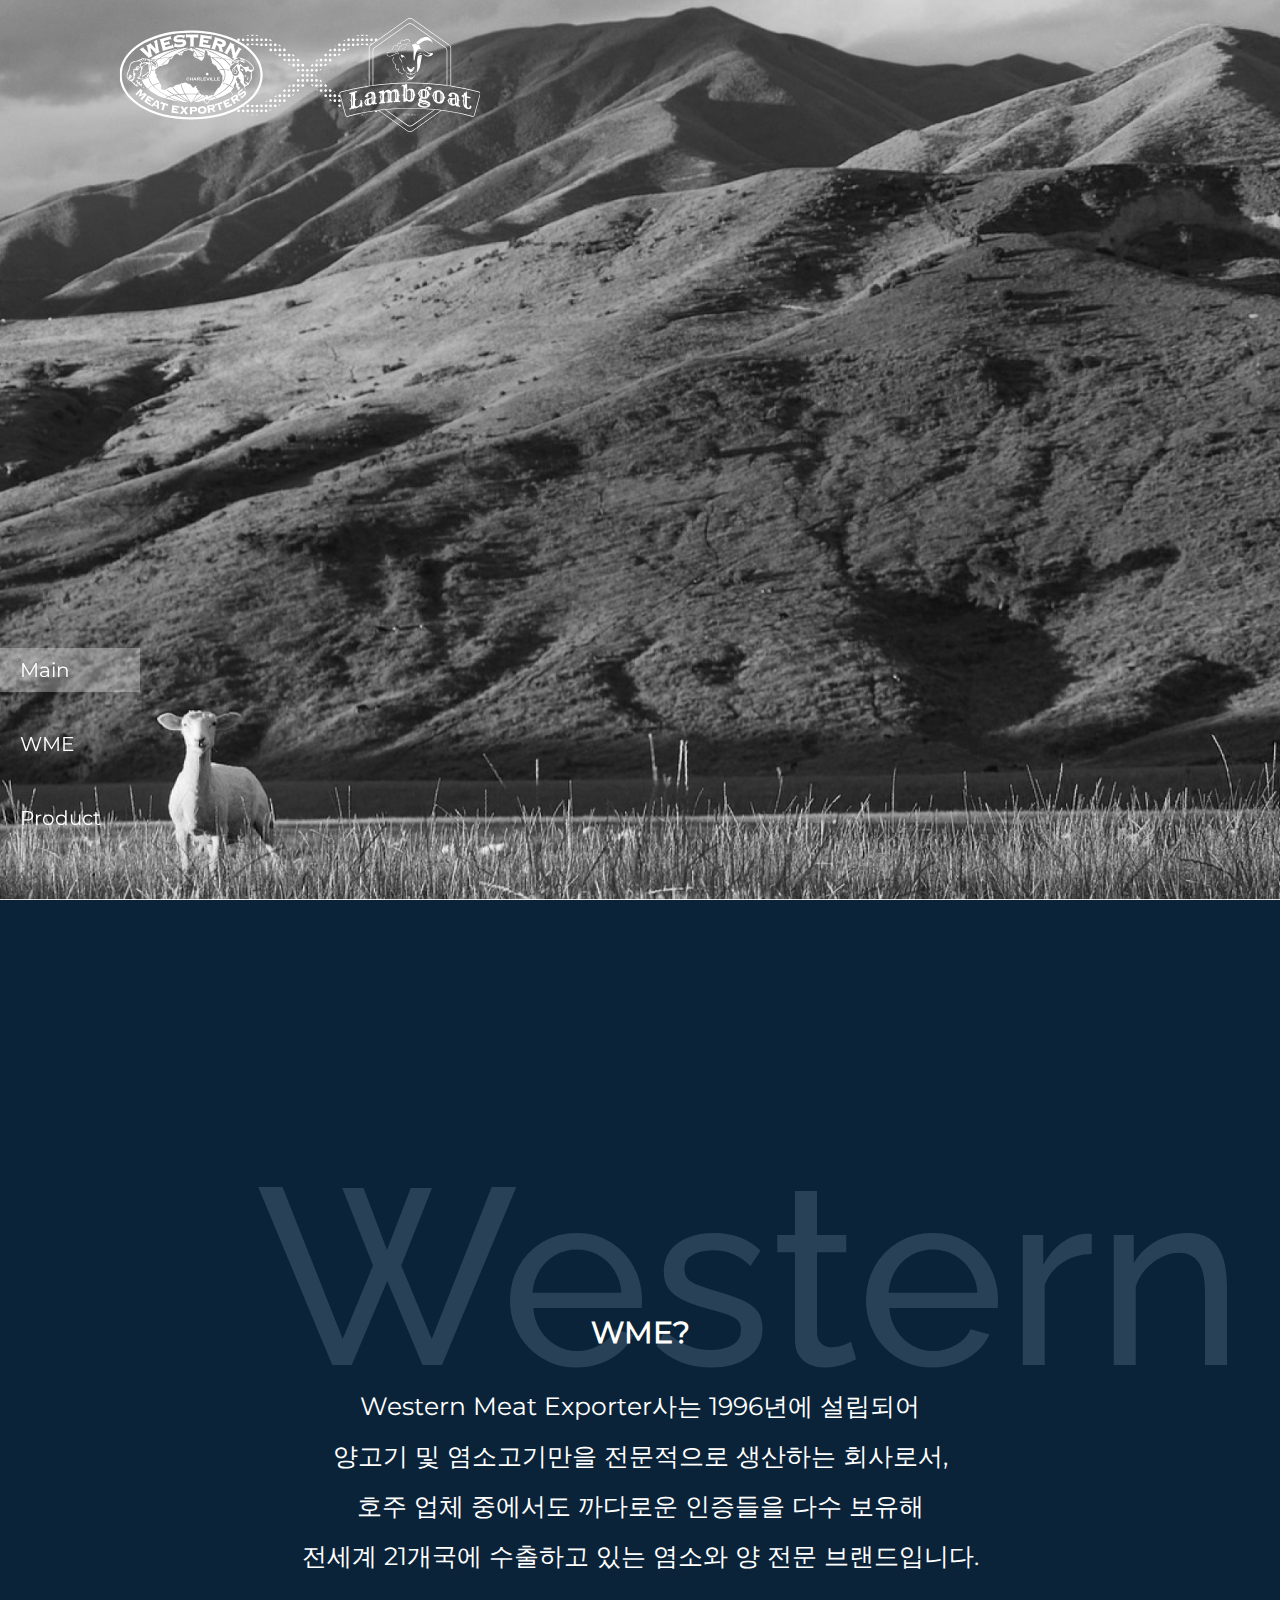
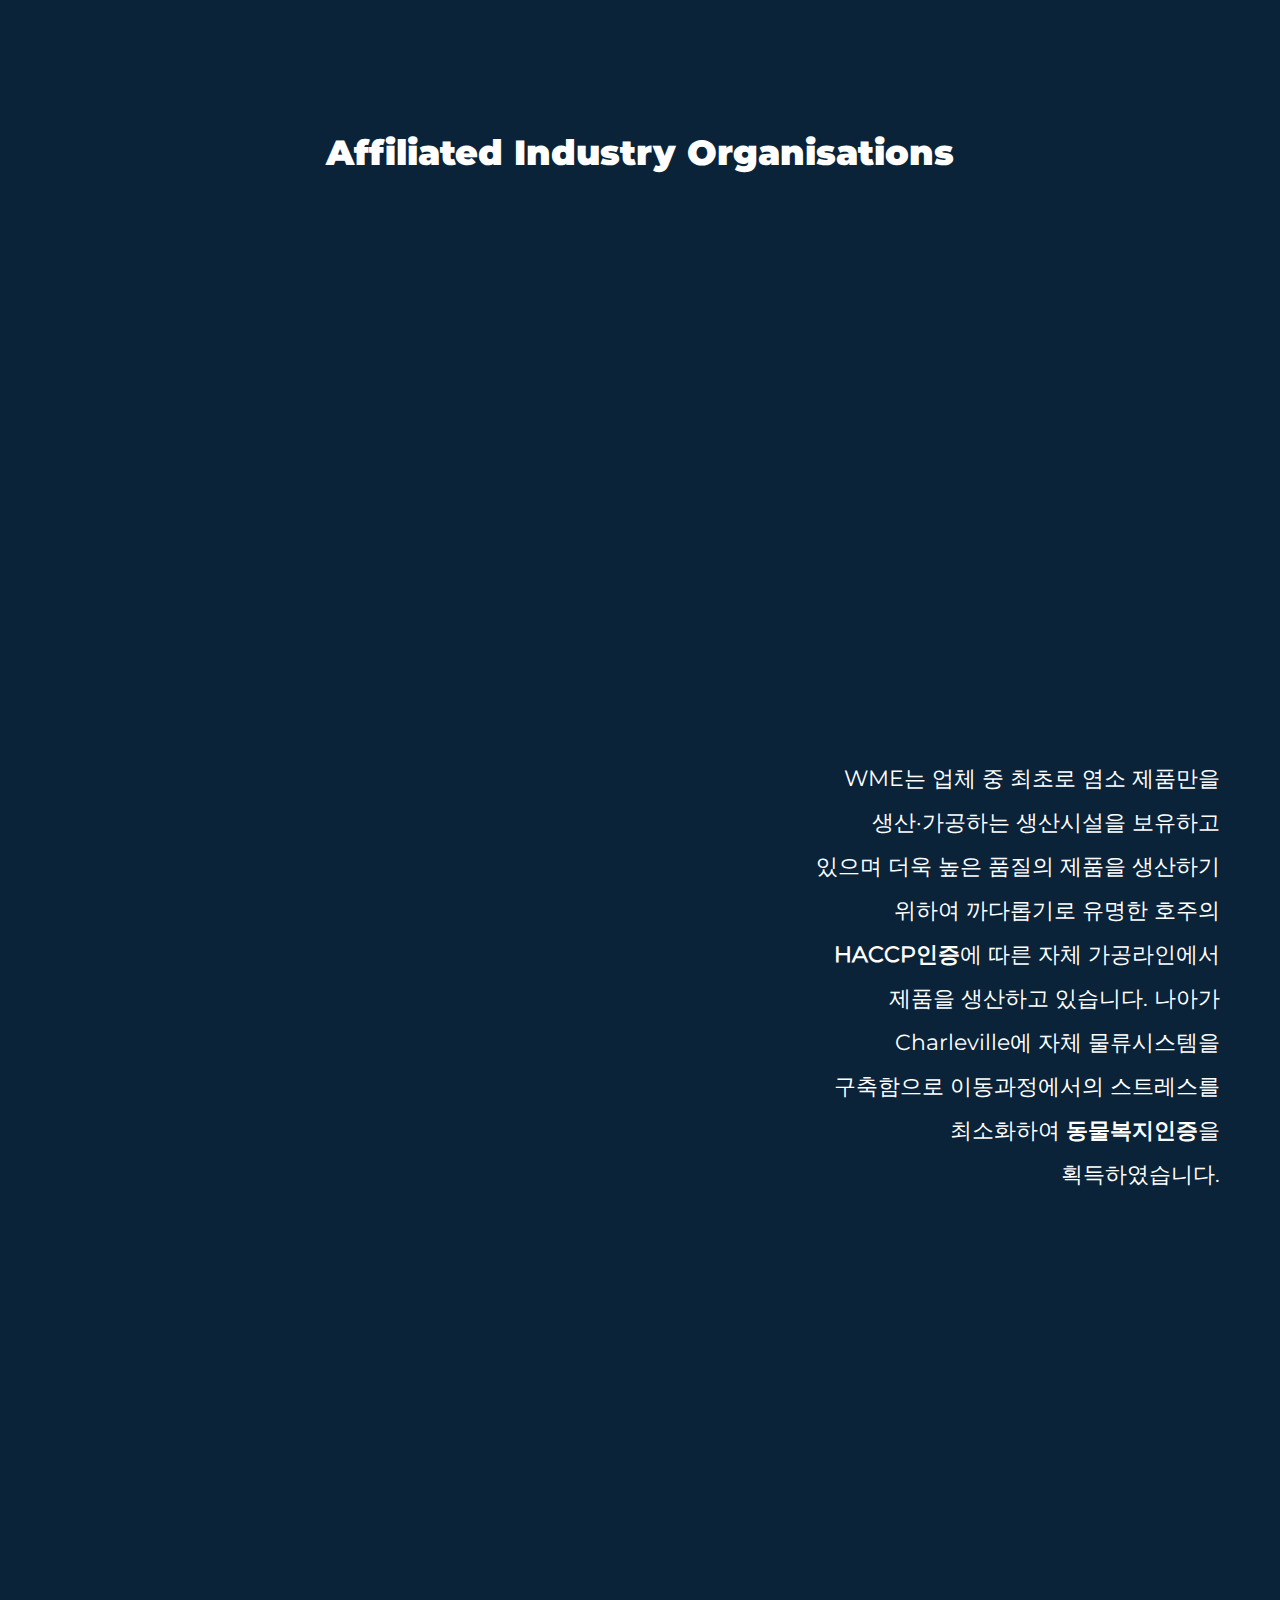
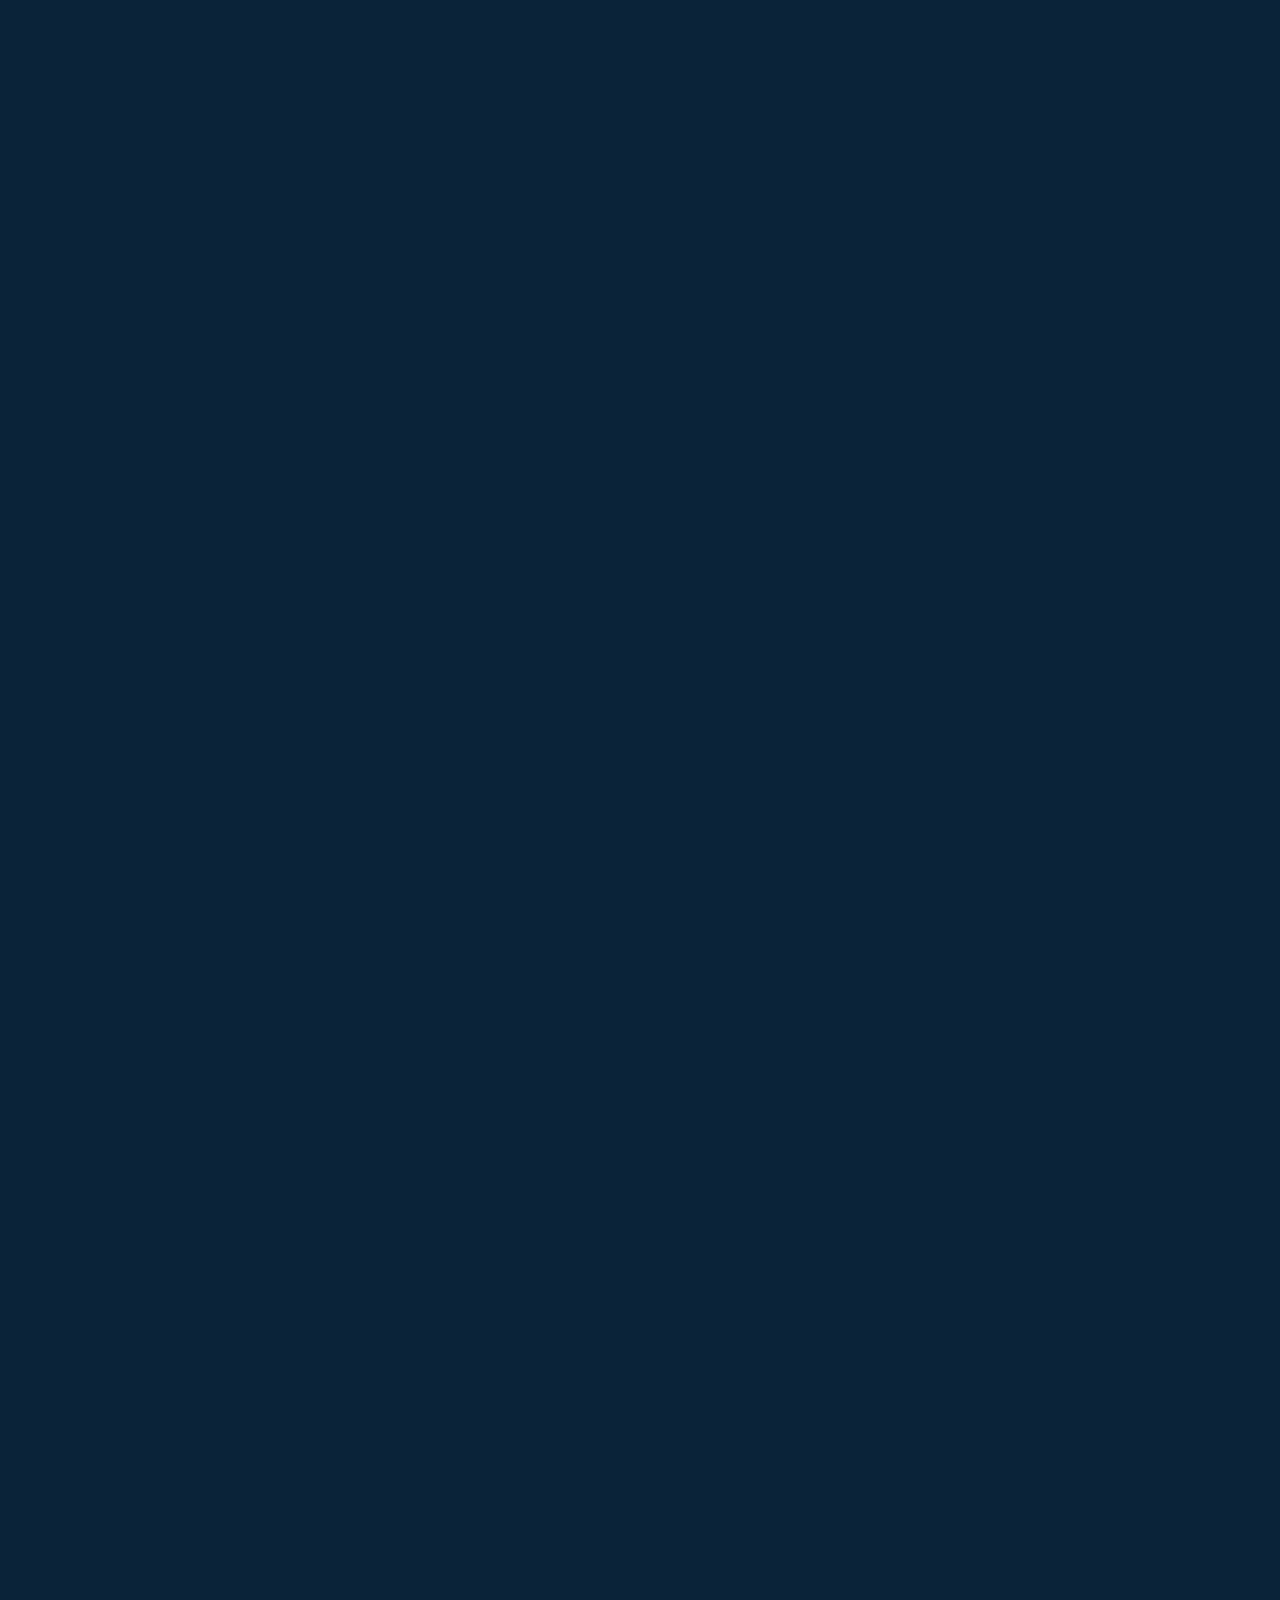
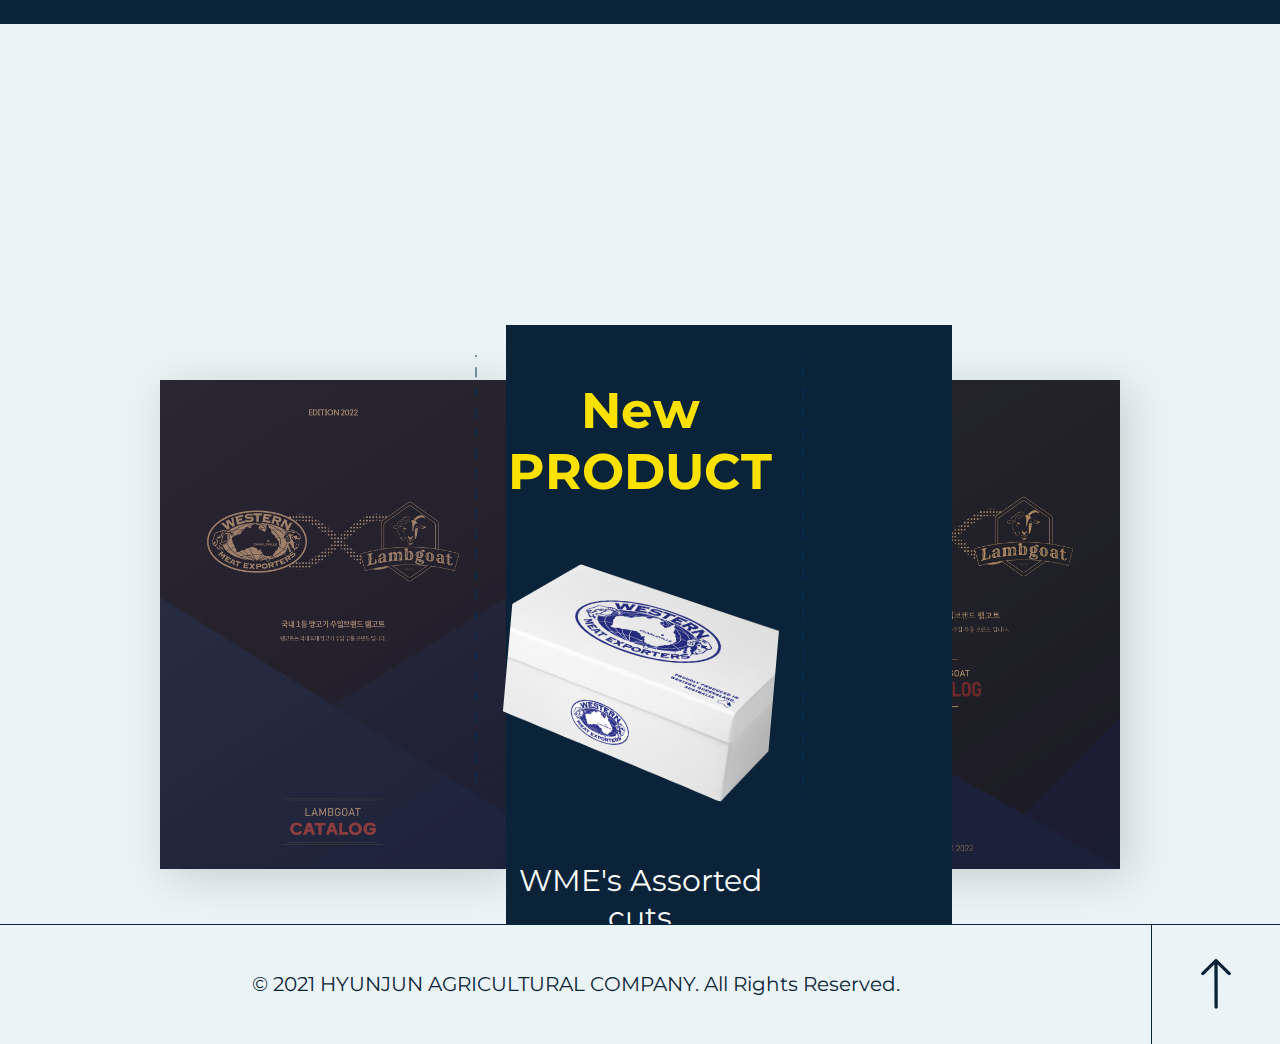
==== index.html @ 004b46ec "box 2nd upload" ====
<!DOCTYPE html>
<html lang="en">
<head>
    <meta charset="UTF-8">
    <meta http-equiv="X-UA-Compatible" content="IE=edge">
    <meta name="viewport" content="width=device-width, initial-scale=1.0">
    <title>WME x Lambgoat</title>
    <link href="https://unpkg.com/aos@2.3.1/dist/aos.css" rel="stylesheet">
    <link rel="stylesheet" type="text/css" href="css/index.css">
    <link rel="stylesheet" type="text/css" media="(min-width: 600px) and (max-width: 1200px)" href="css/index_T.css">
</head>
<body>
    <header id="header" class="header">
        <h1 class="logo"><a href="index.html">WME x Lambgoat</a></h1>
        <!-- <div class="f_menu">
            <span></span>
            <span></span>
            <span></span>
        </div> -->
    </header>
    <!-- <div class="belt_menu">
        <ul class="menu_List">
            <li><a href="#">MAIN</a></li>
            <li><a href="#">WME</a></li>
            <li><a href="#">PRODUCT</a></li>
        </ul>
    </div> -->
    <div class="nav">
        <nav>
            <ul class="nav_list">
                <li><a href="#">Main</a></li>
                <li><a href="#">WME</a></li>
                <li><a href="#">Product</a></li>
            </ul>
        </nav>
    </div>
    <main>
        <section class="sec1">
            <div class="secInner">
                <div class="web">
                    <div class="sloganWrap sloganWrap1">
                        <span class="slogan_WME slogan_W">W</span>
                        <span class="slogan slogan_F">e can</span>
                        <span class="slogan_WME slogan_M">M</span>
                        <span class="slogan slogan_F">eet</span>
                        <span class="slogan_WME slogan_E">E</span>
                        <span class="slogan slogan_F">xellent meat,</span>
                    </div>
                    <div class="sloganWrap sloganWrap2">
                        <p class="slogan"><span class="sloganStr">'s</span> Premium product</p>
                    </div>
                    <div class="sloganWrap sloganWrap3">
                        <p class="slogan">by <span class="sloganStr">Lambgoat</span>.</p>
                    </div>
                </div>
                <div class="tab">
                    <div class="tabInner">
                        <div class="sloganWrap sloganWrap1">
                            <div class="sloganBox">
                                <span class="slogan_WME slogan_W">W</span>
                                <span class="slogan slogan_F">e can</span>
                            </div>
                        </div>
                        <div class="sloganWrap sloganWrap1">
                            <div class="sloganBox">
                                <span class="slogan_WME slogan_M">M</span>
                                <span class="slogan slogan_F">eet</span>
                            </div>
                        </div>
                        <div class="sloganWrap sloganWrap1">
                            <div class="sloganBox">
                                <span class="slogan_WME slogan_E">E</span>
                                <span class="slogan slogan_F">xellent meat,</span>
                            </div>
                        </div>
                    </div>
                        <!-- <div class="sloganWrap sloganWrap2">
                            <div class="sloganBox">
                                <span class="slogan_WME">'s</span>
                            </div>
                        </div> -->
                        <div class="sloganWrap sloganWrap3">
                            <p class="slogan">Premium product</p>
                        </div>
                        <div class="sloganWrap sloganWrap4">
                            <p class="slogan">by <span class="sloganStr">Lambgoat</span>.</p>
                        </div>
                </div>
            </div>
            <div class="mainBox">
                <div class="partnerBox">
                    <h2 class="partner_txt"><img src="img/sec1_title.svg" alt="Partnership"></h2>
                    <div class="partner_logo"><img src="img/logo/logo_w.svg" alt="partershipLogo"></div>
                </div>
            </div>
        </section><!-- // sec1-->
        <section class="sec2">
            <div class="secInner">
                <article class="intro_t">
                    <div class="intro_t_loop">
                        <ul>
                            <li class="loop_txt">Western Meat Exporters</li>
                            <li class="loop_txt">Western Meat Exporters</li>
                        </ul>
                    </div>
                    <h3 class="intro_t_tit">WME?</h3>
                    <p class="intro_t_txt">
                        Western Meat Exporter사는 1996년에 설립되어 <br />
                        양고기 및 염소고기만을 전문적으로 생산하는 회사로서, <br />
                        호주 업체 중에서도 까다로운 인증들을 다수 보유해 <br />
                        전세계 21개국에 수출하고 있는 염소와 양 전문 브랜드입니다. 
                    </p>
                </article>
                <article class="intro_b">
                    <h3 class="intro_b_tit">Affiliated Industry Organisations</h3>
                    <div class="intro_b_cont">
                        <div class="affi_imgBox">
                            <ul class="affi_lists">
                                <li class="affi_list affi_list1">
                                    <div></div>
                                </li>
                                <li class="affi_list affi_list2">
                                    <div></div>
                                </li>
                                <li class="affi_list affi_list3">
                                    <div></div>
                                </li>
                                <li class="affi_list affi_list4">
                                    <div></div>
                                </li>
                            </ul>
                            <ul class="affi_lists">
                                <li class="affi_list affi_list5">
                                    <div></div>
                                </li>
                                <li class="affi_list affi_list6">
                                    <div></div>
                                </li>
                                <li class="affi_list affi_list7">
                                    <div></div>
                                </li>
                                <li class="affi_list affi_list8">
                                    <div></div>
                                </li>
                            </ul>
                            <ul class="affi_lists">
                                <li class="affi_list affi_list9">
                                    <div></div>
                                </li>
                                <li class="affi_list affi_list10">
                                    <div></div>
                                </li>
                                <li class="affi_list affi_list11">
                                    <div></div>
                                </li>
                                <li class="affi_list affi_list12">
                                    <div></div>
                                </li>
                            </ul>
                        </div>
                        <div class="affi_txtBox">
                            <p>
                                WME는 업체 중 최초로 염소 제품만을 생산·가공하는
                                생산시설을 보유하고 있으며 더욱 높은 품질의 제품을
                                생산하기 위하여 까다롭기로 유명한 호주의 <strong>HACCP인증</strong>에 
                                따른 자체 가공라인에서 제품을 생산하고 있습니다.
                                나아가 Charleville에 자체 물류시스템을 구축함으로 
                                이동과정에서의 스트레스를 최소화하여 
                                <strong>동물복지인증</strong>을 획득하였습니다. 
                            </p>
                        </div>
                    </div>
                </article>
                <article class="boxArea">
                    <div class="box_cont">
                        <p data-aos="fade-up">
                            최근, 자동화 생산시설 증설을 통하여 기존 비규격화 제품(CSS)에서 <br />
                            야기되는 위생, 물류, 보관 등의 단점을 보완하는 <br />
                            <strong>최초의 규격제품(Assorted cuts)</strong>을 출시하였습니다.
                        </p>
                        <figure data-aos="fade-left" data-aos-delay="300">
                            <img src="img/sec2_box.png" alt="assorted cuts">
                            <figcaption>Western 로고가 박혀있는 하얀 박스 </figcaption>
                        </figure>
                    </div>
                </article>
                <article class="wmeArea">
                    <div class="wme_cont">
                        <p data-aos="fade-up" data-aos-duration="500">
                            이러한 WME 현재 한국, 미국 및 캐나다 등을 비롯한 <br />
                            세계 염소 수출시장의 물량 대부분을 공급하고 있는  <br />
                            <strong>세계적 염소 수출기업</strong>입니다
                        </p>
                    </div>
                </article>
            </div>
        </section><!-- // sec2-->
        <section class="sec3">
            <div class="secInner">
                <div class="pro_tit">
                    <h3 class="pro_title"><img src="img/sec3_title.svg" alt="product"></h3>
                    <p class="pro_desc">WME의 제품을 소개합니다.</p>
                </div>
                <div class="pro_cont">
                    <div class="pro_Lamb catalogBox" onclick="window.open('catal/lamb/lamb.html')">
                        <div class="catalLamb_frt catal_frt"></div>
                    </div>
                    <div class="pro_new">
                        <div class="proBox">
                            <h4>New <br /> PRODUCT</h4>
                            <div class="box_ele" onclick="window.open('box/box.html')"></div>
                            <span>WME's Assorted cuts</span>
                        </div>
                    </div>
                    <div class="pro_Goat catalogBox">
                        <div class="catalGoat_frt catal_frt" onclick="window.open('catal/goat.html')"></div>
                    </div>
                </div>
            </div>
        </section><!-- // sec3-->
    </main>
    <footer>
        <div class="f_inner">
            <div class="f_copy">
                <p>
                    &copy; 2021 HYUNJUN AGRICULTURAL COMPANY. All Rights Reserved.
                </p>
            </div>     
            <div class="f_top" aria-label="top">
                <a class="f_topBtn" aria-label="topBtn"></a>
            </div>     
        </div>
    </footer>
    <script src="https://ajax.googleapis.com/ajax/libs/jquery/3.6.0/jquery.min.js"></script>
    <script src="https://unpkg.com/aos@2.3.1/dist/aos.js"></script>
    <script src="js/script.js"></script>
    <script>
        AOS.init();
    </script>
</body>
</html>
---- css/index.css ----
@charset "UTF-8";
@import url(reset.css);

/* Font */
@font-face {
    font-family: "Montserrat_R";
    src: url(../assets/Montserrat-Regular.ttf);
}
@font-face {
    font-family: "Montserrat_M";
    src: url(../assets/Montserrat-Medium.ttf);
}
@font-face {
    font-family: "Montserrat_SB";
    src: url(../assets/Montserrat-SemiBold.ttf);
}
@font-face {
    font-family: "Montserrat_B";
    src: url(../assets/Montserrat-Bold.ttf);
}
@font-face {
    font-family: "Montserrat_BB";
    src: url(../assets/Montserrat-Black.ttf);
}
@font-face {
    font-family: "RaleWay_R";
    src: url(../assets/Raleway-Medium.ttf);
}

/* Common */
:root {
    --main-txt: white;
    --main-color: #0A2339;
    --sub-color: #EAF4F6;
}
html, body {
    font-family: "Montserrat_R";
    font-size: 10px;
    word-break: keep-all;
    overflow-x: hidden;
}
section {
    display: flex;
    justify-content: center;
    align-items: center;
}
body::-webkit-scrollbar {
    display: none;
}
.secInner {
    max-width: 1680px;
    width: 100%;
    margin: 0 auto;
}
/* .container {

} */
/* header */
.header {
    position: fixed;
    width: 100%;
    height: 15rem;
    padding: 1rem 12rem;
    display: flex;
    justify-content: space-between;
    align-items: center;
    z-index: 999;
}
.header .logo a {
    width: 36rem;
    height: 11.4rem;
    text-indent: -9999rem;
    background-size: cover;
    background-repeat: no-repeat;
    background-position: center;
    background-image: url("../img/logo/logo_w.svg");
    transition: 0.35s;
}
.header .f_menu {
    width: 5rem;
    height: 4rem;
    display: flex;
    flex-direction: column;
    justify-content: center;
    gap: 1rem;
    cursor: pointer;
}
.header .f_menu span {
    display: block;
    width: 4.7rem;
    height: .3rem;
    background: var(--sub-color);
    border-radius: 10rem;
}
/* active */
.header.active .logo a {
    background-image: url("../img/logo/logo_c.svg");
}
.header.active .f_menu span {
    background: var(--main-color);
}

/* Belt_menu */
.belt_menu {
    position: fixed;
    left: 100%;
    top: 50%;
    display: flex;
    justify-content: center;
    align-items: center;
    width: 100%;
    height: 50%;
    transform: translateY(-50%);
    background: rgba(234, 244, 246, 0.336);
    backdrop-filter: blur(5px);
    z-index: 999;
    border: 1px solid red;
    transition: 1s ease-in;
    opacity: 0;
}
.belt_menu .menu_List {
    display: flex;
    justify-content: space-between;
    max-width: 1680px;
    width: 100%;
    margin: 0 auto;
}
.belt_menu .menu_List li a {
    position: relative;
    font: 10rem "Montserrat_B";
    color: var(--sub-color);
    text-shadow: 1px 1px 3px rgba(0,0,0,.5);
    transition: 0.35s;
}
.belt_menu .menu_List li a:hover {
    transform: translateX(15%);
}
.belt_menu .menu_List li a::before {
    content: '';
    position: absolute;
    left: -5.5%;
    top: 50%;
    width: 0;
    height: 2.5rem;
    background: rgba(255,255,255,.6);
    transform: translateY(-50%);
    transition: 0.35s ease-in;
}
/* active */
.belt_menu .menu_List li.active a::before {
    width: 110%;
}
.belt_menu.active {
    left: 0;
    opacity: 1;
} 
/* nav */
.nav {
    position: fixed;
    bottom: 6rem;
    z-index: 9999;
    width: 14rem;
}
.nav .nav_list {   
    display: flex;
    flex-direction: column;
    gap: 3rem;
}


.nav .nav_list li a{
    position: relative;
    color: var(--main-txt);
    font-size: 2rem;
    padding: 1rem 2rem;
    transition: 0.35s;
}
.nav .nav_list li a::before {
    content: '';
    position: absolute;
    left: 0;
    top: 0;
    width: 0%;
    height: 100%;
    transition: 0.5s ease-in;
}
.nav .nav_list li a:hover {
    opacity: 0.5;
}
.nav .nav_list li.active a::before {
    width: 100%;
    background: rgba(255, 255, 255, 0.3);
}
/* active */
.nav.active .nav_list li a {
    color: var(--main-color);
}
.nav.active .nav_list li.active a::before {
    width: 100%;
    background: rgba(10, 35, 57, 0.3);
}

/* main */


    /* sec1 */
.sec1 {
    position: relative;
    overflow: hidden;
    height: 100vh;
    background: url("../img/bg/main_02.png") no-repeat center bottom / cover;
    -webkit-filter: grayscale(100%);
    filter: grayscale(100%);
    z-index: 1;
    animation: bgColor 1.5s 10s linear forwards;
}
.sec1 .secInner .web .sloganWrap {
    position: relative;
    display: flex;
    justify-content: center;
    align-items: center;
    overflow: hidden;
}
.sec1 .secInner .web .sloganWrap::before {
    position: absolute;
    opacity: 0;
    animation: logoRoll 2s 10s linear forwards;
}
.sec1 .secInner .web .sloganWrap1::before {
    left: 18%;
    content: url("../img/logo/logo_wme.svg");
}
.sec1 .secInner .web .sloganWrap3::before {
    left: 51%;
    top: 52%;
    content: url("../img/logo/logo_lg.svg");
}
.sec1 .secInner .web .sloganWrap1 {
    position: absolute;
    width: 100%;
    left: 50%;
    top: 50%;
    transform: translate(-50%, -50%);
}
.sec1 .secInner .web .sloganWrap2 {
    position: relative;
    left: 21rem;
}
.sec1 .secInner .web .sloganWrap3 {
    transform: translateY(4rem);
}
.sec1 .secInner .web .sloganWrap > p {
    transform: translateY(300px);
}
.sec1 .secInner .web .sloganWrap3  p {
    text-align: center;
}
.sec1 .secInner .web .sloganWrap span {
    transform: translateY(300px);
}
.sec1 .secInner .sloganWrap .slogan {
    position: relative;
    top: 2rem;
    font: 8rem "Montserrat_SB";
    color: var(--main-txt);
    margin-right: 2.5rem;
    letter-spacing: 5px;
}
.sec1 .secInner .web .sloganWrap .slogan_F {
    animation: rolling 2s linear forwards,
    smoke1 4s 3s linear forwards;
}
.sec1 .secInner .sloganWrap .sloganStr {
    font: 13rem "Montserrat_BB";
} 
.sec1 .secInner .sloganWrap .slogan_WME {
    font: 13rem "Montserrat_BB";
    color: var(--main-txt);
    animation: rolling 2s linear forwards;
}
.sec1 .secInner .web {
    display: block;
}
.sec1 .secInner .tab {
    display: none;
}
.sec1 .mainBox {
    display: none;
    position: absolute;
    width: 100%;
    height: 100%;
    background: rgba(0, 48, 91, 0.6);
    transition: 0.35s linear;
    opacity: 0;
    backdrop-filter: blur(0px);
}
.sec1 .mainBox.active {
    display: flex;
    justify-content: center;
    align-items: center;
    gap: 3rem;
    animation: partner 3s 1s linear forwards;
}
.sec1 .mainBox .partnerBox {
    display: flex;
    justify-content: center;
    align-items: center;
    flex-direction: column;
    gap: 3rem;
    transform: translateY(5rem);
}
.sec1 .mainBox .partnerBox > * {
    overflow-y: hidden;
}
.sec1 .mainBox .partnerBox > * > img {
    transform: translateY(400px);
}
.sec1 .mainBox.active .partnerBox > * > img {
    animation: rolling 2.5s 3s ease-in forwards;
}
.sec1 .mainBox .partnerBox .partner_logo {
    width: 100%;
    height: 33rem;
}
.sec1 .mainBox .partnerBox .partner_logo img {
    animation-delay: 5s;
}
/* active */
.sec1.active .secInner .web .sloganWrap1 {
    overflow: visible;
}
.sec1.active .secInner .web .sloganWrap .slogan_W {
    animation: rolling 2s linear forwards,
    Wani 3s 1s linear forwards
}
.sec1.active .secInner .web .sloganWrap .slogan_M {
    animation: rolling 2s linear forwards,
    Mani 3s 1s linear forwards
}
.sec1.active .secInner .web .sloganWrap .slogan_E {
    animation: rolling 2s linear forwards,
    Eani 3s 1s linear forwards
}
.sec1.active .secInner .web .sloganWrap2, .sec1.active .secInner .web .sloganWrap3 {
    display: block;
}
.sec1.active .secInner .web .sloganWrap > p {
    animation: rolling 2s 4s linear forwards;
}
.sec1.active .secInner .web .sloganWrap {
    animation: smoke2 2s 13s linear forwards;
}

@keyframes Wani {
    to {transform: translate(5rem, -6rem);}
}
@keyframes Mani {
    to {transform: translate(-22rem, -6rem);}
}
@keyframes Eani {
    to {transform: translate(-39rem, -6rem);}
} 
/* .sec1.active .secInner .sloganWrap1 .slogan {
    display: none;
} */
.sec1.active .secInner .web .sloganWrap2, .sec1.active .secInner .web .sloganWrap3 {
    display: flex;
}
.sec1.active .secInner .web .sloganWrap .slogan3, .sec1.active .secInner .web .sloganWrap .slogan4, .sec1.active .secInner .sloganWrap .slogan5 {
    transform: translateY(300px);
    animation: rolling 2s 3s linear forwards;
}
.sec1.active .secInner .web .sloganWrap .slogan2 {
    transform: translateY(200px);
    animation: rolling 3s linear forwards;
}
.sec1.active .secInner .web .sloganWrap .slogan2 strong {
    animation: wme 4s 1s linear forwards;
}
/* .sec1.active .secInner .sloganWrap {
    animation: smoke 2s 10s linear forwards;
} */
/* sec2 */
.sec2 {
    padding: 23rem 0;
    background: var(--main-color);
    color: var(--main-txt);
}
.sec2 .secInner .intro_t ul {
    /* width: 200%; */
    display: flex;
    transform: translateX(20%);
    gap: 16rem;
}

.sec2 .secInner .intro_t ul > li {
    flex: 0 0 auto;
}
.sec2 .secInner .intro_t ul .loop_txt {
    font: 25rem "RaleWay_R";
    color: rgba(49, 73, 95, 0.8);

}
.sec2 .secInner .intro_t .intro_t_tit {
    position: relative;
    text-align: center;
    font-size: 3rem;
    margin-top: -11rem;
    margin-bottom: 3rem;

}
.sec2 .secInner .intro_t .intro_t_txt {
    position: relative;
    width: 80%;
    margin: 0 auto;
    text-align: center;
    font-size: 2.5rem;
    line-height: 2;
    
}
.sec2 .secInner .intro_b .intro_b_tit {
    font: 3.5rem "Montserrat_BB";
    text-align: center;
    margin: 15rem 0;
}
.sec2 .secInner .intro_b .intro_b_cont {
    display: flex;
    justify-content: space-between;
    align-items: center;
    flex-wrap: wrap;
}
.sec2 .secInner .intro_b .intro_b_cont > div {
    flex: 1;
}
.sec2 .secInner .intro_b .intro_b_cont .affi_imgBox {
    display: flex;
    justify-content: space-between;
    align-items: center;
}
.sec2 .secInner .intro_b .intro_b_cont .affi_imgBox .affi_lists {
    display: flex;
    flex-direction: column;
    gap: 10.5rem;
    opacity: 0;
    transform: translateY(100px);
}
.sec2 .secInner .intro_b .intro_b_cont .affi_imgBox .affi_lists .affi_list {
    width: 21rem;
    height: 21rem;
    border-radius: 50%;
    background: #fff;
    box-shadow: 8px 8px 10px #071827;
    display: flex;
    justify-content: center;
    align-items: center;
    overflow: hidden;
    
}
.sec2 .secInner .intro_b .intro_b_cont .affi_imgBox .affi_lists:nth-child(2)  {
    margin-top: 15rem;
}
.sec2 .secInner .intro_b .intro_b_cont .affi_imgBox .affi_lists .affi_list > div {
    width: 13.5rem;
    height: 13.5rem;
    background-repeat: no-repeat;
    background-image: url("../img/logo/affili.png");
    background-size: auto;

}
.sec2 .secInner .intro_b .intro_b_cont .affi_imgBox .affi_lists .affi_list1 > div {
    background-position: 0 -5%;
    height: 16rem;
}
.sec2 .secInner .intro_b .intro_b_cont .affi_imgBox .affi_lists .affi_list2 > div {
    background-position: 0 31.5%;
    width: 14rem;
}
.sec2 .secInner .intro_b .intro_b_cont .affi_imgBox .affi_lists .affi_list3 > div {
    background-position: 4% 67%;
    height: 16rem;
}
.sec2 .secInner .intro_b .intro_b_cont .affi_imgBox .affi_lists .affi_list4 > div {
    background-position: 0 100%
}
.sec2 .secInner .intro_b .intro_b_cont .affi_imgBox .affi_lists .affi_list5 > div {
    background-position: 46% 0%
}
.sec2 .secInner .intro_b .intro_b_cont .affi_imgBox .affi_lists .affi_list6 > div {
    background-position: 49% 30%;
    height: 16rem;
}
.sec2 .secInner .intro_b .intro_b_cont .affi_imgBox .affi_lists .affi_list7 > div {
    background-position: 55% 65%;
}
.sec2 .secInner .intro_b .intro_b_cont .affi_imgBox .affi_lists .affi_list8 > div {
    background-position: 48% 100%;
    width: 14rem;
}
.sec2 .secInner .intro_b .intro_b_cont .affi_imgBox .affi_lists .affi_list9 > div {
    background-position: 94% 0%;
    width: 14rem;
}
.sec2 .secInner .intro_b .intro_b_cont .affi_imgBox .affi_lists .affi_list10 > div {
    background-position: 97% 31%;
}
.sec2 .secInner .intro_b .intro_b_cont .affi_imgBox .affi_lists .affi_list11 > div {
    background-position: 102% 65%;
    height: 16rem;
}
.sec2 .secInner .intro_b .intro_b_cont .affi_imgBox .affi_lists .affi_list12 > div {
    background-position: 99% 102%;
    width: 15rem;
}
.sec2 .secInner .intro_b .intro_b_cont .affi_txtBox {
    display: flex;
    justify-content: flex-end;
}
.sec2 .secInner .intro_b .intro_b_cont .affi_txtBox p {
    font-size: 2.2rem;
    width: 65%;
    word-break: keep-all;
    line-height: 2;
    margin-right: 6rem;
    text-align: right;
}
.sec2 .secInner .boxArea {
    margin: 14.5rem 0 41rem;
} 
.sec2 .secInner .boxArea .box_cont {
    display: flex;
    justify-content: space-between;
    align-items: center;
    gap: 7rem;
}
.sec2 .secInner .boxArea .box_cont p {
    font-size: 2.2rem;
    word-break: keep-all;
    line-height: 2;
}

.sec2 .secInner .boxArea .box_cont figure img {
    width: 71rem;
    height: auto;
    filter: drop-shadow(3px 4px 4px rgba(0, 0, 0, 0.25));
}

.sec2 .secInner .boxArea .box_cont figure figcaption {
    position: absolute;
    width: 1px;
    height: 1px;
    overflow: hidden;
}
.sec2 .secInner .wmeArea {
    text-align: center;
}
.sec2 .secInner .wmeArea .wme_cont p {
    position: relative;
    font-size: 3rem;
    line-height: 2;
}
.sec2 .secInner .wmeArea .wme_cont p::before {
    content: '';
    position: absolute;
    left: 3%;
    top: -95%;
    width: 95%;
    height: 21.1rem;
    background: url("../img/sec2_wme.svg") no-repeat center / contain;
}
/* active */
.sec2.active  .secInner .intro_t ul{
    animation: wmeMarquee 45s linear infinite;
}
.sec2.active .secInner .intro_b .intro_b_cont .affi_imgBox .affi_lists {
    animation: fadeRol 3s 2s ease-out forwards;
}
.sec2.active .secInner .intro_b .intro_b_cont .affi_imgBox .affi_lists:nth-child(2) {
    animation-delay: 2.2s;
}
.sec2.active .secInner .intro_b .intro_b_cont .affi_imgBox .affi_lists:nth-child(3) {
    animation-delay: 2.4s;
}


/* section3 */
.sec3 {
    /* height: 100vh; */
    background: var(--sub-color);
    height: 100vh;
    overflow: hidden;
}
.sec3 .secInner {
    text-align: center;
}
.sec3 .secInner .pro_tit {
    margin-top: 9rem;
    opacity: 0;
    transform: translateY(100px);
}
.sec3 .secInner .pro_tit .pro_desc {
    font-size: 2.5rem;
    color: var(--main-color);
    margin-top: 2rem;
}
.sec3 .secInner .pro_cont {
    position: relative;
    width: 75%;
    margin: 0 auto;
    display: flex;
    justify-content: space-between;
    margin-top: 8rem;
}
.sec3 .secInner .pro_cont::before {
    content: '';
    position: absolute;
    left: 50%;
    transform: translateX(-50%);
    width: 49rem;
    height: 50rem;
    background: url("../img/bg/sec3_bg.svg") no-repeat center / cover;
}
/*
.sec3 .secInner .pro_cont::after {
    content: '';
    position: absolute;
    left: 50%;
    top: 50%;
    transform: translate(-50%, -50%);
    width: 1px;
    height: 44rem;
    background: url("../img/sec3_line.png") no-repeat center / cover;
} */
.sec3 .secInner .pro_cont .catalogBox .catal_frt {
    position: relative;
    width: 34.6rem;
    height: 48.9rem;
    transform: translateY(50px);
    background-position: center;
    background-size: cover;
    background-repeat: no-repeat;
    filter: drop-shadow(8px 8px 22px rgba(0, 0, 0, 0.151));
    cursor: pointer;
    transition: 0.35s;
}
.sec3 .secInner .pro_cont .catalogBox .catal_frt:hover {
    opacity: 0.8;
}
.sec3 .secInner .pro_cont .catalogBox .catal_frt::before {
    position: absolute;
    font: 10rem "Montserrat_B";
    writing-mode: vertical-lr;
    transform: rotate(180deg);
    color: rgba(0, 48, 91, 0.3);
    top: -30%;
    opacity: 0;
}
.sec3 .secInner .pro_cont .catalogBox .catalLamb_frt {
    background-image: url("../img/bg/sec3_lamb.jpg");

}
.sec3 .secInner .pro_cont .catalogBox .catalLamb_frt::before {
    content: "LAMB";
    left: -35%;
}
.sec3 .secInner .pro_cont .catalogBox .catalGoat_frt {
    background-image: url("../img/bg/sec3_goat.jpg");
}
.sec3 .secInner .pro_cont .catalogBox .catalGoat_frt::before {
    content: "GOAT";
    right: -35%;
}
.sec3 .secInner .pro_cont .pro_new {
    position: relative;
    width: 44.6rem;
    z-index: 55;
    transform: translateY(50px);
}
.sec3 .secInner .pro_cont .pro_new::before, .sec3 .secInner .pro_cont .pro_new::after {
    content: "";
    position: absolute;
    top: 35%;
    width: 1px;
    height: 44rem;
    background: url("../img/sec3_line.png") no-repeat center / cover;
}
.sec3 .secInner .pro_cont .pro_new::before {
    left: -3rem;
    transform: translate(-50%, -50%);
}
.sec3 .secInner .pro_cont .pro_new::after {
    right: -3rem;
    transform: translate(-50%, -50%);
}
.sec3 .secInner .pro_cont .pro_new .proBox {
    position: relative;
}
.sec3 .secInner .pro_cont .pro_new .proBox::before {
    content: '';
    position: absolute;
    left: 0;
    top: -10%;
    width: 44.6rem;
    height: 75.1rem;
    background: var(--main-color);
    z-index: -1;
}
.sec3 .secInner .pro_cont .pro_new .proBox h4 {
    font: 5rem "Montserrat_B";
    color: #FAE100;
}
.sec3 .secInner .pro_cont .pro_new .proBox .box_ele {
    width: 100%;
    height: 36rem;
    background: url("../img/sec3_box.png") no-repeat center / cover;
    transform: rotate(5deg);
    animation: shake 1s infinite both;
    cursor: pointer;
}
@keyframes shake {
    50% {transform: rotate(-25deg);}
    100% {transform: rotate(5deg);}
}
.sec3 .secInner .pro_cont .pro_new .proBox span {
    font-size: 3rem;
    color: white;
}
/* active */
.sec3.active .secInner .pro_tit {
    animation: fadeRol 1.5s ease-in forwards;
}
.sec3.active .secInner .pro_cont .catalogBox .catal_frt::before {
    animation: proName 1.5s 1s ease-in-out forwards;
}
.sec3.active .secInner .pro_cont .catalogBox .catalGoat_frt::before {
    animation-delay: 1.3s;
}
.sec3.active .secInner .pro_cont .pro_new {
    animation: rolling 1.5s linear forwards;
}
.sec3.active .secInner .pro_cont .catalogBox .catal_frt {
    animation: rolling 1.5s linear forwards;
}
/* footer */
footer {
    height: 12rem;
    background: var(--sub-color);
    color: var(--main-color);
    border-top: 1px solid var(--main-color);
}
footer .f_inner {
    height: 100%;
    display: flex;
    justify-content: center;
    align-items: center;
}
footer .f_inner .f_copy {
    display: flex;
    justify-content: center;
    align-items: center;
    width: 90%;
    height: 100%;
    font-size: 2rem;
    text-align: center;
    border-right: 1px solid var(--main-color);

}
footer .f_inner .f_top {
    width: 10%;
    height: 100%;
}
footer .f_inner .f_top .f_topBtn {
    position: relative;
    display: block;
    width: 100%;
    height: 100%;
    cursor: pointer;
}
footer .f_inner .f_top .f_topBtn::before {
    content: '';
    position: absolute;
    left: 50%;
    top: 50%;
    transform: translate(-50%, -50%);
    width: 3.8rem;
    height: 5rem;
    background: url("../img/icon/top.svg") no-repeat center / contain;
}
/* animation */
@keyframes rolling {
    to {transform: translateY(0);}
}
@keyframes logoRoll {
    to {opacity: .7; transform: translateY(-80%);}
}
@keyframes smoke1 {
    50% {opacity: 1;}
    100% {opacity: 0; visibility: hidden; filter: blur(20px); transform: translateX(100px) translateY(-250px);}
}
@keyframes smoke2 {
    50% {opacity: 1;}
    100% {opacity: 0; visibility: hidden; filter: blur(20px);}
}
@keyframes wme {
    to {letter-spacing: 0;}
}
@keyframes bgColor {
    to {filter: grayscale(0%);}
}
@keyframes partner {
    to {opacity: 1; backdrop-filter: blur(5px);}
}
@keyframes wmeMarquee {
    to {transform: translateX(-140%); }
}
@keyframes fadeRol {
    to {opacity: 1; transform: translateY(0);}
}
@keyframes proName {
    to {opacity: 1; top: 0;}
}
---- css/index_T.css ----
@charset "UTF-8";
@import url(reset.css);

/* Font */
@font-face {
    font-family: "Montserrat_R";
    src: url(../assets/Montserrat-Regular.ttf);
}
@font-face {
    font-family: "Montserrat_M";
    src: url(../assets/Montserrat-Medium.ttf);
}
@font-face {
    font-family: "Montserrat_SB";
    src: url(../assets/Montserrat-SemiBold.ttf);
}
@font-face {
    font-family: "Montserrat_B";
    src: url(../assets/Montserrat-Bold.ttf);
}
@font-face {
    font-family: "Montserrat_BB";
    src: url(../assets/Montserrat-Black.ttf);
}

/* Common */
:root {
    --main-txt: white;
    --main-color: #0A2339;
    --sub-color: #EAF4F6;
}
html, body {
    font-family: "Montserrat_R";
    font-size: 10px;
    overflow-x: hidden;
    word-break: keep-all;
}

/* header */
.header {
    height: 12rem;
    padding: 5rem;
}
.header .logo a {
    width: 27rem;
    height: 8.5rem;
}
/* nav */
.nav {
    width: 11rem;
}
.nav .nav_list {
    gap: 2rem;
}
.nav .nav_list li a {
    font-size: 1.5rem;
}

/* main */
    /* sec1 */
.sec1 .secInner .sloganWrap {
    overflow: hidden;
}
.sec1 .secInner .sloganWrap .slogan {
    top: 0;
    font-size: 7vw;
}
.sec1 .secInner .sloganWrap .slogan_WME {
    font-size: 12vw;
}
.sec1 .secInner .sloganWrap .slogan::before {
    transform: translateX(-40%) translateY(100px) scale(.7);
}
.sec1 .mainBox .partnerBox .partner_txt img {
    width: 85vw;
}
.sec1 .secInner .web {
    display: none;
}
.sec1 .secInner .tab {
    height: 40rem;
    display: flex;
    flex-direction: column;
    align-items: center;
    gap: 5vw;
    position: relative;
    /* width: 70%;
    margin: 0 auto;
    border: 1px solid red;
    margin-left: 2rem; */
}
.sec1 .secInner .tabInner {
    position: absolute;
}
.sec1 .secInner .sloganWrap {
    padding-left: 9vw;
    justify-content: flex-start;
}
.sec1 .secInner .sloganWrap .sloganBox {
    transform: translateY(300px);
    animation: rolling 2s linear forwards;
}
.sec1 .secInner .sloganWrap .sloganBox .slogan_F {
    animation: smoke1 2s 3s linear forwards;
}
.sec1 .secInner .sloganWrap2, .sec1 .secInner .sloganWrap3, .sec1 .secInner .sloganWrap4 {
    display: none;
}
.sec1 .secInner .sloganWrap .sloganStr {
    font-size: 11vw;
}
.sec1 .secInner .sloganWrap2 .slogan_WME {
    position: absolute;
    top: 30%;
    animation: rolling2 1.75s 3s linear forwards;
}
.sec1 .secInner .sloganWrap .slogan {
    transform: translateY(300px);
    animation: rolling 2.5s 3s linear forwards;
}
.sec1 .secInner .sloganWrap4 .slogan {
    white-space: nowrap;
    position: relative;
}
.sec1 .secInner .sloganWrap4 .slogan::before {
    content: url("../img/logo/logo_lg.svg");
    position: absolute;
    opacity: 0;
    transform: translateX(100%) translateY(0%) scale(.8);
    animation: logoRoll2 2s 6s linear forwards;
    z-index: -1;
}
.sec1 .secInner .tab .sloganWrap1:nth-of-type(1)::before {
    content: url("../img/logo/logo_wme.svg");
    position: absolute;
    opacity: 0;
    transform: translateX(40%) translateY(0%) scale(.8);
    animation: logoRoll 2s 8s linear forwards;
}
.sec1 .secInner .tab .sloganWrap1:nth-of-type(1), .sec1 .secInner .tab .sloganWrap1:nth-of-type(3) {
    position: relative;
    
}
.sec1 .secInner .tab .sloganWrap1:nth-of-type(3)::before {
    content: "'s";
    position: absolute;
    left: 26%;
    top: 90%;
    font: 12vw "Montserrat_BB";
    color: var(--main-txt);
    
}

/* active */
.sec1.active .secInner .tab .sloganBox {
    height: 15vw;
}
.sec1.active .secInner .tab .sloganWrap1:nth-of-type(1) {
    animation: Wani 3s 1s linear forwards,
    smoke2 2s 10s linear forwards;
}
.sec1.active .secInner .tab .sloganWrap1:nth-of-type(2) {
    animation: Mani 3s 1s linear forwards,
    smoke2 2s 10s linear forwards;
}
.sec1.active .secInner .tab .sloganWrap1:nth-of-type(3) {
    animation: Eani 3s 1s linear forwards,
    smoke2 2s 10s linear forwards;
}
.sec1.active .secInner .sloganWrap2, .sec1.active .secInner .sloganWrap3, .sec1.active .secInner .sloganWrap4 {
    display: block;;
}
.sec1.active .secInner .tab .sloganWrap2 {
    position: absolute;
    height: 100%;
    top: -1%;
    left: 58%;
    color: var(--main-txt);
}
.sec1.active .secInner .tab .sloganWrap3 {
    margin-top: 18vw;
}
.sec1.active .secInner .tab .sloganWrap1:nth-of-type(3)::before {
    animation: rolling2 1s 4.5s linear forwards;
}
.sec1.active .secInner .tab .sloganWrap {
    animation: smoke2 2s 10s linear forwards;
}
 /* sec2 */
.sec2 .secInner .intro_t .intro_t_txt {
    font-size: 2.5vw;
}
.sec2 .secInner .intro_b .intro_b_tit {
    font-size: 3.5vw;
    margin: 15vw;
}
.sec2 .secInner .intro_b .intro_b_cont {
    flex-direction: column;
    gap: 15vw;
}
.sec2 .secInner .intro_b .intro_b_cont .affi_imgBox {
    gap: 8vw; 
}
.sec2 .secInner .intro_b .intro_b_cont .affi_imgBox .affi_lists .affi_list {
    width: 22.5vw;
    height: 22.5vw;

}
.sec2 .secInner .intro_b .intro_b_cont .affi_imgBox .affi_lists .affi_list1 > div {
    transform: scale(0.8);
}
.sec2 .secInner .intro_b .intro_b_cont .affi_imgBox .affi_lists .affi_list11 > div {
    transform: scale(0.85);
}
.sec2 .secInner .intro_b .intro_b_cont .affi_txtBox {
    justify-content: center;
}
.sec2 .secInner .intro_b .intro_b_cont .affi_txtBox p {
    width: 74%;
    text-align: center;
    margin-right: 0;
    font-size: 2vw;
}
.sec2 .secInner .boxArea .box_cont {
    justify-content: center;
    flex-wrap: wrap-reverse;
}
.sec2 .secInner .boxArea .box_cont p {
    text-align: center;
    font-size: 2.5vw;
}
.sec2 .secInner .boxArea .box_cont figure img {
    width: 65vw;
}
/* sec3 */
.sec3 .secInner .pro_cont .catalogBox .catal_frt {
    width: 30vw;
    height: 39vw;
}
.sec3 .secInner .pro_cont .catalogBox .catal_frt::before {
    font-size: 6rem;
}
.sec3 .secInner .pro_cont::after {
    height: 29rem;
}
.sec3 .secInner .pro_cont::before {
    /* width: 38rem;
    height: 38rem; */
    top: -30%;
}

/* footer */

/* animation */
@keyframes Wani {
    to {transform: translateX(0%);}
}
@keyframes Mani {
    to {transform: translate(25%, -100%);}
}
@keyframes Eani {
    to {transform: translate(45%, -200%);}
}
@keyframes rolling2 {
    to {top: 1%;}
}
@keyframes logoRoll {
    to {opacity: .7; transform: translateX(40%) translateY(-53%) scale(.8)};
}
@keyframes logoRoll2 {
    to {opacity: .7; transform: translateX(100%) translateY(-53%) scale(.8)};
}
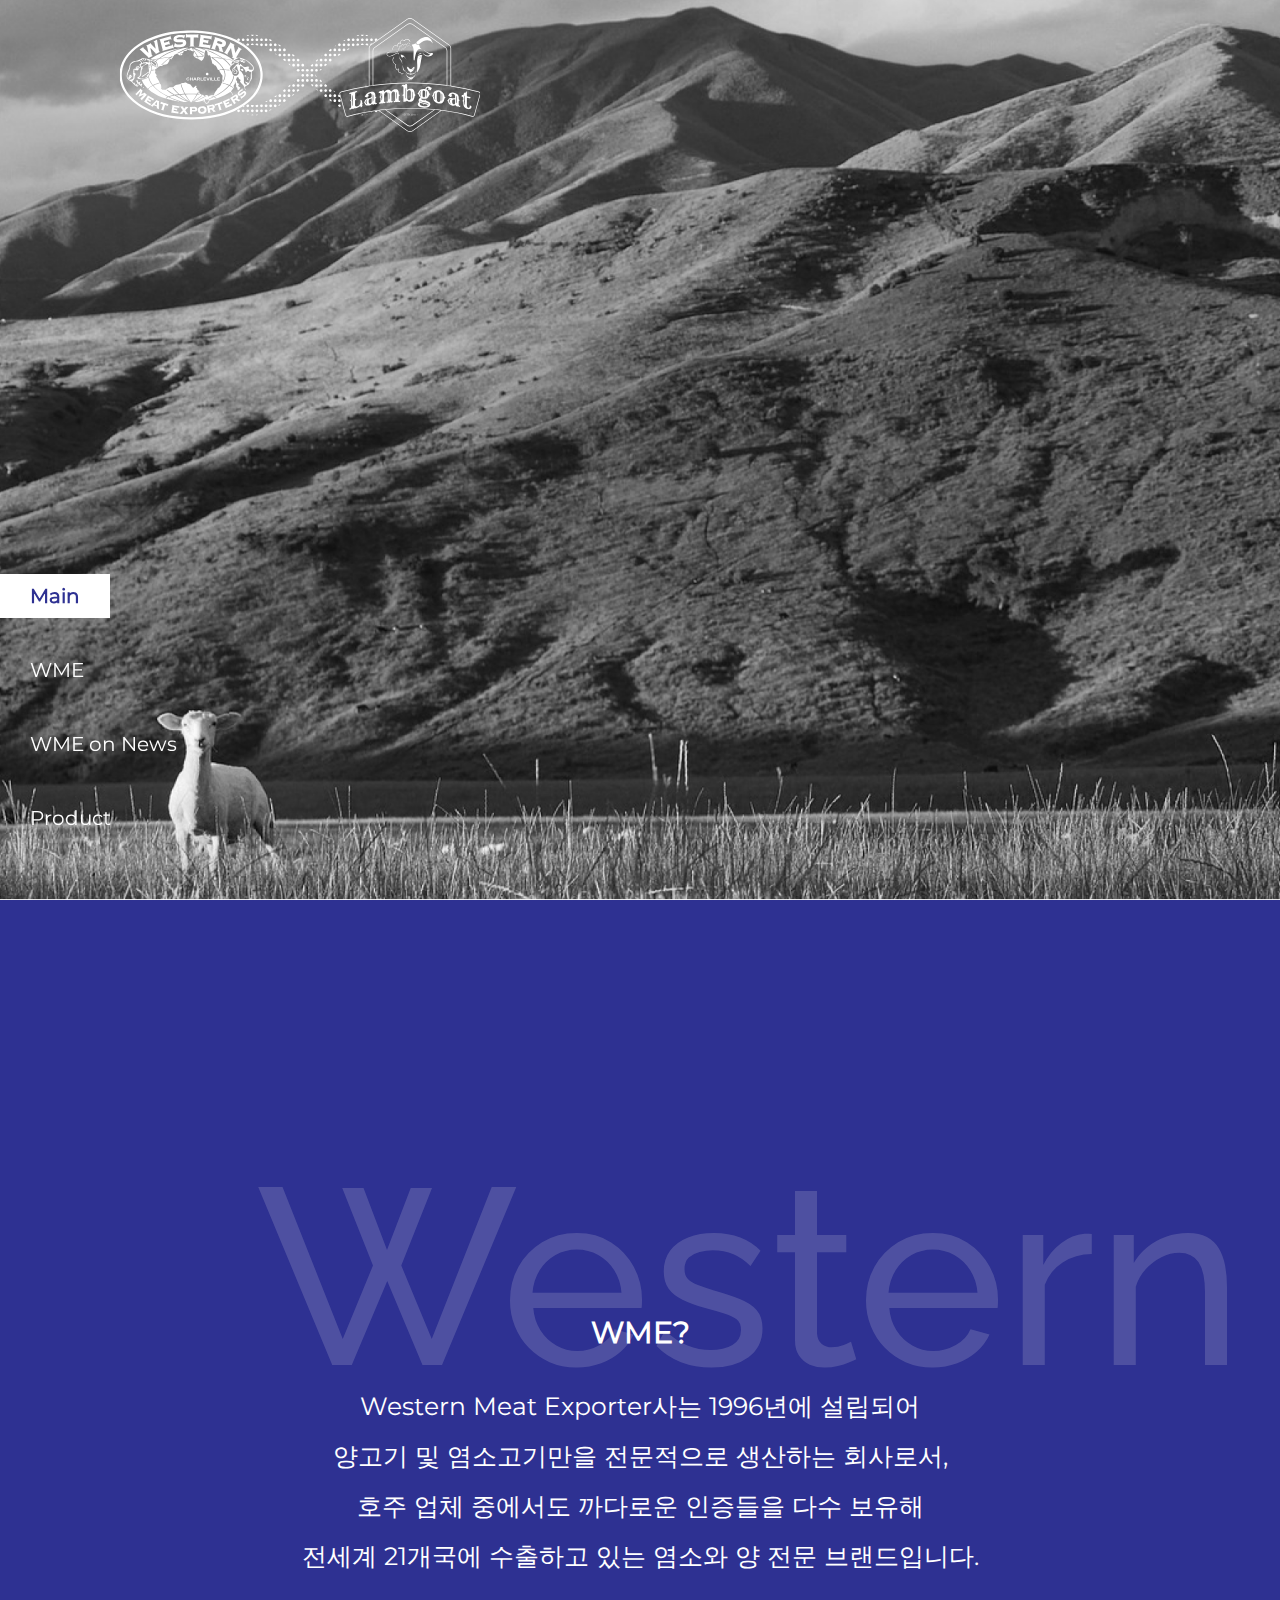
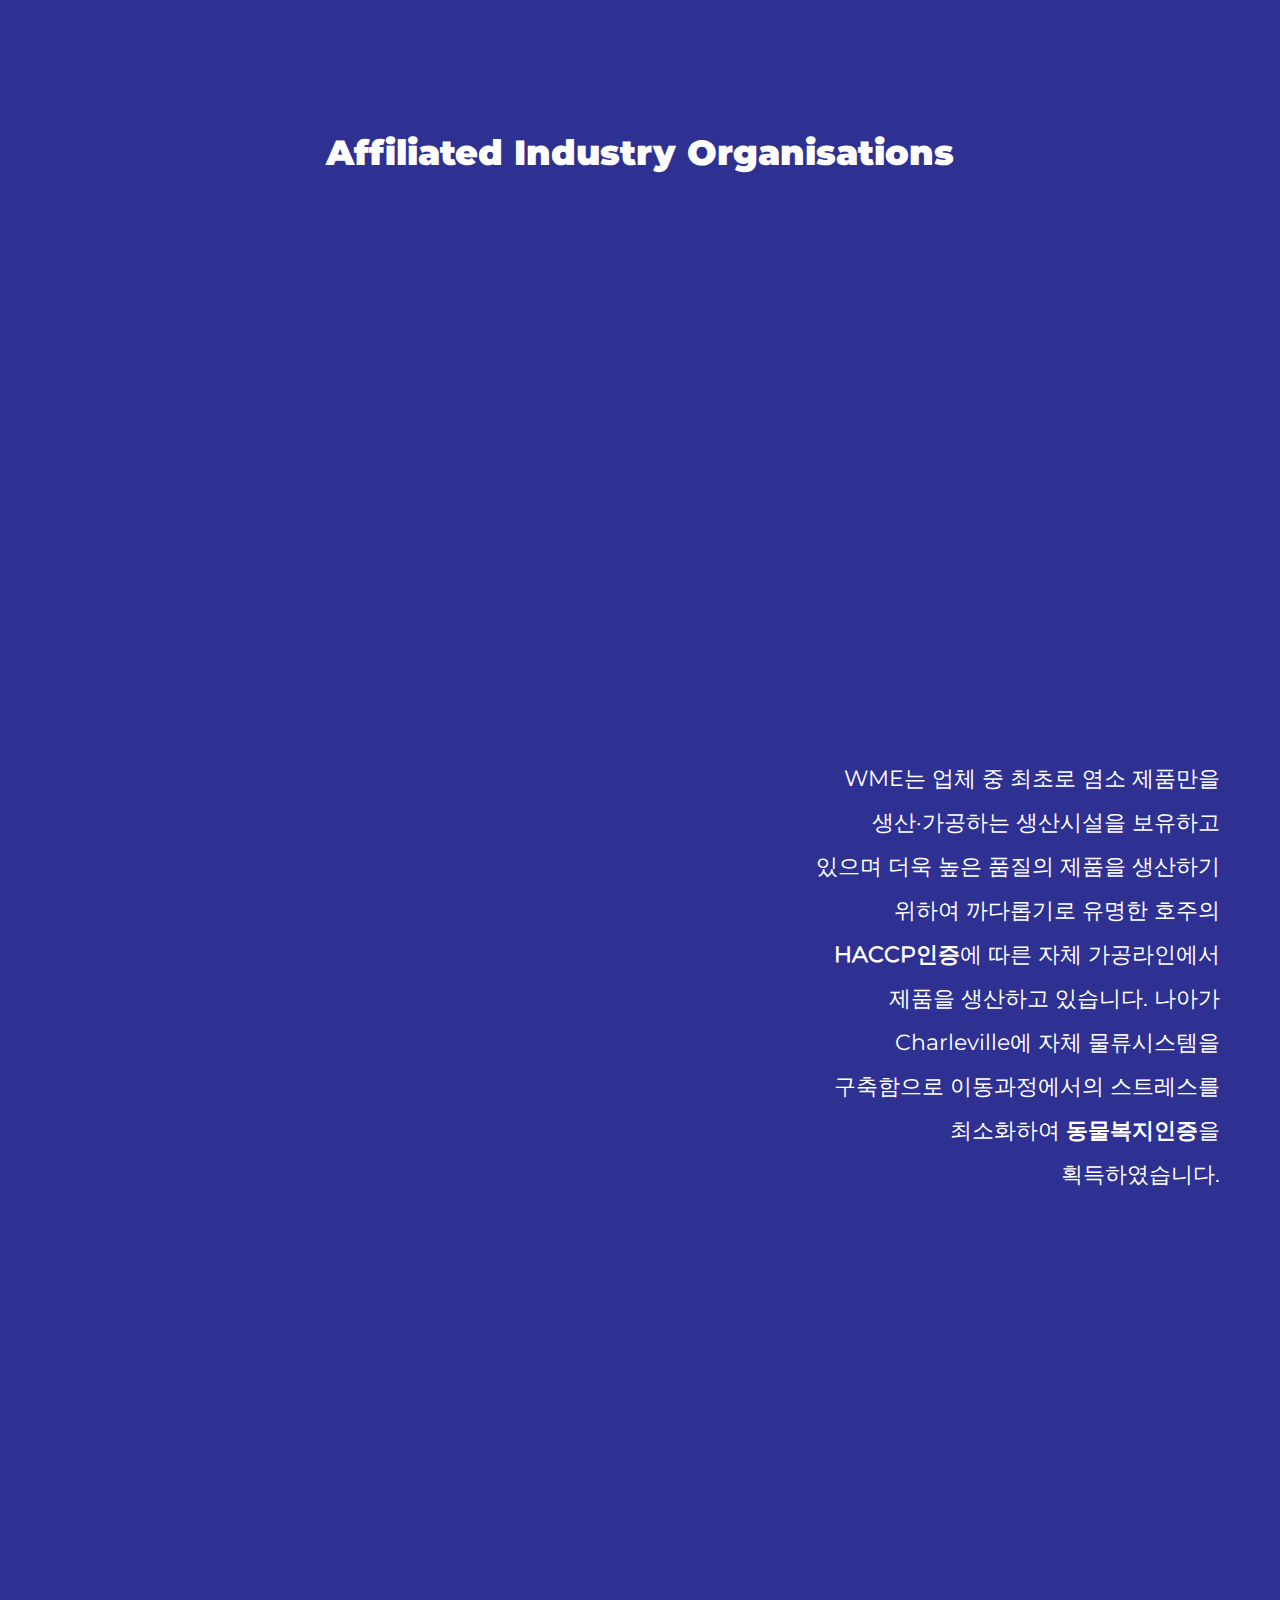
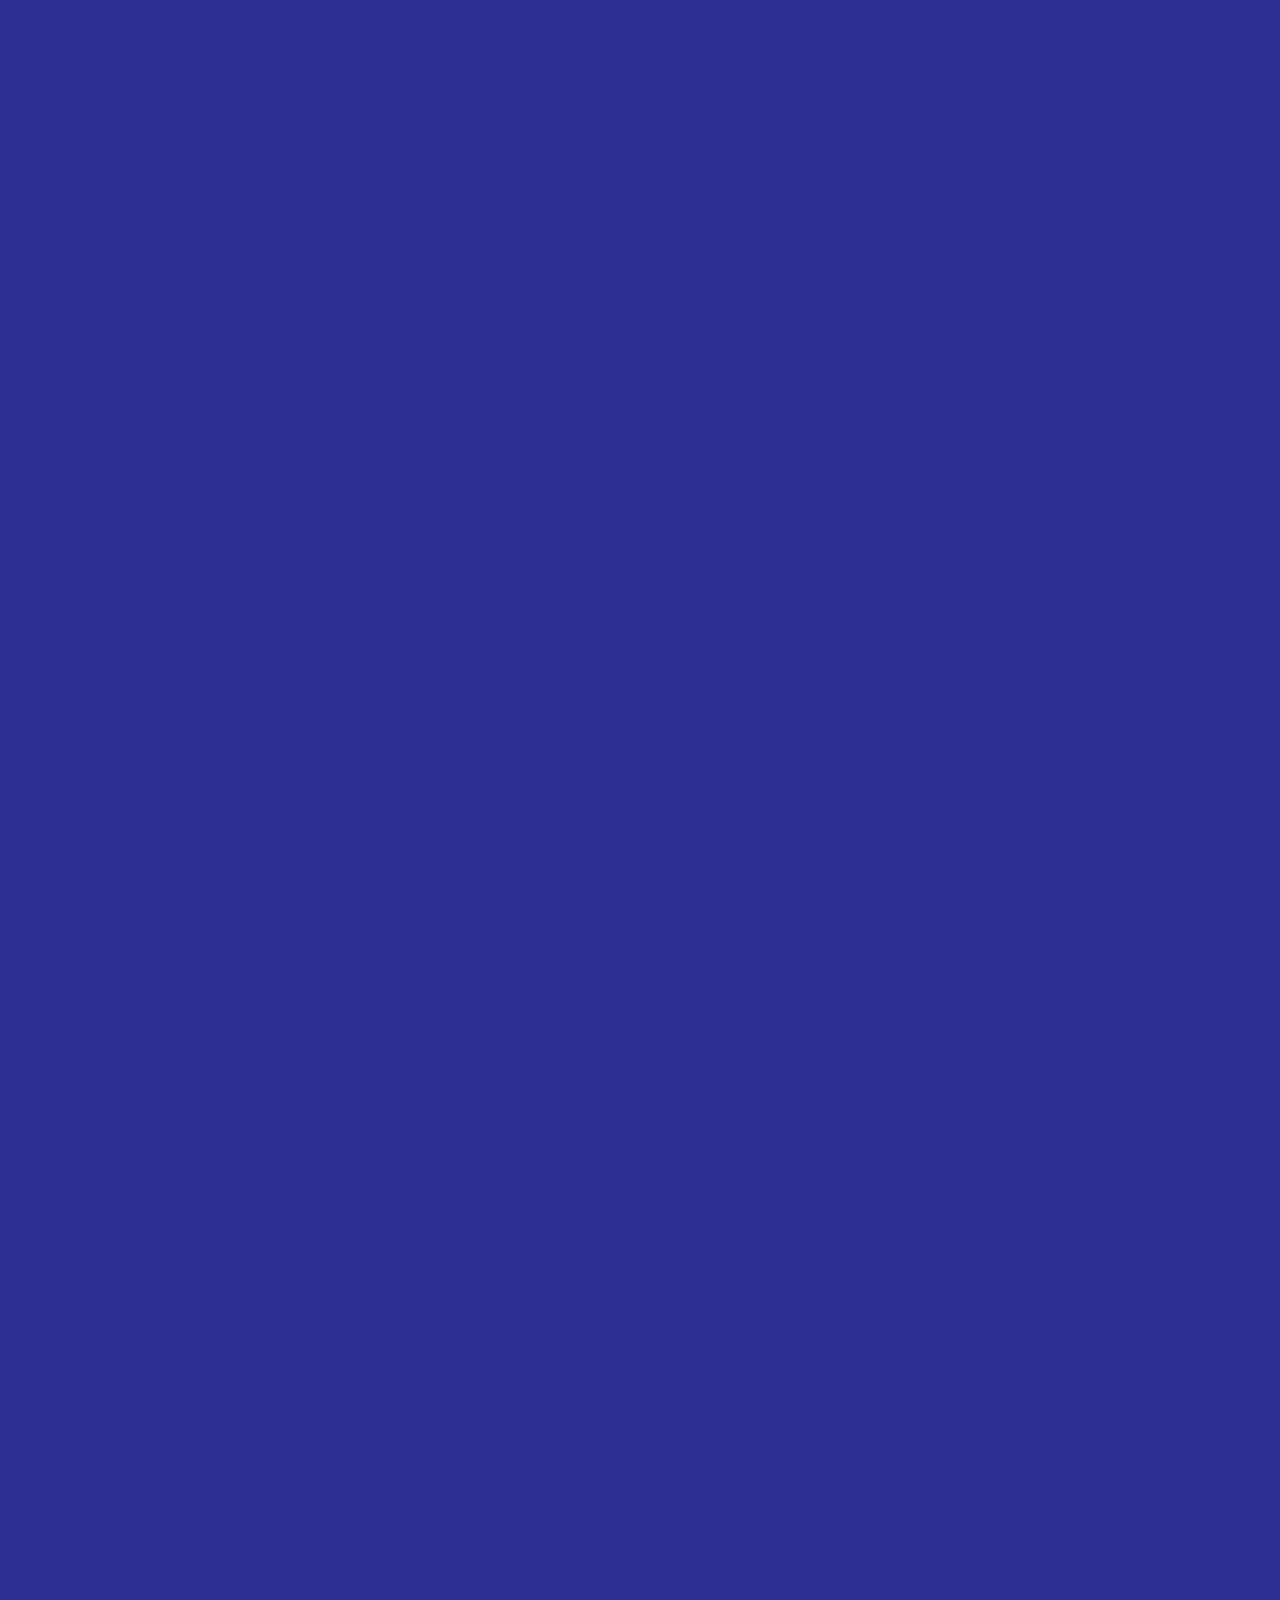
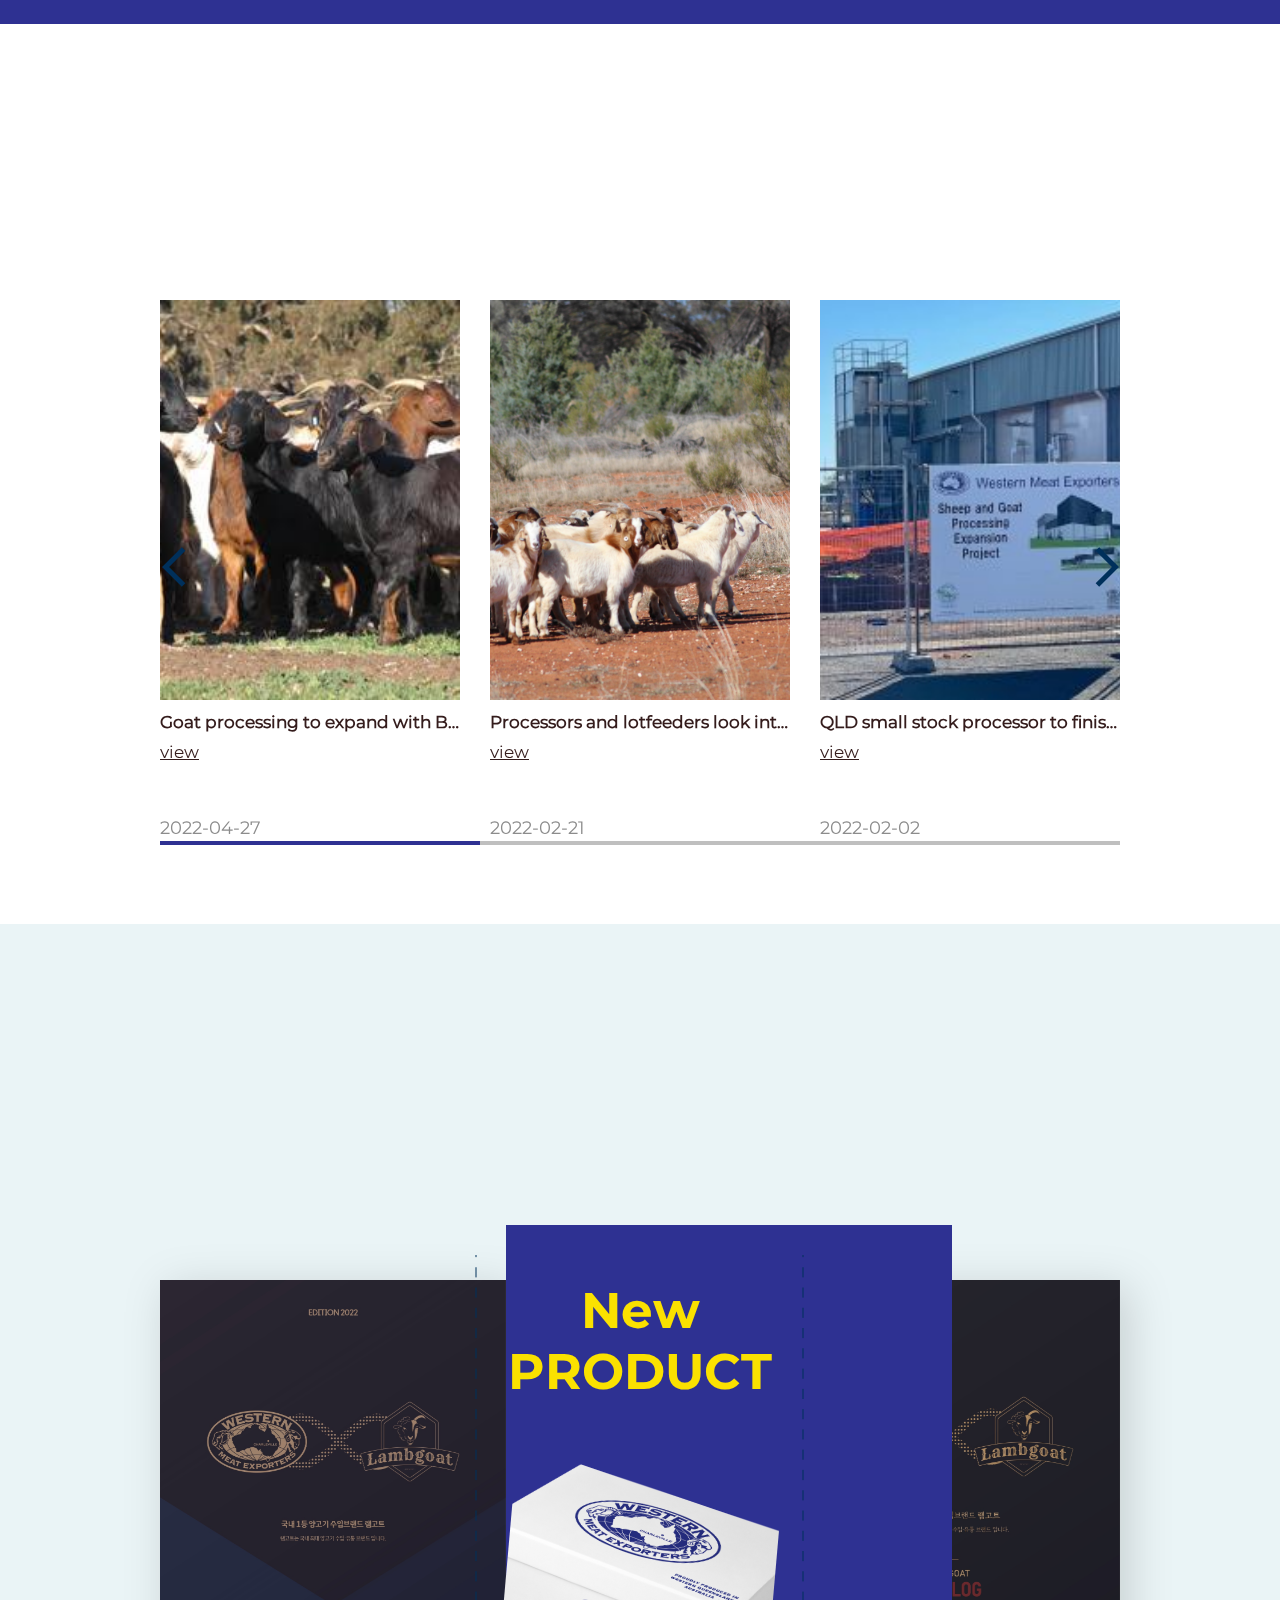
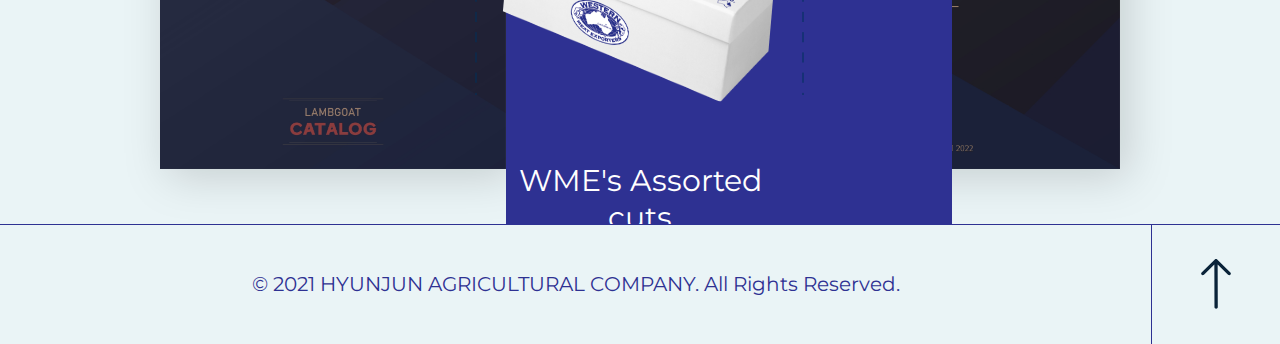
==== commit a4f68556: "WME on News add" ====
--- a/index.html
+++ b/index.html
@@ -1,11 +1,12 @@
 <!DOCTYPE html>
-<html lang="en">
+<html lang="ko">
 <head>
     <meta charset="UTF-8">
     <meta http-equiv="X-UA-Compatible" content="IE=edge">
     <meta name="viewport" content="width=device-width, initial-scale=1.0">
     <title>WME x Lambgoat</title>
     <link href="https://unpkg.com/aos@2.3.1/dist/aos.css" rel="stylesheet">
+    <link rel="stylesheet" href="https://unpkg.com/swiper/swiper-bundle.min.css"/>
     <link rel="stylesheet" type="text/css" href="css/index.css">
     <link rel="stylesheet" type="text/css" media="(min-width: 600px) and (max-width: 1200px)" href="css/index_T.css">
 </head>
@@ -28,9 +29,18 @@
     <div class="nav">
         <nav>
             <ul class="nav_list">
-                <li><a href="#">Main</a></li>
-                <li><a href="#">WME</a></li>
-                <li><a href="#">Product</a></li>
+                <li><a href="#">
+                    <span>Main</span>
+                </a></li>
+                <li><a href="#">
+                    <span>WME</span>
+                </a></li>
+                <li><a href="#">
+                    <span>WME on News</span>
+                </a></li>
+                <li><a href="#">
+                    <span>Product</span>
+                </a></li>
             </ul>
         </nav>
     </div>
@@ -197,8 +207,110 @@
         </section><!-- // sec2-->
         <section class="sec3">
             <div class="secInner">
+                <div class="news_tit">
+                    <h3 class="news_title"><img src="img/sec3_title.svg" alt="WME on NEWS"></h3>
+                    <p class="news_desc">WME에 새롭게 공개되는 정보들을 살펴보세요.</p>
+                </div>
+                <div class="news_cont">
+                    <div class="swiper mySwiper">
+                        <div class="swiper-wrapper">
+                            <div class="swiper-slide" onclick="window.open('https://www.beefcentral.com/processing/goat-processing-to-expand-with-bourke-abattoir-to-open-later-this-year/')">
+                                <div class="newsCard">
+                                    <div class="thum">
+                                        <div class="thum_img thum_img1"></div>
+                                    </div>
+                                    <div class="cont">
+                                        <h5 class="news_name">Goat processing to expand with Bourke abattoir to open later this year</h5>
+                                        <a target="_blank" href="https://www.beefcentral.com/processing/goat-processing-to-expand-with-bourke-abattoir-to-open-later-this-year/" class="news_view">view</a>
+                                        <p class="date">2022-04-27</p>
+                                    </div>
+                                </div>
+                            </div>
+                            <div class="swiper-slide" onclick="window.open('https://www.sheepcentral.com/processors-and-lotfeeders-look-into-grain-fed-goats/')">
+                                <div class="newsCard">
+                                    <div class="thum">
+                                        <div class="thum_img thum_img2"></div>
+                                    </div>
+                                    <div class="cont">
+                                        <h5 class="news_name">Processors and lotfeeders look into grain-fed goats</h5>
+                                        <a target="_blank" href="https://www.sheepcentral.com/processors-and-lotfeeders-look-into-grain-fed-goats/" class="news_view">view</a>
+                                        <p class="date">2022-02-21</p>
+                                    </div>
+                                </div>
+                            </div>
+                            <div class="swiper-slide" onclick="window.open('https://www.sheepcentral.com/qld-goat-processor-to-finish-11m-expansion-mid-year/')">
+                                <div class="newsCard">
+                                    <div class="thum">
+                                        <div class="thum_img thum_img3"></div>
+                                    </div>
+                                    <div class="cont">
+                                        <h5 class="news_name">QLD small stock processor to finish $11m expansion mid-year</h5>
+                                        <a target="_blank" href="https://www.sheepcentral.com/qld-goat-processor-to-finish-11m-expansion-mid-year/" class="news_view">view</a>
+                                        <p class="date">2022-02-02</p>
+                                    </div>
+                                </div>
+                            </div>
+                            <div class="swiper-slide" onclick="window.open('https://www.abc.net.au/news/2021-02-10/queensland-goat-industry-goes-gangbusters/13136348')">
+                                <div class="newsCard">
+                                    <div class="thum">
+                                        <div class="thum_img thum_img4"></div>
+                                    </div>
+                                    <div class="cont">
+                                        <h5 class="news_name">Australia's domestic goat market goes gangbusters in global pandemic with Queensland 'leading the way'</h5>
+                                        <a target="_blank" href="https://www.abc.net.au/news/2021-02-10/queensland-goat-industry-goes-gangbusters/13136348" class="news_view">view</a>
+                                        <p class="date">2021-02-10</p>
+                                    </div>
+                                </div>
+                            </div>
+                            <div class="swiper-slide" onclick="window.open('https://www.abc.net.au/news/rural/2017-03-28/queenslands-only-sheep-processor-opens-doors/8393598')">
+                                <div class="newsCard">
+                                    <div class="thum">
+                                        <div class="thum_img thum_img5"></div>
+                                    </div>
+                                    <div class="cont">
+                                        <h5 class="news_name">Goat processor Western Meat Exporters opens doors to mutton at Charleville meatworks</h5>
+                                        <a target="_blank" href="https://www.abc.net.au/news/rural/2017-03-28/queenslands-only-sheep-processor-opens-doors/8393598" class="news_view">view</a>
+                                        <p class="date">2017-03-28</p>
+                                    </div>
+                                </div>
+                            </div>
+                            <div class="swiper-slide" onclick="window.open('https://www.abc.net.au/news/rural/2016-01-05/qld-goat-abattoir-fears-close-competitor-will-affect-jobs/7067702')"> 
+                                <div class="newsCard">
+                                    <div class="thum">
+                                        <div class="thum_img thum_img6">
+                                    </div>
+                                </div>
+                                    <div class="cont">
+                                        <h5 class="news_name">Queensland goat processor says jobs will go if government-backed Bourke abattoir is built</h5>
+                                        <a target="_blank" href="https://www.abc.net.au/news/rural/2016-01-05/qld-goat-abattoir-fears-close-competitor-will-affect-jobs/7067702" class="news_view">view</a>
+                                        <p class="date">2016-01-05</p>
+                                    </div>
+                                </div>
+                            </div>
+                            <div class="swiper-slide" onclick="window.open('https://www.abc.net.au/news/rural/2014-08-21/goat-abattoir/5686162')">
+                                <div class="newsCard">
+                                    <div class="thum">
+                                        <div class="thum_img thum_img7"></div>
+                                    </div>
+                                    <div class="cont">
+                                        <h5 class="news_name">Australia's largest goat processor expands operations to meet growing worldwide demand for Aussie meat</h5>
+                                        <a target="_blank" href="https://www.abc.net.au/news/rural/2014-08-21/goat-abattoir/5686162" class="news_view">view</a>
+                                        <p class="date">2014-08-21</p>
+                                    </div>
+                                </div>
+                            </div>
+                        </div>
+                            <div class="swiper-button-next"></div>
+                            <div class="swiper-button-prev"></div>
+                            <div class="swiper-pagination"></div>
+                    </div>
+                </div>
+            </div>
+        </section><!-- // sec3-->
+        <section class="sec4">
+            <div class="secInner">
                 <div class="pro_tit">
-                    <h3 class="pro_title"><img src="img/sec3_title.svg" alt="product"></h3>
+                    <h3 class="pro_title"><img src="img/sec4_title.svg" alt="product"></h3>
                     <p class="pro_desc">WME의 제품을 소개합니다.</p>
                 </div>
                 <div class="pro_cont">
@@ -217,7 +329,7 @@
                     </div>
                 </div>
             </div>
-        </section><!-- // sec3-->
+        </section><!-- // sec4-->
     </main>
     <footer>
         <div class="f_inner">
@@ -232,6 +344,7 @@
         </div>
     </footer>
     <script src="https://ajax.googleapis.com/ajax/libs/jquery/3.6.0/jquery.min.js"></script>
+    <script src="https://unpkg.com/swiper/swiper-bundle.min.js"></script>
     <script src="https://unpkg.com/aos@2.3.1/dist/aos.js"></script>
     <script src="js/script.js"></script>
     <script>
--- a/css/index.css
+++ b/css/index.css
@@ -30,7 +30,8 @@
 /* Common */
 :root {
     --main-txt: white;
-    --main-color: #0A2339;
+    --main-color: #2E3192;
+    --text-color: #0A2339;
     --sub-color: #EAF4F6;
 }
 html, body {
@@ -159,7 +160,7 @@
     position: fixed;
     bottom: 6rem;
     z-index: 9999;
-    width: 14rem;
+    width: 22rem;
 }
 .nav .nav_list {   
     display: flex;
@@ -169,13 +170,17 @@
 
 
 .nav .nav_list li a{
-    position: relative;
     color: var(--main-txt);
     font-size: 2rem;
-    padding: 1rem 2rem;
+
     transition: 0.35s;
 }
-.nav .nav_list li a::before {
+.nav .nav_list li a span {
+    position: relative;
+    display: inline-block;
+    padding: 1rem 3rem;
+}
+.nav .nav_list li a span::before {
     content: '';
     position: absolute;
     left: 0;
@@ -183,21 +188,35 @@
     width: 0%;
     height: 100%;
     transition: 0.5s ease-in;
+    z-index: -1;
 }
 .nav .nav_list li a:hover {
     opacity: 0.5;
 }
-.nav .nav_list li.active a::before {
-    width: 100%;
-    background: rgba(255, 255, 255, 0.3);
+.nav .nav_list li.active a span::before {
+    width: 100%;
+    background: #ffffff;
+}
+.nav .nav_list li.active.s3 a span::before {
+    background: var(--main-color);
 }
 /* active */
+.nav .nav_list li.active a {
+    color: var(--main-color);
+    font-weight: bold;
+    z-index: 5;
+}
 .nav.active .nav_list li a {
-    color: var(--main-color);
-}
-.nav.active .nav_list li.active a::before {
-    width: 100%;
-    background: rgba(10, 35, 57, 0.3);
+    color: var(--main-color)
+    
+}
+.nav.active .nav_list li.active a {
+    color: white;
+}
+.nav.active .nav_list li.active a span::before {
+    width: 100%;
+    background: var(--main-color);
+
 }
 
 /* main */
@@ -289,7 +308,7 @@
     position: absolute;
     width: 100%;
     height: 100%;
-    background: rgba(0, 48, 91, 0.6);
+    background: rgba(46, 49, 146, 0.349);
     transition: 0.35s linear;
     opacity: 0;
     backdrop-filter: blur(0px);
@@ -398,7 +417,7 @@
 }
 .sec2 .secInner .intro_t ul .loop_txt {
     font: 25rem "RaleWay_R";
-    color: rgba(49, 73, 95, 0.8);
+    color: #6a6caf88;
 
 }
 .sec2 .secInner .intro_t .intro_t_tit {
@@ -449,7 +468,7 @@
     height: 21rem;
     border-radius: 50%;
     background: #fff;
-    box-shadow: 8px 8px 10px #071827;
+    box-shadow: 8px 8px 10px #07182773;
     display: flex;
     justify-content: center;
     align-items: center;
@@ -581,28 +600,164 @@
     animation-delay: 2.4s;
 }
 
-
 /* section3 */
 .sec3 {
+    height: 100vh;
+}
+.sec3 .secInner {
+    text-align: center;
+}
+.sec3 .secInner .news_tit {
+    margin-top: 9rem;
+    margin-bottom: 0.5rem;
+    opacity: 0;
+    transform: translateY(100px);
+}
+.sec3 .secInner .news_tit .news_desc {
+    font-size: 2.5rem;
+    color: var(--text-color);
+    margin-top: 2rem;
+}
+.news_cont {
+    width: 100%;
+    margin: 0 auto;
+}
+.swiper {
+    width: 75vw;
+    height: 70vh;
+}
+
+.swiper-slide {
+    text-align: center;
+    font-size: 18px;
+
+    /* Center slide text vertically */
+    display: -webkit-box;
+    display: -ms-flexbox;
+    display: -webkit-flex;
+    display: flex;
+    -webkit-box-pack: center;
+    -ms-flex-pack: center;
+    -webkit-justify-content: center;
+    justify-content: center;
+    -webkit-box-align: center;
+    -ms-flex-align: center;
+    -webkit-align-items: center;
+    align-items: center;
+    cursor: pointer;
+}
+.swiper-button-prev, .swiper-rtl .swiper-button-next {
+    left: 0;
+}
+.swiper-button-next, .swiper-rtl .swiper-button-prev {
+    right: 0;
+}
+.swiper-button-prev:after, .swiper-rtl .swiper-button-next:after {
+    content: url("../img/icon/prev.svg")
+}
+.swiper-button-next:after, .swiper-rtl .swiper-button-prev:after {
+    content: url("../img/icon/next.svg")
+}
+.swiper-horizontal>.swiper-pagination-progressbar, .swiper-pagination-progressbar.swiper-pagination-horizontal, .swiper-pagination-progressbar.swiper-pagination-vertical.swiper-pagination-progressbar-opposite, .swiper-vertical>.swiper-pagination-progressbar.swiper-pagination-progressbar-opposite {
+    top: unset;
+    bottom: 4rem;
+}
+.swiper-pagination-progressbar .swiper-pagination-progressbar-fill {
+    background: var(--main-color);
+}
+.swiper-slide:hover .newsCard .thum {
+    opacity: 0.5;
+}
+.swiper-slide:hover .newsCard .cont .news_view {
+    color: brown;
+}
+.thum {
+    width: 20.3125vw;
+    min-width: 30rem;
+    height: 40rem;
+    margin: 0 auto;
+    margin-bottom: 1.2rem;
+    transition: 0.35s;
+}
+.thum .thum_img {
+    width: 100%;
+    height: 100%;
+    background-position: center;
+    background-repeat: no-repeat;
+    background-size: cover;
+}
+.thum .thum_img1 {
+    background-image: url("../img/bg/sec3_thum1.jpg");
+}
+.thum .thum_img2 {
+    background-image: url("../img/bg/sec3_thum2.jpg");
+}
+.thum .thum_img3 {
+    background-image: url("../img/bg/sec3_thum3.jpg");
+}
+.thum .thum_img4 {
+    background-image: url("../img/bg/sec3_thum4.png");
+}
+.thum .thum_img5 {
+    background-image: url("../img/bg/sec3_thum5.png");
+}
+.thum .thum_img6 {
+    background-image: url("../img/bg/sec3_thum6.png");
+}
+.thum .thum_img7 {
+    background-image: url("../img/bg/sec3_thum7.jpg");
+}
+.cont {
+    display: flex;
+    flex-direction: column;
+    
+}
+.cont .news_name {
+    width: 20vw;
+    min-width: 30rem;
+    white-space: nowrap;
+    text-overflow: ellipsis;
+    overflow: hidden;
+    color: #341C1C;
+    font-size: 1.7rem;
+}
+.cont .news_view {
+    align-self: flex-start;
+    color: #341C1C;
+    font-size: 1.7rem;
+    text-decoration: underline;
+    margin: 1rem 0 5.5rem;
+    transition: 0.35s;
+}
+.cont .date {
+    align-self: flex-start;
+    color: #8C8C8C;
+}
+/* active */
+.sec3.active .secInner .news_tit {
+    animation: fadeRol 1.5s ease-in forwards;
+}
+/* section4 */
+.sec4 {
     /* height: 100vh; */
     background: var(--sub-color);
     height: 100vh;
     overflow: hidden;
 }
-.sec3 .secInner {
+.sec4 .secInner {
     text-align: center;
 }
-.sec3 .secInner .pro_tit {
+.sec4 .secInner .pro_tit {
     margin-top: 9rem;
     opacity: 0;
     transform: translateY(100px);
 }
-.sec3 .secInner .pro_tit .pro_desc {
+.sec4 .secInner .pro_tit .pro_desc {
     font-size: 2.5rem;
-    color: var(--main-color);
+    color: var(--text-color);
     margin-top: 2rem;
 }
-.sec3 .secInner .pro_cont {
+.sec4 .secInner .pro_cont {
     position: relative;
     width: 75%;
     margin: 0 auto;
@@ -610,17 +765,17 @@
     justify-content: space-between;
     margin-top: 8rem;
 }
-.sec3 .secInner .pro_cont::before {
+.sec4 .secInner .pro_cont::before {
     content: '';
     position: absolute;
     left: 50%;
     transform: translateX(-50%);
     width: 49rem;
     height: 50rem;
-    background: url("../img/bg/sec3_bg.svg") no-repeat center / cover;
+    background: url("../img/bg/sec4_bg.svg") no-repeat center / cover;
 }
 /*
-.sec3 .secInner .pro_cont::after {
+.sec4 .secInner .pro_cont::after {
     content: '';
     position: absolute;
     left: 50%;
@@ -628,9 +783,9 @@
     transform: translate(-50%, -50%);
     width: 1px;
     height: 44rem;
-    background: url("../img/sec3_line.png") no-repeat center / cover;
+    background: url("../img/sec4_line.png") no-repeat center / cover;
 } */
-.sec3 .secInner .pro_cont .catalogBox .catal_frt {
+.sec4 .secInner .pro_cont .catalogBox .catal_frt {
     position: relative;
     width: 34.6rem;
     height: 48.9rem;
@@ -642,10 +797,10 @@
     cursor: pointer;
     transition: 0.35s;
 }
-.sec3 .secInner .pro_cont .catalogBox .catal_frt:hover {
+.sec4 .secInner .pro_cont .catalogBox .catal_frt:hover {
     opacity: 0.8;
 }
-.sec3 .secInner .pro_cont .catalogBox .catal_frt::before {
+.sec4 .secInner .pro_cont .catalogBox .catal_frt::before {
     position: absolute;
     font: 10rem "Montserrat_B";
     writing-mode: vertical-lr;
@@ -654,47 +809,47 @@
     top: -30%;
     opacity: 0;
 }
-.sec3 .secInner .pro_cont .catalogBox .catalLamb_frt {
-    background-image: url("../img/bg/sec3_lamb.jpg");
-
-}
-.sec3 .secInner .pro_cont .catalogBox .catalLamb_frt::before {
+.sec4 .secInner .pro_cont .catalogBox .catalLamb_frt {
+    background-image: url("../img/bg/sec4_lamb.jpg");
+
+}
+.sec4 .secInner .pro_cont .catalogBox .catalLamb_frt::before {
     content: "LAMB";
     left: -35%;
 }
-.sec3 .secInner .pro_cont .catalogBox .catalGoat_frt {
-    background-image: url("../img/bg/sec3_goat.jpg");
-}
-.sec3 .secInner .pro_cont .catalogBox .catalGoat_frt::before {
+.sec4 .secInner .pro_cont .catalogBox .catalGoat_frt {
+    background-image: url("../img/bg/sec4_goat.jpg");
+}
+.sec4 .secInner .pro_cont .catalogBox .catalGoat_frt::before {
     content: "GOAT";
     right: -35%;
 }
-.sec3 .secInner .pro_cont .pro_new {
+.sec4 .secInner .pro_cont .pro_new {
     position: relative;
     width: 44.6rem;
     z-index: 55;
     transform: translateY(50px);
 }
-.sec3 .secInner .pro_cont .pro_new::before, .sec3 .secInner .pro_cont .pro_new::after {
+.sec4 .secInner .pro_cont .pro_new::before, .sec4 .secInner .pro_cont .pro_new::after {
     content: "";
     position: absolute;
     top: 35%;
     width: 1px;
     height: 44rem;
-    background: url("../img/sec3_line.png") no-repeat center / cover;
-}
-.sec3 .secInner .pro_cont .pro_new::before {
+    background: url("../img/sec4_line.png") no-repeat center / cover;
+}
+.sec4 .secInner .pro_cont .pro_new::before {
     left: -3rem;
     transform: translate(-50%, -50%);
 }
-.sec3 .secInner .pro_cont .pro_new::after {
+.sec4 .secInner .pro_cont .pro_new::after {
     right: -3rem;
     transform: translate(-50%, -50%);
 }
-.sec3 .secInner .pro_cont .pro_new .proBox {
-    position: relative;
-}
-.sec3 .secInner .pro_cont .pro_new .proBox::before {
+.sec4 .secInner .pro_cont .pro_new .proBox {
+    position: relative;
+}
+.sec4 .secInner .pro_cont .pro_new .proBox::before {
     content: '';
     position: absolute;
     left: 0;
@@ -704,14 +859,14 @@
     background: var(--main-color);
     z-index: -1;
 }
-.sec3 .secInner .pro_cont .pro_new .proBox h4 {
+.sec4 .secInner .pro_cont .pro_new .proBox h4 {
     font: 5rem "Montserrat_B";
     color: #FAE100;
 }
-.sec3 .secInner .pro_cont .pro_new .proBox .box_ele {
+.sec4 .secInner .pro_cont .pro_new .proBox .box_ele {
     width: 100%;
     height: 36rem;
-    background: url("../img/sec3_box.png") no-repeat center / cover;
+    background: url("../img/sec4_box.png") no-repeat center / cover;
     transform: rotate(5deg);
     animation: shake 1s infinite both;
     cursor: pointer;
@@ -720,24 +875,24 @@
     50% {transform: rotate(-25deg);}
     100% {transform: rotate(5deg);}
 }
-.sec3 .secInner .pro_cont .pro_new .proBox span {
+.sec4 .secInner .pro_cont .pro_new .proBox span {
     font-size: 3rem;
     color: white;
 }
 /* active */
-.sec3.active .secInner .pro_tit {
+.sec4.active .secInner .pro_tit {
     animation: fadeRol 1.5s ease-in forwards;
 }
-.sec3.active .secInner .pro_cont .catalogBox .catal_frt::before {
+.sec4.active .secInner .pro_cont .catalogBox .catal_frt::before {
     animation: proName 1.5s 1s ease-in-out forwards;
 }
-.sec3.active .secInner .pro_cont .catalogBox .catalGoat_frt::before {
+.sec4.active .secInner .pro_cont .catalogBox .catalGoat_frt::before {
     animation-delay: 1.3s;
 }
-.sec3.active .secInner .pro_cont .pro_new {
+.sec4.active .secInner .pro_cont .pro_new {
     animation: rolling 1.5s linear forwards;
 }
-.sec3.active .secInner .pro_cont .catalogBox .catal_frt {
+.sec4.active .secInner .pro_cont .catalogBox .catal_frt {
     animation: rolling 1.5s linear forwards;
 }
 /* footer */
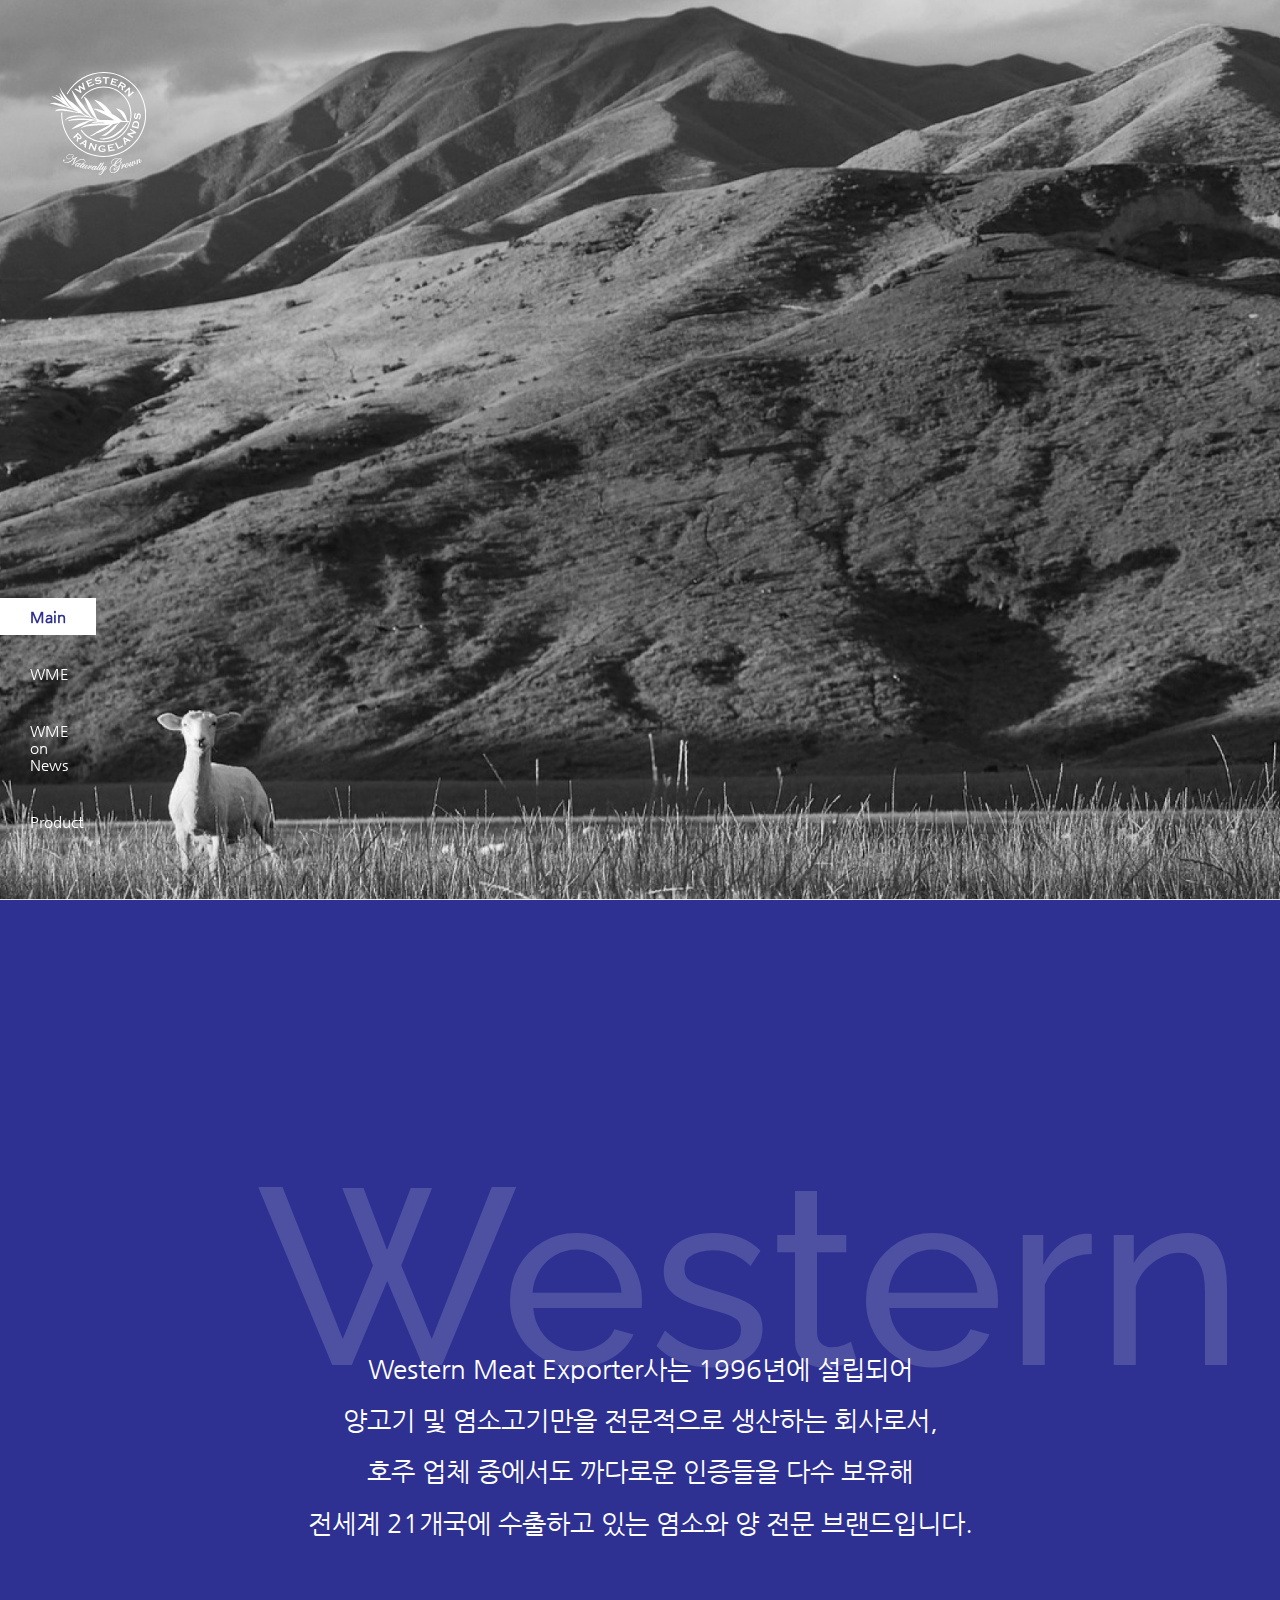
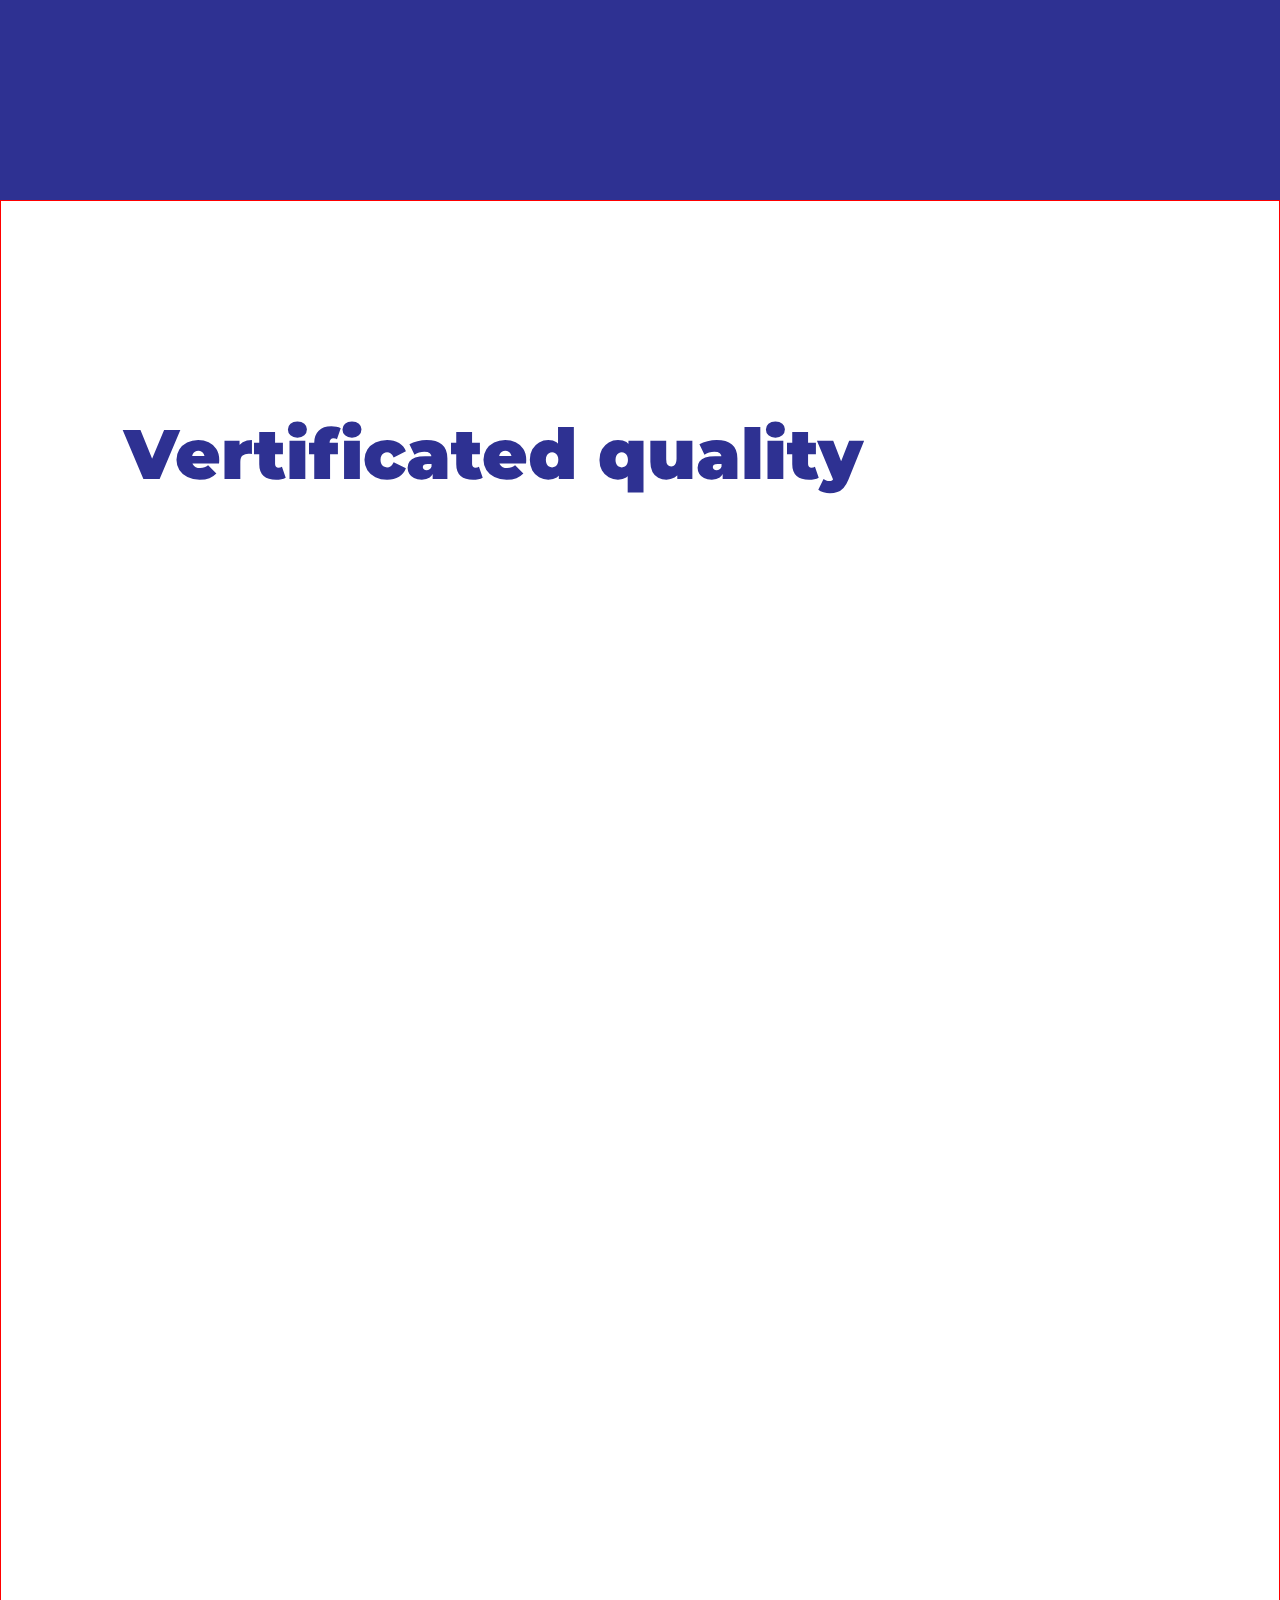
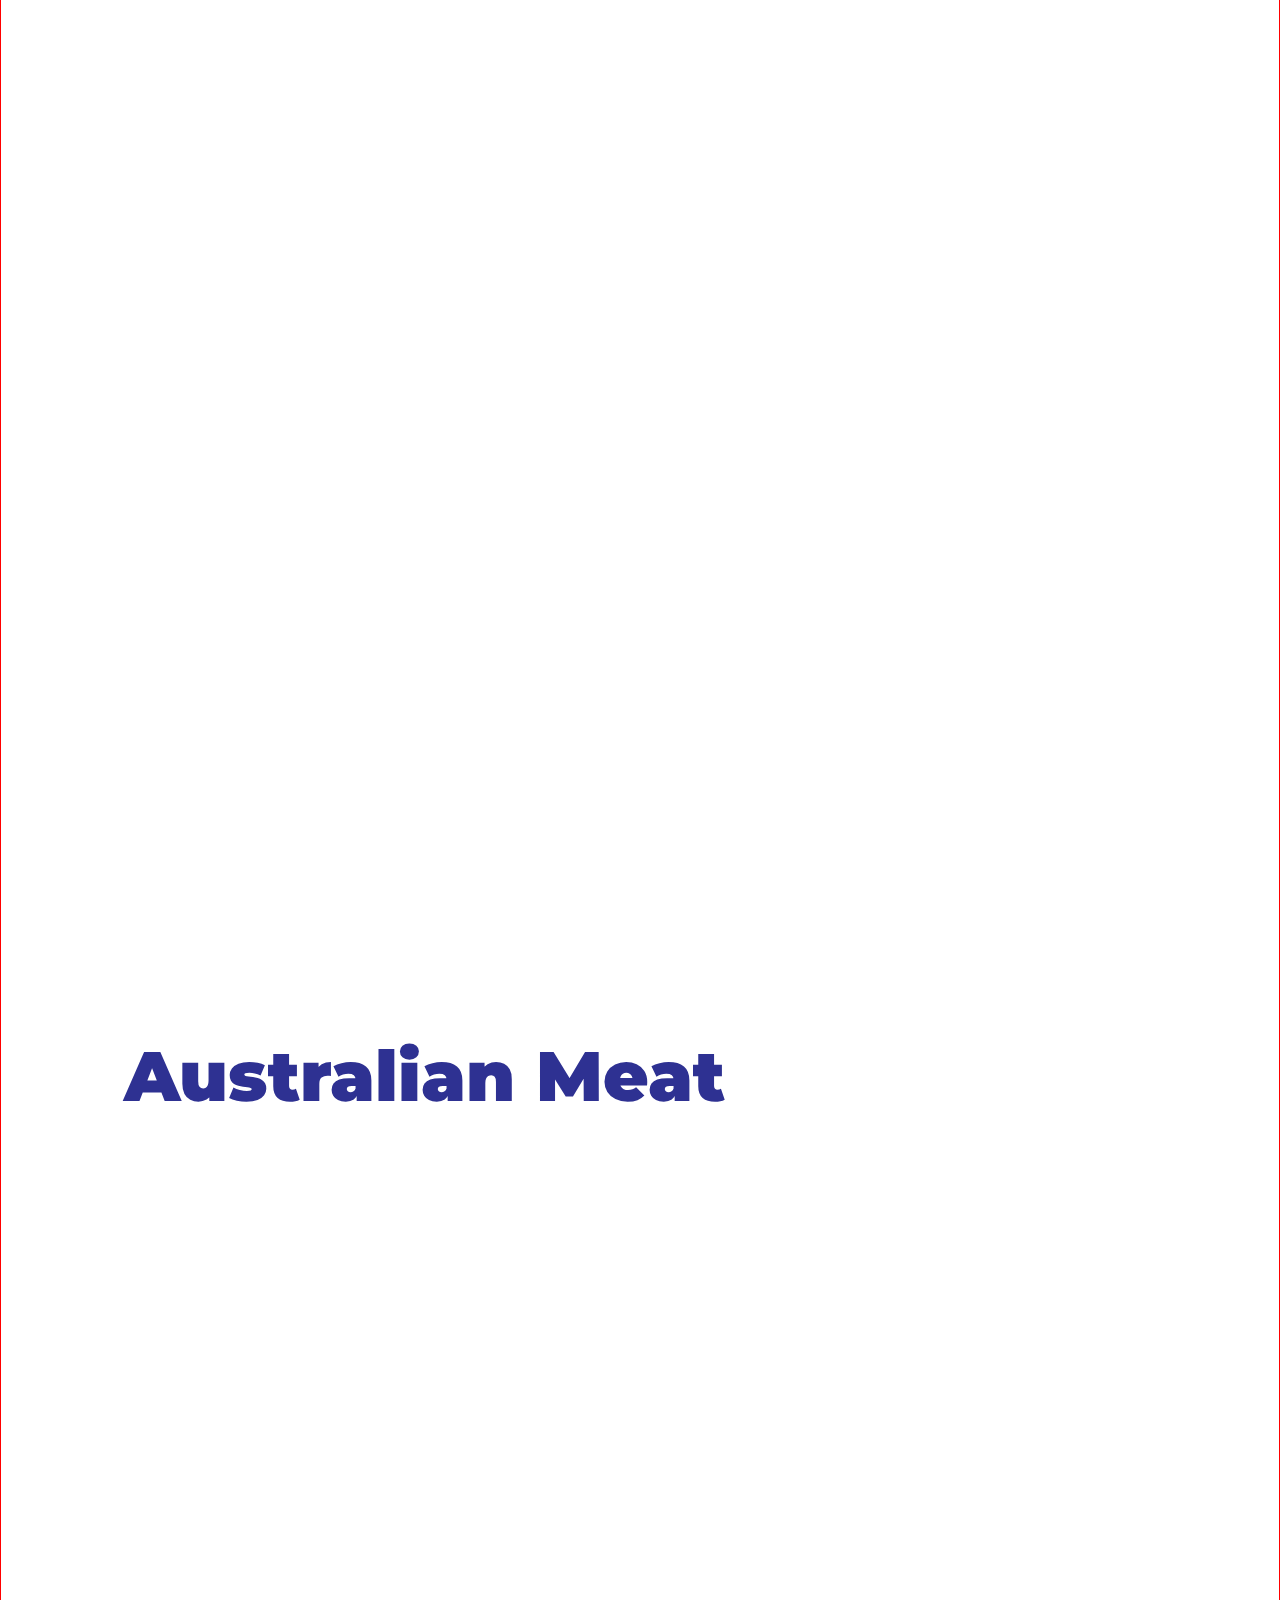
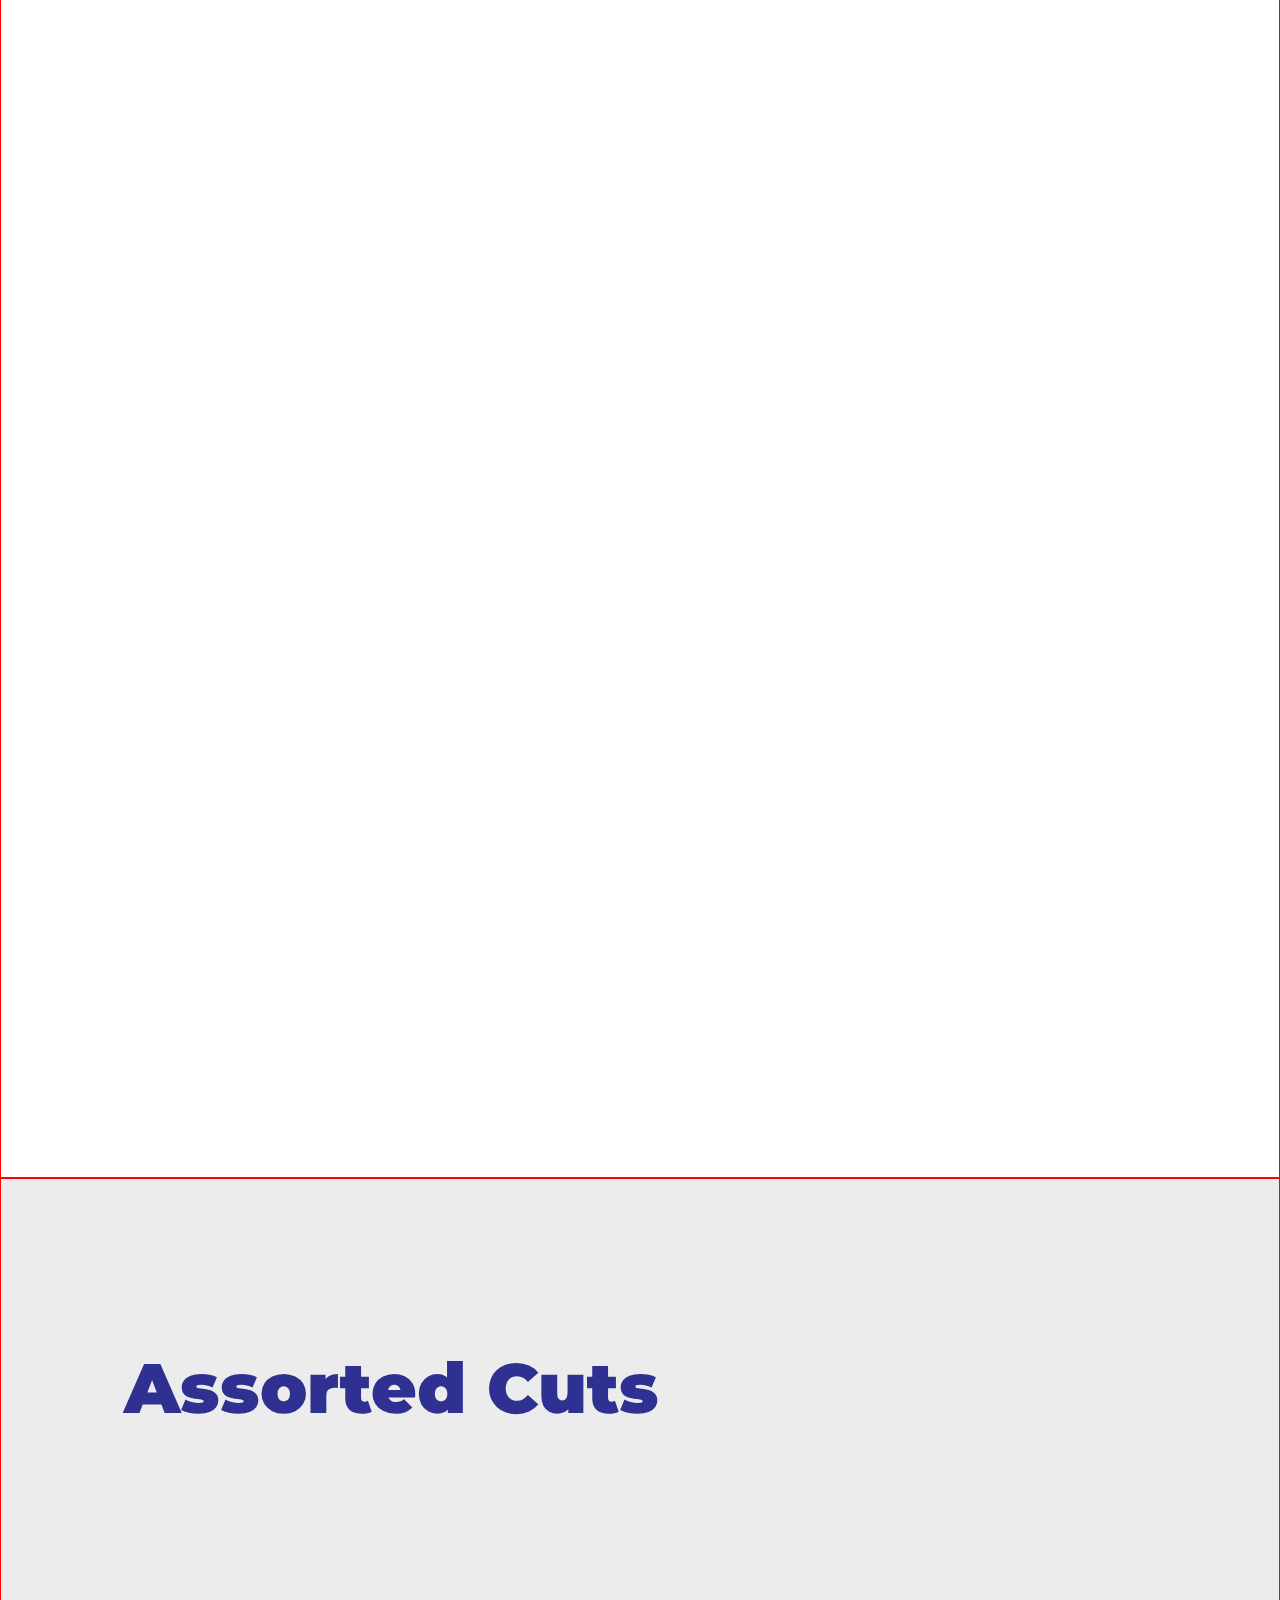
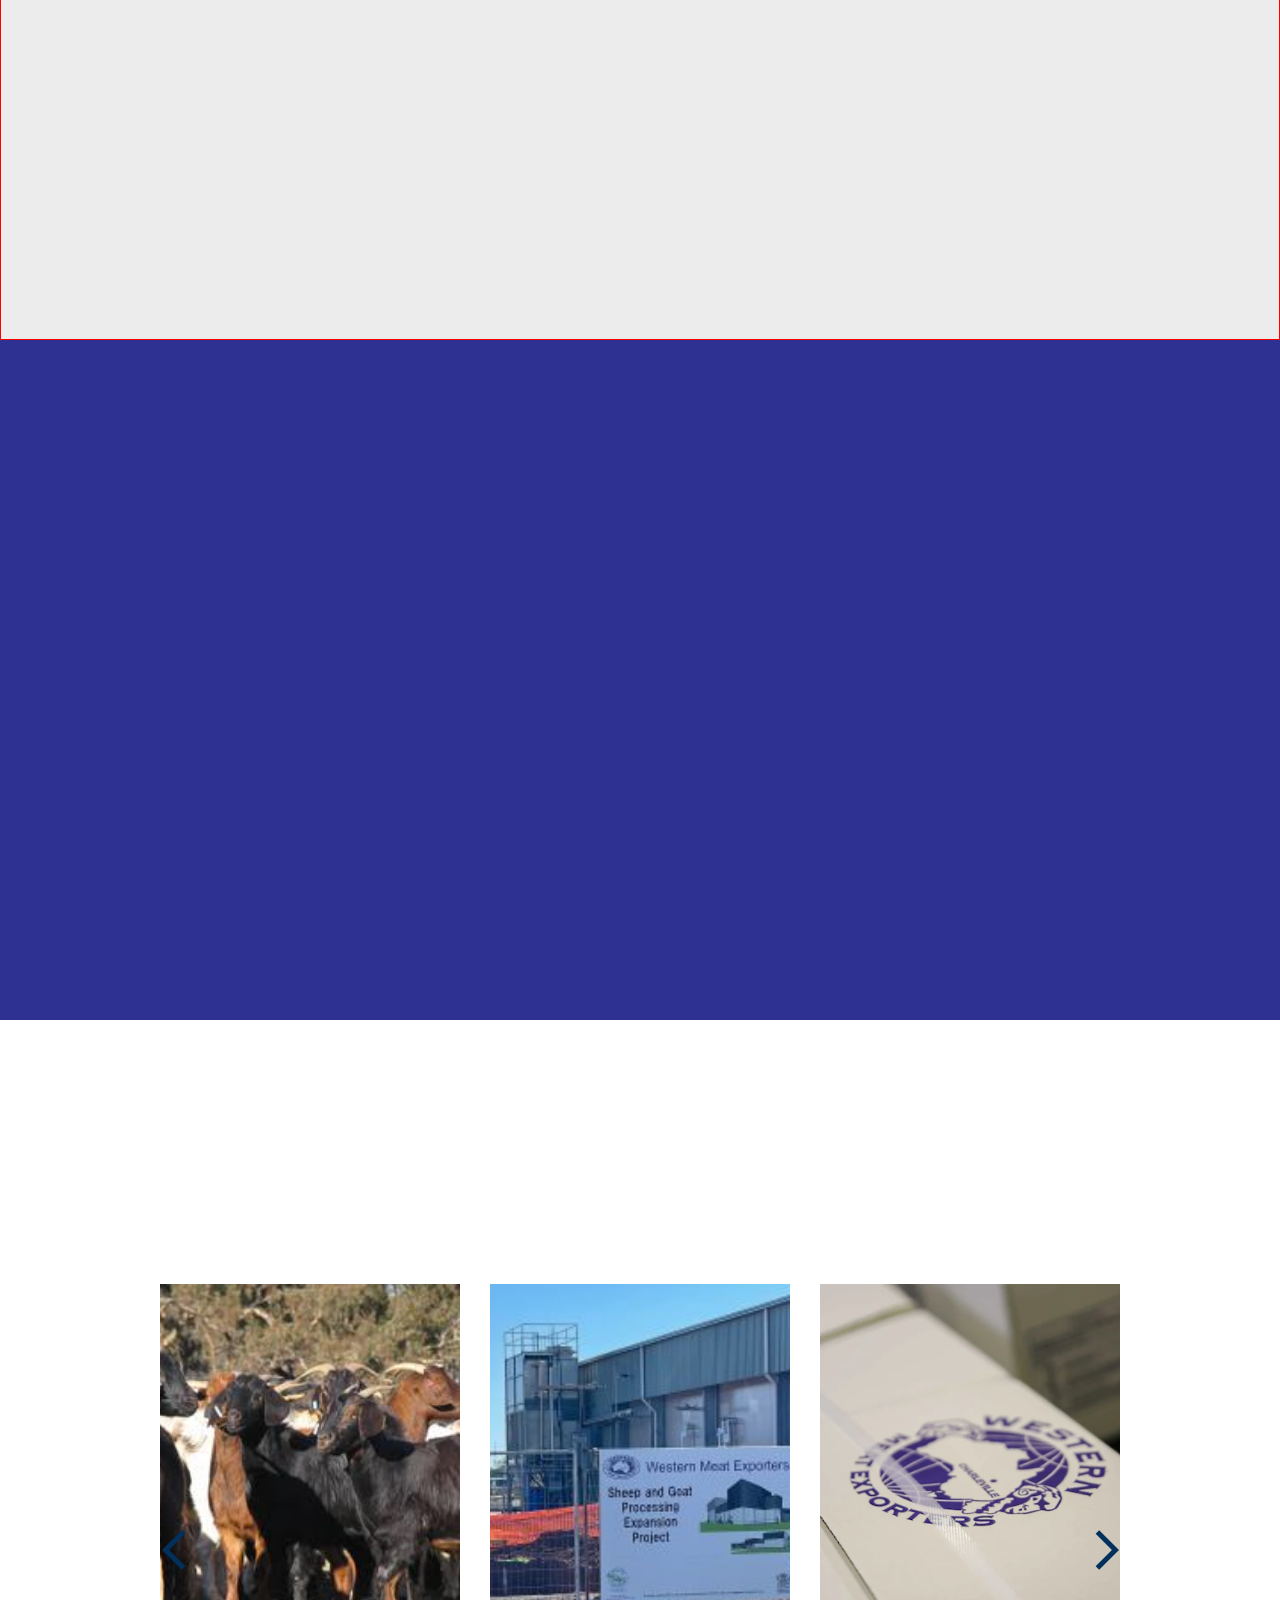
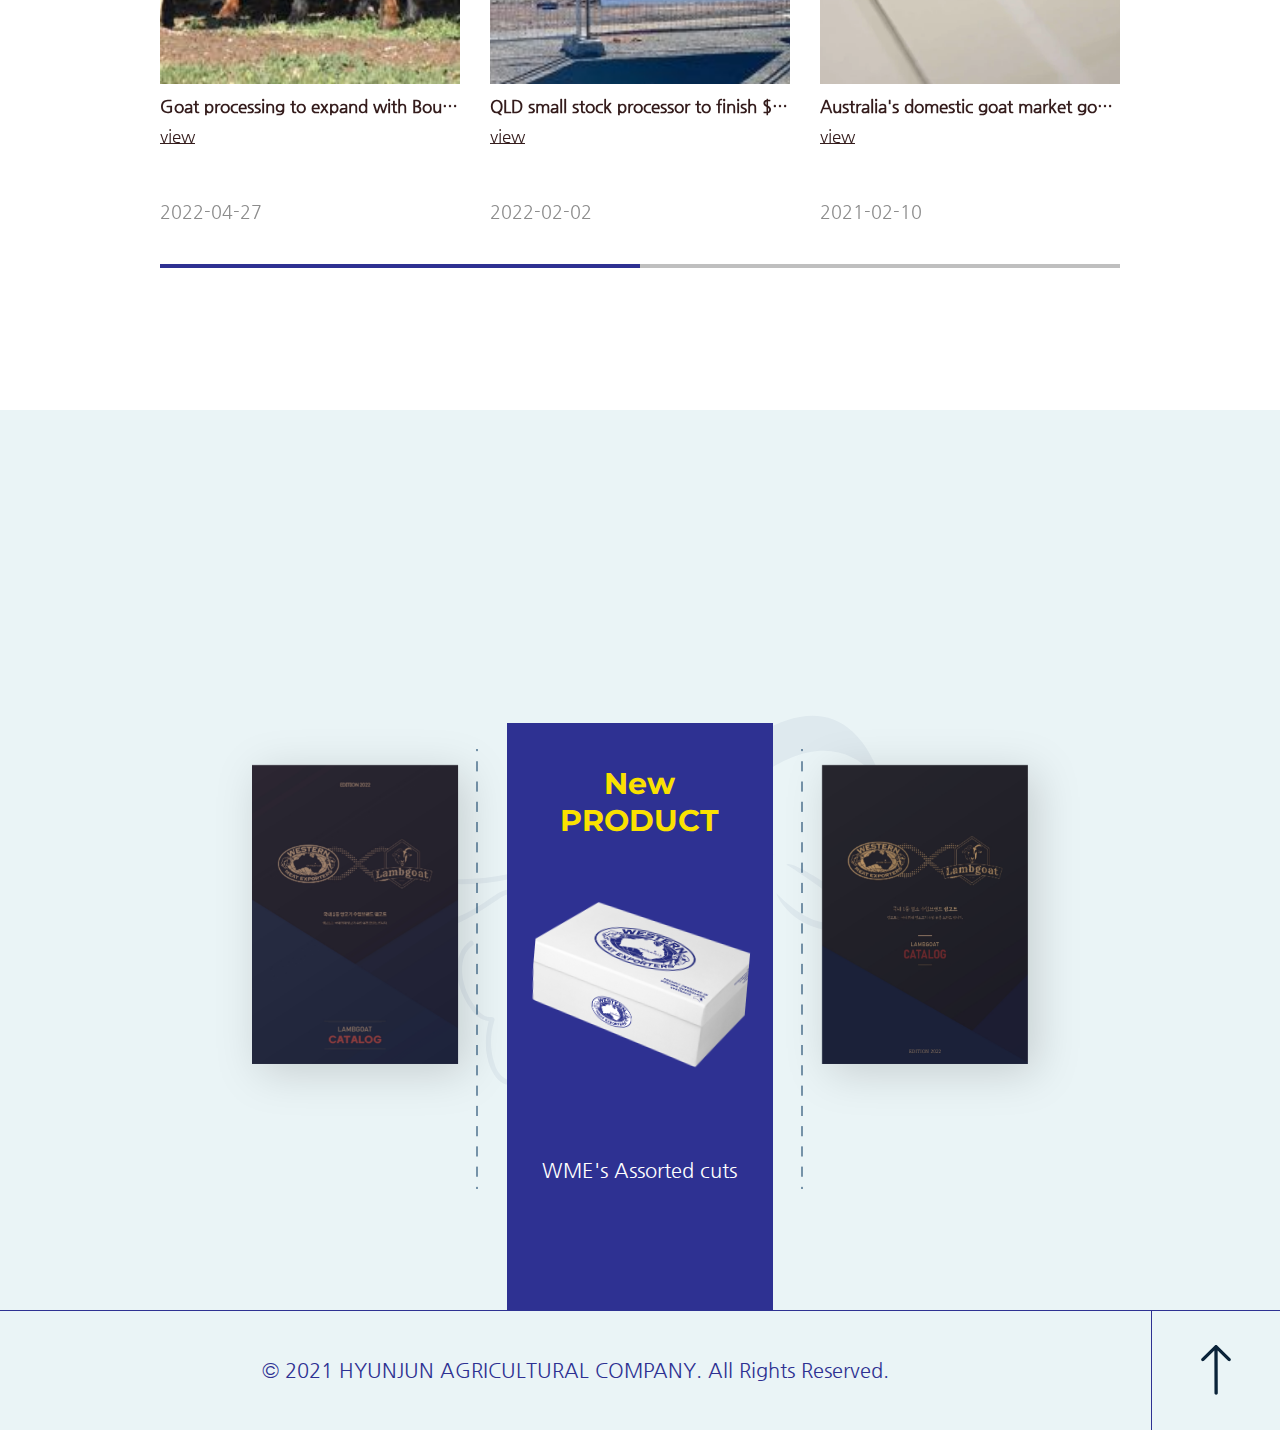
==== commit a40d170b: "wme section redesign" ====
--- a/index.html
+++ b/index.html
@@ -8,7 +8,7 @@
     <link href="https://unpkg.com/aos@2.3.1/dist/aos.css" rel="stylesheet">
     <link rel="stylesheet" href="https://unpkg.com/swiper/swiper-bundle.min.css"/>
     <link rel="stylesheet" type="text/css" href="css/index.css">
-    <link rel="stylesheet" type="text/css" media="(min-width: 600px) and (max-width: 1200px)" href="css/index_T.css">
+    <link rel="stylesheet" type="text/css" media="(min-width: 600px) and (max-width: 1280px)" href="css/index_T.css">
 </head>
 <body>
     <header id="header" class="header">
@@ -100,116 +100,288 @@
             <div class="mainBox">
                 <div class="partnerBox">
                     <h2 class="partner_txt"><img src="img/sec1_title.svg" alt="Partnership"></h2>
-                    <div class="partner_logo"><img src="img/logo/logo_w.svg" alt="partershipLogo"></div>
+                    <div class="partner_logo"><img src="img/logo/logo_pt.svg" alt="partershipLogo"></div>
                 </div>
             </div>
         </section><!-- // sec1-->
         <section class="sec2">
-            <div class="secInner">
-                <article class="intro_t">
-                    <div class="intro_t_loop">
-                        <ul>
-                            <li class="loop_txt">Western Meat Exporters</li>
-                            <li class="loop_txt">Western Meat Exporters</li>
-                        </ul>
-                    </div>
-                    <h3 class="intro_t_tit">WME?</h3>
-                    <p class="intro_t_txt">
-                        Western Meat Exporter사는 1996년에 설립되어 <br />
-                        양고기 및 염소고기만을 전문적으로 생산하는 회사로서, <br />
-                        호주 업체 중에서도 까다로운 인증들을 다수 보유해 <br />
-                        전세계 21개국에 수출하고 있는 염소와 양 전문 브랜드입니다. 
-                    </p>
-                </article>
-                <article class="intro_b">
-                    <h3 class="intro_b_tit">Affiliated Industry Organisations</h3>
-                    <div class="intro_b_cont">
-                        <div class="affi_imgBox">
-                            <ul class="affi_lists">
-                                <li class="affi_list affi_list1">
-                                    <div></div>
-                                </li>
-                                <li class="affi_list affi_list2">
-                                    <div></div>
-                                </li>
-                                <li class="affi_list affi_list3">
-                                    <div></div>
-                                </li>
-                                <li class="affi_list affi_list4">
-                                    <div></div>
-                                </li>
+            
+                <div class="art1">
+                    <article class="intro_t">
+                        <div class="intro_t_loop">
+                            <ul>
+                                <li class="loop_txt">Western Meat Exporters</li>
+                                <li class="loop_txt">Western Meat Exporters</li>
                             </ul>
-                            <ul class="affi_lists">
-                                <li class="affi_list affi_list5">
-                                    <div></div>
-                                </li>
-                                <li class="affi_list affi_list6">
-                                    <div></div>
-                                </li>
-                                <li class="affi_list affi_list7">
-                                    <div></div>
-                                </li>
-                                <li class="affi_list affi_list8">
-                                    <div></div>
-                                </li>
-                            </ul>
-                            <ul class="affi_lists">
-                                <li class="affi_list affi_list9">
-                                    <div></div>
-                                </li>
-                                <li class="affi_list affi_list10">
-                                    <div></div>
-                                </li>
-                                <li class="affi_list affi_list11">
-                                    <div></div>
-                                </li>
-                                <li class="affi_list affi_list12">
-                                    <div></div>
-                                </li>
-                            </ul>
-                        </div>
-                        <div class="affi_txtBox">
-                            <p>
-                                WME는 업체 중 최초로 염소 제품만을 생산·가공하는
-                                생산시설을 보유하고 있으며 더욱 높은 품질의 제품을
-                                생산하기 위하여 까다롭기로 유명한 호주의 <strong>HACCP인증</strong>에 
-                                따른 자체 가공라인에서 제품을 생산하고 있습니다.
-                                나아가 Charleville에 자체 물류시스템을 구축함으로 
-                                이동과정에서의 스트레스를 최소화하여 
-                                <strong>동물복지인증</strong>을 획득하였습니다. 
+                        </div>
+                        <p class="intro_t_txt">
+                            Western Meat Exporter사는 1996년에 설립되어 <br />
+                            양고기 및 염소고기만을 전문적으로 생산하는 회사로서, <br />
+                            호주 업체 중에서도 까다로운 인증들을 다수 보유해 <br />
+                            전세계 21개국에 수출하고 있는 염소와 양 전문 브랜드입니다. 
+                        </p>
+                    </article>
+                </div>
+                <div class="art2">
+                    <div class="secInner">
+                        <article class="verti">
+                            <h4 class="cate">Vertificated quality</h4>
+                            <div class="certi_zone">
+                                <div class="verti_img" data-aos="fade-up" data-aos-duration="500">
+                                    <img src="img/logo/affili.png" alt="인증마크 모음">
+                                </div>
+                                <div class="verti_cont" data-aos="fade-up" data-aos-duration="500">
+                                    <p>WME는HACCP(해썹) 인증, AQIS(호주식품안전성) 인증, QSF(퀸즈랜드 안전식품) 인증, <br /> AUSMEAT(호주축산물등급위원회) A+ 등급 인증, Livestock Welfare(동물복지) 인증,<br /> HALAL 인증, ACO(호주 유기농) 인증, USDA CO(미국 농림부 유기농) 인증 등을 보유하여<br /> 소비자들에게 <strong>최상의 품질</strong>을 공급합니다.</p>
+                                </div>
+                            </div>
+                            <div class="add_zone">
+                                <ul>
+                                    <li class="add_card" data-aos="fade-up" data-aos-duration="500">
+                                        <div class="add_img">
+                                            <div class="img img1"></div>
+                                        </div>
+                                        <div class="add_cont">
+                                            <h5>자체 생산시설 보유</h5>
+                                            <p>
+                                                WME는 업체 중 최초로 염소 제품만을 생산·가공하는
+                                                생산시설을 보유하여 뛰어난 품질의 제품을 생산합니다.
+                                            </p>
+                                        </div>
+                                    </li>
+                                    <li class="add_card" data-aos="fade-up" data-aos-duration="500" data-aos-delay="400">
+                                        <div class="add_img">
+                                            <div class="img img2"></div>
+                                        </div>
+                                        <div class="add_cont">
+                                            <h5>HACCP 인증에 따른 생산</h5>
+                                            <p>
+                                                높은 품질을 위하여 까다롭기로 유명한
+                                                호주의 HACCP 인증에 따른 자체 가공라인으로 제품을 생산합니다.
+                                            </p>
+                                        </div>
+                                    </li>
+                                    <li class="add_card" data-aos="fade-up" data-aos-duration="500" data-aos-delay="700">
+                                        <div class="add_img">
+                                            <div class="img img3"></div>
+                                        </div>
+                                        <div class="add_cont">
+                                            <h5>동물복지 인증</h5>
+                                            <p>
+                                                자체 물류시스템을 구축한 WME는 이동과정에서의
+                                                스트레스를 최소화하여 동물복지인증을 획득하였습니다.
+                                            </p>
+                                        </div>
+                                    </li>
+                                </ul>
+                            </div>
+                        </article><!--  // verti-->
+                        <article class="austMeat">
+                            <h4 class="cate">Australian Meat</h4>
+                            <p class="descrip" data-aos="fade-up" data-aos-duration="500">호주산 염소고기는 다른 수입 염소고기보다 뛰어난 품질을 자랑합니다.</p>
+                            <div class="austMeatZone">
+                                <ul>
+                                    <li class="meatCard meatCard1" data-aos="flip-left" data-aos-duration="500">
+                                        <div class="cardWrap">
+                                            <div class="meat_img meat_img1"></div>
+                                            <div class="meat_cont">
+                                                <h5>자연 친화적 환경</h5>
+                                                <p>
+                                                    전 세계에서 청정지역으로 손꼽히는 호주는 
+                                                    염소와 양을 키우기에 
+                                                    최적화된 환경과 기후를 
+                                                    자랑합니다.
+                                                </p>
+                                            </div>
+                                        </div>
+                                    </li>
+                                    <li class="meatCard meatCard2" data-aos="flip-left" data-aos-duration="500">
+                                        <div class="cardWrap">
+                                            <div class="meat_img meat_img2"></div>
+                                            <div class="meat_cont">
+                                                <h5>자유로운 방목</h5>
+                                                <p>
+                                                    호주의 청정 대자연에서 
+                                                    자유롭게 자란 염소들은
+                                                    스트레스가 적고, 운동량이 많기때문에 지방이 적고 살코기 많아
+                                                    담백한 맛을 
+                                                    즐길 수 있습니다.
+                                                </p>
+                                            </div>
+                                        </div>
+                                    </li>
+                                    <li class="meatCard meatCard3" data-aos="flip-left" data-aos-duration="500">
+                                        <div class="cardWrap">
+                                            <div class="meat_img meat_img3"></div>
+                                            <div class="meat_cont">
+                                                <h5>無 항생제</h5>
+                                                <p>인위적인 제초제나 농약,
+                                                    비료를 사용하지 않고, 성장호르몬제나
+                                                    항생제를 함유한 사료를 
+                                                    먹이지 않습니다.
+                                                </p>
+                                            </div>
+                                        </div>
+                                    </li>
+                                    <li class="meatCard meatCard4" data-aos="flip-left" data-aos-duration="500">
+                                        <div class="cardWrap">
+                                            <div class="meat_img meat_img4"></div>
+                                            <div class="meat_cont">
+                                                <h5>까다로운 식품안전 및 추적이력제(tracebility)</h5>
+                                                <p>
+                                                    호주는 가축이 농장에서 
+                                                    태어나는 순간부터 도축될 때까지의
+                                                    모든 과정을 추적 및 기록하는 식품안전 및 추적이력제 시스템이
+                                                    있어, 소비자들이 안전하게 
+                                                    신뢰할 수 있습니다.
+                                                </p>
+                                            </div>
+                                        </div>
+                                    </li>
+                                    <li class="meatCard meatCard5" data-aos="flip-left" data-aos-duration="500">
+                                        <div class="cardWrap">
+                                            <div class="meat_img meat_img5"></div>
+                                            <div class="meat_cont">
+                                                <h5>청결한 가공과 유통과정</h5>
+                                                <p>
+                                                    호주의 엄격하고 위생적인 생산 시스템에 따라 
+                                                    생산되며,
+                                                    육류 가공시설의 도살은 동물 보호를 위한 까다로운 법적
+                                                    기준에 따른 절차로 수행하고 있습니다. 빈틈없는 기준으로
+                                                    청결하고 안전한 제품을 
+                                                    소비자들에게 제공합니다.
+                                                </p>
+                                            </div>
+                                        </div>
+                                    </li>
+                                </ul>
+                            </div>
+                         </article><!--  // austMeat-->
+                        </div>
+                    </div>
+                    <div class="art3">
+                        <div class="secInner">
+                            <article class="assoCut">
+                                <h4 class="cate">Assorted Cuts</h4>
+                                <div class="assoCutZone">
+                                    <figure data-aos="fade-left" data-aos-delay="300">
+                                        <img src="img/sec2_box.png" alt="assorted cuts">
+                                        <figcaption>Western 로고가 박혀있는 하얀 박스 </figcaption>
+                                    </figure>
+                                    <p data-aos="fade-up">
+                                        WME는 기존 비규격화된 제품에서 야기되는 문제를 보완하기 위해 <br />
+                                        자동화 생산시설 증설을 통한 <strong>최초의 규격제품(Assorted cuts)</strong>을 <br />
+                                        출시하였습니다.
+                                    </p>
+                                </div>
+                            </article><!--  // assoCut-->
+                        </div>
+                    </div>
+                    <div class="art4">
+                        <div class="secInner">
+                            <article class="partner">
+                                <div class="partnerZone">
+                                    <div class="partner_cont">
+                                        <p data-aos="fade-up" data-aos-duration="500">
+                                            이러한 WME는 현재 한국, 미국 및 캐나다 등을 비롯한 <br />
+                                            세계 염소 수출시장의 물량 대부분을 공급하고 있는  <br />
+                                            <strong>세계적 염소 수출기업</strong>입니다
+                                        </p>
+                                    </div>
+                                </div>
+                            </article><!--  // partner-->
+                        </div>
+                    </div>
+                <!--<div class="secInner">
+                    <article class="intro_b">
+                        <h3 class="intro_b_tit">Affiliated Industry Organizations</h3>
+                        <div class="intro_b_cont">
+                            <div class="affi_imgBox">
+                                <ul class="affi_lists">
+                                    <li class="affi_list affi_list1">
+                                        <div></div>
+                                    </li>
+                                    <li class="affi_list affi_list2">
+                                        <div></div>
+                                    </li>
+                                    <li class="affi_list affi_list3">
+                                        <div></div>
+                                    </li>
+                                    <li class="affi_list affi_list4">
+                                        <div></div>
+                                    </li>
+                                </ul>
+                                <ul class="affi_lists">
+                                    <li class="affi_list affi_list5">
+                                        <div></div>
+                                    </li>
+                                    <li class="affi_list affi_list6">
+                                        <div></div>
+                                    </li>
+                                    <li class="affi_list affi_list7">
+                                        <div></div>
+                                    </li>
+                                    <li class="affi_list affi_list8">
+                                        <div></div>
+                                    </li>
+                                </ul>
+                                <ul class="affi_lists">
+                                    <li class="affi_list affi_list9">
+                                        <div></div>
+                                    </li>
+                                    <li class="affi_list affi_list10">
+                                        <div></div>
+                                    </li>
+                                    <li class="affi_list affi_list11">
+                                        <div></div>
+                                    </li>
+                                    <li class="affi_list affi_list12">
+                                        <div></div>
+                                    </li>
+                                </ul>
+                            </div>
+                            <div class="affi_txtBox">
+                                <p>
+                                    WME는 업체 중 최초로 염소 제품만을 생산·가공하는
+                                    생산시설을 보유하고 있으며 더욱 높은 품질의 제품을
+                                    생산하기 위하여 까다롭기로 유명한 호주의 <strong>HACCP인증</strong>에 
+                                    따른 자체 가공라인에서 제품을 생산하고 있습니다.
+                                    나아가 Charleville에 자체 물류시스템을 구축함으로 
+                                    이동과정에서의 스트레스를 최소화하여 
+                                    <strong>동물복지인증</strong>을 획득하였습니다. 
+                                </p>
+                            </div>
+                        </div>
+                    </article>
+                    <article class="boxArea">
+                        <div class="box_cont">
+                            <p data-aos="fade-up">
+                                최근, 자동화 생산시설 증설을 통하여 기존 비규격화 제품(CSS)에서 <br />
+                                야기되는 위생, 물류, 보관 등의 단점을 보완하는 <br />
+                                <strong>최초의 규격제품(Assorted cuts)</strong>을 출시하였습니다.
                             </p>
-                        </div>
-                    </div>
-                </article>
-                <article class="boxArea">
-                    <div class="box_cont">
-                        <p data-aos="fade-up">
-                            최근, 자동화 생산시설 증설을 통하여 기존 비규격화 제품(CSS)에서 <br />
-                            야기되는 위생, 물류, 보관 등의 단점을 보완하는 <br />
-                            <strong>최초의 규격제품(Assorted cuts)</strong>을 출시하였습니다.
-                        </p>
-                        <figure data-aos="fade-left" data-aos-delay="300">
-                            <img src="img/sec2_box.png" alt="assorted cuts">
-                            <figcaption>Western 로고가 박혀있는 하얀 박스 </figcaption>
-                        </figure>
-                    </div>
-                </article>
-                <article class="wmeArea">
-                    <div class="wme_cont">
-                        <p data-aos="fade-up" data-aos-duration="500">
-                            이러한 WME 현재 한국, 미국 및 캐나다 등을 비롯한 <br />
-                            세계 염소 수출시장의 물량 대부분을 공급하고 있는  <br />
-                            <strong>세계적 염소 수출기업</strong>입니다
-                        </p>
-                    </div>
-                </article>
-            </div>
+                            <figure data-aos="fade-left" data-aos-delay="300">
+                                <img src="img/sec2_box.png" alt="assorted cuts">
+                                <figcaption>Western 로고가 박혀있는 하얀 박스 </figcaption>
+                            </figure>
+                        </div>
+                    </article>
+                    <article class="wmeArea">
+                        <div class="wme_cont">
+                            <p data-aos="fade-up" data-aos-duration="500">
+                                이러한 WME 현재 한국, 미국 및 캐나다 등을 비롯한 <br />
+                                세계 염소 수출시장의 물량 대부분을 공급하고 있는  <br />
+                                <strong>세계적 염소 수출기업</strong>입니다
+                            </p>
+                        </div>
+                    </article>
+                </div>
+            </div>-->
         </section><!-- // sec2-->
         <section class="sec3">
             <div class="secInner">
                 <div class="news_tit">
                     <h3 class="news_title"><img src="img/sec3_title.svg" alt="WME on NEWS"></h3>
-                    <p class="news_desc">WME에 새롭게 공개되는 정보들을 살펴보세요.</p>
+                    <p class="news_desc">WME에 관한 세계 뉴스를 실시간으로 확인하세요.</p>
                 </div>
                 <div class="news_cont">
                     <div class="swiper mySwiper">
@@ -223,18 +395,6 @@
                                         <h5 class="news_name">Goat processing to expand with Bourke abattoir to open later this year</h5>
                                         <a target="_blank" href="https://www.beefcentral.com/processing/goat-processing-to-expand-with-bourke-abattoir-to-open-later-this-year/" class="news_view">view</a>
                                         <p class="date">2022-04-27</p>
-                                    </div>
-                                </div>
-                            </div>
-                            <div class="swiper-slide" onclick="window.open('https://www.sheepcentral.com/processors-and-lotfeeders-look-into-grain-fed-goats/')">
-                                <div class="newsCard">
-                                    <div class="thum">
-                                        <div class="thum_img thum_img2"></div>
-                                    </div>
-                                    <div class="cont">
-                                        <h5 class="news_name">Processors and lotfeeders look into grain-fed goats</h5>
-                                        <a target="_blank" href="https://www.sheepcentral.com/processors-and-lotfeeders-look-into-grain-fed-goats/" class="news_view">view</a>
-                                        <p class="date">2022-02-21</p>
                                     </div>
                                 </div>
                             </div>
--- a/css/index.css
+++ b/css/index.css
@@ -25,6 +25,14 @@
 @font-face {
     font-family: "RaleWay_R";
     src: url(../assets/Raleway-Medium.ttf);
+}
+@font-face {
+    font-family: "nanum_R";
+    src: url(../assets/NanumGothic-Regular.ttf);
+}
+@font-face {
+    font-family: "nanum_B";
+    src: url(../assets/NanumGothic-Bold.ttf);
 }
 
 /* Common */
@@ -33,18 +41,14 @@
     --main-color: #2E3192;
     --text-color: #0A2339;
     --sub-color: #EAF4F6;
+    --subtext-color: #373737;
 }
 html, body {
-    font-family: "Montserrat_R";
+    font-family: "nanum_R";
     font-size: 10px;
     word-break: keep-all;
     overflow-x: hidden;
 }
-section {
-    display: flex;
-    justify-content: center;
-    align-items: center;
-}
 body::-webkit-scrollbar {
     display: none;
 }
@@ -52,6 +56,11 @@
     max-width: 1680px;
     width: 100%;
     margin: 0 auto;
+}
+.cate {
+    font: 10rem "Montserrat_BB";
+    color: var(--main-color);
+    margin-bottom: 11rem;
 }
 /* .container {
 
@@ -68,8 +77,8 @@
     z-index: 999;
 }
 .header .logo a {
-    width: 36rem;
-    height: 11.4rem;
+    width:13rem;
+    height: 14rem;
     text-indent: -9999rem;
     background-size: cover;
     background-repeat: no-repeat;
@@ -232,6 +241,9 @@
     filter: grayscale(100%);
     z-index: 1;
     animation: bgColor 1.5s 10s linear forwards;
+    display: flex;
+    justify-content: center;
+    align-items: center;
 }
 .sec1 .secInner .web .sloganWrap {
     position: relative;
@@ -401,26 +413,37 @@
 } */
 /* sec2 */
 .sec2 {
-    padding: 23rem 0;
+    /*background: var(--main-color);*/
+    color: var(--main-txt);
+}
+.art1 {
+    padding: 15rem 0;
     background: var(--main-color);
-    color: var(--main-txt);
-}
-.sec2 .secInner .intro_t ul {
+}
+.sec2 .intro_t {
+    width: 100%;
+    height: 100%;
+}
+.sec2 .intro_t .intro_t_loop {
+    position: relative;
+    top: 8rem;
+}
+.sec2 .intro_t ul {
     /* width: 200%; */
     display: flex;
     transform: translateX(20%);
     gap: 16rem;
 }
 
-.sec2 .secInner .intro_t ul > li {
+.sec2 .intro_t ul > li {
     flex: 0 0 auto;
 }
-.sec2 .secInner .intro_t ul .loop_txt {
+.sec2 .intro_t ul .loop_txt {
     font: 25rem "RaleWay_R";
     color: #6a6caf88;
 
 }
-.sec2 .secInner .intro_t .intro_t_tit {
+.sec2 .intro_t .intro_t_tit {
     position: relative;
     text-align: center;
     font-size: 3rem;
@@ -428,7 +451,7 @@
     margin-bottom: 3rem;
 
 }
-.sec2 .secInner .intro_t .intro_t_txt {
+.sec2 .intro_t .intro_t_txt {
     position: relative;
     width: 80%;
     margin: 0 auto;
@@ -437,6 +460,231 @@
     line-height: 2;
     
 }
+.art2 {
+    padding: 21rem 0;
+    border: 1px solid red;
+    
+    color: #373737;
+}
+.art2 .verti_img img {
+    width: 100%;
+    height: auto;
+}
+.art2 .verti_cont {
+    text-align: center;
+    margin-top: 25rem;
+    font-size: 3rem;
+    line-height: 2;
+}
+.add_zone {
+    margin-top: 21.7rem;
+}
+.add_zone ul {
+    display: flex;
+    justify-content: space-between;
+    gap: 4%;
+    align-items: center;
+}
+.add_zone ul li.add_card .add_img {
+    height: 84rem;
+    overflow: hidden;
+}
+.add_zone ul li.add_card:nth-child(2) {
+    transform: translateY(13rem);
+}
+.add_zone ul li.add_card:nth-child(3) {
+    transform: translateY(26rem);
+}
+.add_zone ul li.add_card .add_img .img {
+    position: relative;
+    width: 100%;
+    height: 100%;
+    background-repeat: no-repeat;
+    background-size: cover;
+    filter: grayscale(1);
+    transition: 0.35s;
+}
+.add_zone ul li.add_card .add_img .img::before {
+    content: '';
+    position: absolute;
+    width: 100%;
+    height: 100%;
+    background: rgba(23, 23, 31, 0.6);
+    transition: 0.35s;
+}
+.add_zone ul li.add_card .add_img .img1 {
+    background-position: center;
+    background-image: url("../img/bg/sec2_thum1.jpg");
+}
+.add_zone ul li.add_card .add_img .img2 {
+    background-position: 80% 0;
+    
+    background-image: url("../img/bg/sec2_thum2.jpg");
+    transform: scale(1.35);
+}
+.add_zone ul li.add_card .add_img .img3 {
+    background-position: center;
+    background-image: url("../img/bg/sec2_thum3.png");
+}
+
+.add_zone ul li.add_card .add_cont h5 {
+    font: 3rem "nanum_B";
+    color: var(--main-color);
+    letter-spacing: 0.055em;
+    margin: 5.5rem 0 3rem;
+}
+.add_zone ul li.add_card .add_cont p {
+    color: var(--subtext-color);
+    font-size: 1.8rem;
+    letter-spacing: 0.055em;
+    line-height: 2.6rem;
+}
+.add_zone ul li.add_card:hover .add_img .img {
+    filter: grayscale(0);
+}
+.add_zone ul li.add_card:hover .add_img .img::before {
+    background: rgba(23, 23, 31, 0.0);
+}
+.austMeat {
+    margin-top: 50rem;
+}
+.austMeat .descrip {
+    margin-bottom: 13rem;
+    font-size: 3rem;
+}
+.austMeatZone ul {
+    display: flex;
+    justify-content: center;
+    flex-wrap: wrap;
+    gap: 16rem;
+    align-items: center;
+}
+.austMeatZone ul li.meatCard {
+    width: 39.5833vw;
+    min-width: 60rem;
+    height: 55.5rem;
+    margin-bottom: 10.5rem;
+    transition: 0.35s;
+}
+
+.austMeatZone ul li.meatCard .cardWrap {
+    width: 100%;
+    height: 100%;
+    position: relative;
+}
+.meatCard .meat_img {
+    width: 100%;
+    height: 100%;
+    background-position: 10%;
+    background-repeat: no-repeat;
+    background-size: cover;
+}
+.meatCard .meat_img1 {background-image: url("../img/bg/sec2_m1.jpg");}
+.meatCard .meat_img2 {background-image: url("../img/bg/sec2_m2.png");}
+.meatCard .meat_img3 {background-image: url("../img/bg/sec2_m3.jpg");}
+.meatCard .meat_img4 {background-image: url("../img/bg/sec2_m4.jpg");}
+.meatCard .meat_img5 {background-image: url("../img/bg/sec2_m5.jpg");}
+.meatCard .meat_cont {
+    position: absolute;
+    left: 0;
+    top: 0;
+    width: 45%;
+    height: 100%;
+    padding: 4rem;
+    color: white;
+}
+.meatCard1 .meat_cont {background-color: #25604A;}
+.meatCard2 .meat_cont {background-color: #705B3B;}
+.meatCard3 .meat_cont {background-color: #B99E76;}
+.meatCard4 .meat_cont {background-color: #1A1C65;}
+.meatCard5 .meat_cont {background-color: #0A2339;}
+
+.meat_cont > h5 {
+    font: 3rem "nanum_B";
+    
+}
+.meat_cont > p {
+    position: absolute;
+    width: 80%;
+    bottom: 4rem;
+    font-size: 2rem;
+    line-height: 1.5;
+}
+/* .assoCut {
+    margin: 14.5rem 0 41rem;
+}  */
+.art3 {
+    width: 100%;
+    /* height: 100vh; */
+    padding: 21rem 0 10rem;
+    border: 1px solid red;
+    background: #ECECEC;
+}
+.assoCutZone {
+    display: flex;
+    justify-content: space-between;
+    align-items: center;
+    gap: 7rem;
+}
+.assoCutZone p {
+    font-size: 2.2rem;
+    word-break: keep-all;
+    line-height: 2;
+    color: var(--subtext-color);
+    text-align: right;
+}
+
+.assoCutZone figure img {
+    width: 71rem;
+    height: auto;
+    filter: drop-shadow(3px 4px 4px rgba(0, 0, 0, 0.25));
+}
+
+.assoCutZone figure figcaption {
+    position: absolute;
+    width: 1px;
+    height: 1px;
+    overflow: hidden;
+}
+.art4 {
+    width: 100%;
+    height: 68rem;
+    background: var(--main-color);
+}
+.art4 .secInner, .partner {
+    width: 100%;
+    height: 100%;
+}
+.partnerZone {
+    width: 100%;
+    height: 100%;
+    text-align: center;
+}
+.partnerZone .partner_cont {
+    width: 100%;
+    height: 100%;
+    display: flex;
+    justify-content: center;
+    align-items: center;
+}
+.partnerZone .partner_cont p {
+    margin-top: 10%;
+    position: relative;
+    font-size: 3rem;
+    line-height: 2;
+}
+.partnerZone .partner_cont p::before {
+    content: '';
+    position: absolute;
+    left: 3%;
+    top: -95%;
+    width: 95%;
+    height: 21.1rem;
+    background: url("../img/sec2_wme.svg") no-repeat center / contain;
+}
+
+
+
 .sec2 .secInner .intro_b .intro_b_tit {
     font: 3.5rem "Montserrat_BB";
     text-align: center;
@@ -542,33 +790,7 @@
     margin-right: 6rem;
     text-align: right;
 }
-.sec2 .secInner .boxArea {
-    margin: 14.5rem 0 41rem;
-} 
-.sec2 .secInner .boxArea .box_cont {
-    display: flex;
-    justify-content: space-between;
-    align-items: center;
-    gap: 7rem;
-}
-.sec2 .secInner .boxArea .box_cont p {
-    font-size: 2.2rem;
-    word-break: keep-all;
-    line-height: 2;
-}
-
-.sec2 .secInner .boxArea .box_cont figure img {
-    width: 71rem;
-    height: auto;
-    filter: drop-shadow(3px 4px 4px rgba(0, 0, 0, 0.25));
-}
-
-.sec2 .secInner .boxArea .box_cont figure figcaption {
-    position: absolute;
-    width: 1px;
-    height: 1px;
-    overflow: hidden;
-}
+
 .sec2 .secInner .wmeArea {
     text-align: center;
 }
@@ -587,7 +809,7 @@
     background: url("../img/sec2_wme.svg") no-repeat center / contain;
 }
 /* active */
-.sec2.active  .secInner .intro_t ul{
+.sec2.active  .intro_t ul{
     animation: wmeMarquee 45s linear infinite;
 }
 .sec2.active .secInner .intro_b .intro_b_cont .affi_imgBox .affi_lists {
@@ -660,7 +882,7 @@
 }
 .swiper-horizontal>.swiper-pagination-progressbar, .swiper-pagination-progressbar.swiper-pagination-horizontal, .swiper-pagination-progressbar.swiper-pagination-vertical.swiper-pagination-progressbar-opposite, .swiper-vertical>.swiper-pagination-progressbar.swiper-pagination-progressbar-opposite {
     top: unset;
-    bottom: 4rem;
+    bottom: 0%;
 }
 .swiper-pagination-progressbar .swiper-pagination-progressbar-fill {
     background: var(--main-color);
--- a/css/index_T.css
+++ b/css/index_T.css
@@ -1,49 +1,25 @@
 @charset "UTF-8";
 @import url(reset.css);
-
-/* Font */
-@font-face {
-    font-family: "Montserrat_R";
-    src: url(../assets/Montserrat-Regular.ttf);
-}
-@font-face {
-    font-family: "Montserrat_M";
-    src: url(../assets/Montserrat-Medium.ttf);
-}
-@font-face {
-    font-family: "Montserrat_SB";
-    src: url(../assets/Montserrat-SemiBold.ttf);
-}
-@font-face {
-    font-family: "Montserrat_B";
-    src: url(../assets/Montserrat-Bold.ttf);
-}
-@font-face {
-    font-family: "Montserrat_BB";
-    src: url(../assets/Montserrat-Black.ttf);
-}
 
 /* Common */
 :root {
     --main-txt: white;
-    --main-color: #0A2339;
+    --main-color: #2E3192;
+    --text-color: #0A2339;
     --sub-color: #EAF4F6;
-}
-html, body {
-    font-family: "Montserrat_R";
-    font-size: 10px;
-    overflow-x: hidden;
-    word-break: keep-all;
-}
-
+    --subtext-color: #373737;
+}
+.secInner {
+    padding: 0 9.6093vw;
+}
 /* header */
 .header {
     height: 12rem;
-    padding: 5rem;
+    padding: 12.3rem 5rem;
 }
 .header .logo a {
-    width: 27rem;
-    height: 8.5rem;
+    width: 9.6rem;
+    height: 10.3rem;
 }
 /* nav */
 .nav {
@@ -72,13 +48,13 @@
     transform: translateX(-40%) translateY(100px) scale(.7);
 }
 .sec1 .mainBox .partnerBox .partner_txt img {
-    width: 85vw;
+    width: 65vw;
 }
 .sec1 .secInner .web {
     display: none;
 }
 .sec1 .secInner .tab {
-    height: 40rem;
+    height: 50rem;
     display: flex;
     flex-direction: column;
     align-items: center;
@@ -93,15 +69,17 @@
     position: absolute;
 }
 .sec1 .secInner .sloganWrap {
-    padding-left: 9vw;
     justify-content: flex-start;
 }
 .sec1 .secInner .sloganWrap .sloganBox {
     transform: translateY(300px);
-    animation: rolling 2s linear forwards;
+    animation: rolling 3s linear forwards;
+
+
+    
 }
 .sec1 .secInner .sloganWrap .sloganBox .slogan_F {
-    animation: smoke1 2s 3s linear forwards;
+    animation: smoke1 3s 4s linear forwards;
 }
 .sec1 .secInner .sloganWrap2, .sec1 .secInner .sloganWrap3, .sec1 .secInner .sloganWrap4 {
     display: none;
@@ -112,11 +90,11 @@
 .sec1 .secInner .sloganWrap2 .slogan_WME {
     position: absolute;
     top: 30%;
-    animation: rolling2 1.75s 3s linear forwards;
+    animation: rolling2 2.5s 3.1s linear forwards;
 }
 .sec1 .secInner .sloganWrap .slogan {
     transform: translateY(300px);
-    animation: rolling 2.5s 3s linear forwards;
+    animation: rolling 2.5s 3.1s linear forwards;
 }
 .sec1 .secInner .sloganWrap4 .slogan {
     white-space: nowrap;
@@ -135,7 +113,7 @@
     position: absolute;
     opacity: 0;
     transform: translateX(40%) translateY(0%) scale(.8);
-    animation: logoRoll 2s 8s linear forwards;
+    animation: logoRoll 2s 9s linear forwards;
 }
 .sec1 .secInner .tab .sloganWrap1:nth-of-type(1), .sec1 .secInner .tab .sloganWrap1:nth-of-type(3) {
     position: relative;
@@ -156,15 +134,15 @@
     height: 15vw;
 }
 .sec1.active .secInner .tab .sloganWrap1:nth-of-type(1) {
-    animation: Wani 3s 1s linear forwards,
+    animation: Wani 3s 1.5s linear forwards,
     smoke2 2s 10s linear forwards;
 }
 .sec1.active .secInner .tab .sloganWrap1:nth-of-type(2) {
-    animation: Mani 3s 1s linear forwards,
+    animation: Mani 3s 1.5s linear forwards,
     smoke2 2s 10s linear forwards;
 }
 .sec1.active .secInner .tab .sloganWrap1:nth-of-type(3) {
-    animation: Eani 3s 1s linear forwards,
+    animation: Eani 3s 1.5s linear forwards,
     smoke2 2s 10s linear forwards;
 }
 .sec1.active .secInner .sloganWrap2, .sec1.active .secInner .sloganWrap3, .sec1.active .secInner .sloganWrap4 {
@@ -181,14 +159,77 @@
     margin-top: 18vw;
 }
 .sec1.active .secInner .tab .sloganWrap1:nth-of-type(3)::before {
-    animation: rolling2 1s 4.5s linear forwards;
+    animation: rolling2 2s 5s linear forwards;
 }
 .sec1.active .secInner .tab .sloganWrap {
     animation: smoke2 2s 10s linear forwards;
 }
  /* sec2 */
-.sec2 .secInner .intro_t .intro_t_txt {
-    font-size: 2.5vw;
+.sec2 .intro_t .intro_t_txt {
+    font-size: 2vw;
+}
+.art1 {
+    height: 100vh;
+}
+.cate {
+    margin-bottom: 6rem;
+    font-size: 5.46875vw;
+}
+.art2 .verti_cont {
+    font-size: 1.4vw;
+    margin-top: 6.6406vw;
+}
+.add_zone {
+    margin-top: 6.6406vw;
+}
+.add_zone ul li.add_card .add_img {
+    height: 40.625vw;
+}
+.add_zone ul li.add_card .add_cont h5 {
+    font-size: 2rem;
+}
+.add_zone ul li.add_card .add_cont p {
+    width: 75%;
+    font-size: 1.3rem;
+    line-height: 146%;
+}
+.austMeat .descrip {
+    font-size: 2.5rem;
+    margin-bottom: 6rem;
+}
+.austMeatZone ul {
+    gap: 9%;
+}
+.austMeatZone ul li.meatCard {
+    width: 36.5625vw;
+    height: 32.8rem;
+    min-width: 30rem;
+}
+.meatCard .meat_cont {
+    padding: 4rem 2rem;
+}
+.meat_cont > h5 {
+    font-size: 2rem;
+    line-height: 1.5;
+}
+.meat_cont > p {
+    font-size: 1.1rem;
+    line-height: 1.5;
+}
+.art3 {
+    padding: 13vw 0 10vw;
+}
+.assoCutZone figure img {
+    width: 48rem;
+}
+.assoCutZone p {
+    font-size: 1.5rem;
+}
+.art4 {
+    padding: 8.2031vw 0;
+}
+.partnerZone .partner_cont p {
+    font-size: 3rem;
 }
 .sec2 .secInner .intro_b .intro_b_tit {
     font-size: 3.5vw;
@@ -248,7 +289,41 @@
     height: 38rem; */
     top: -30%;
 }
-
+.sec3 .secInner .news_tit {
+    margin-bottom: 3.5rem;
+}
+.sec4 .secInner .pro_cont {
+    margin-top: 12rem;
+}
+.sec4 .secInner .pro_cont .catalogBox .catal_frt {
+    width: 20.6rem;
+    height: 29.9rem;
+}
+.sec4 .secInner .pro_cont .catalogBox .catal_frt::before {
+    font-size: 7rem;
+}
+.sec4 .secInner .pro_cont .pro_new {
+    width: 26.6rem;
+}
+.sec4 .secInner .pro_cont .pro_new::before, .sec4 .secInner .pro_cont .pro_new::after {
+    top: 49%;
+}
+.sec4 .secInner .pro_cont .pro_new .proBox::before {
+    left: 0px;
+    width: 100%;
+    height: 63.1rem;
+}
+.sec4 .secInner .pro_cont .pro_new .proBox h4 {
+    font-size: 3rem;
+}
+.sec4 .secInner .pro_cont .pro_new .proBox .box_ele {
+    width: 81%;
+    margin: 2rem auto 5rem;
+    height: 25rem;
+}
+.sec4 .secInner .pro_cont .pro_new .proBox span {
+    font-size: 2rem;
+}
 /* footer */
 
 /* animation */
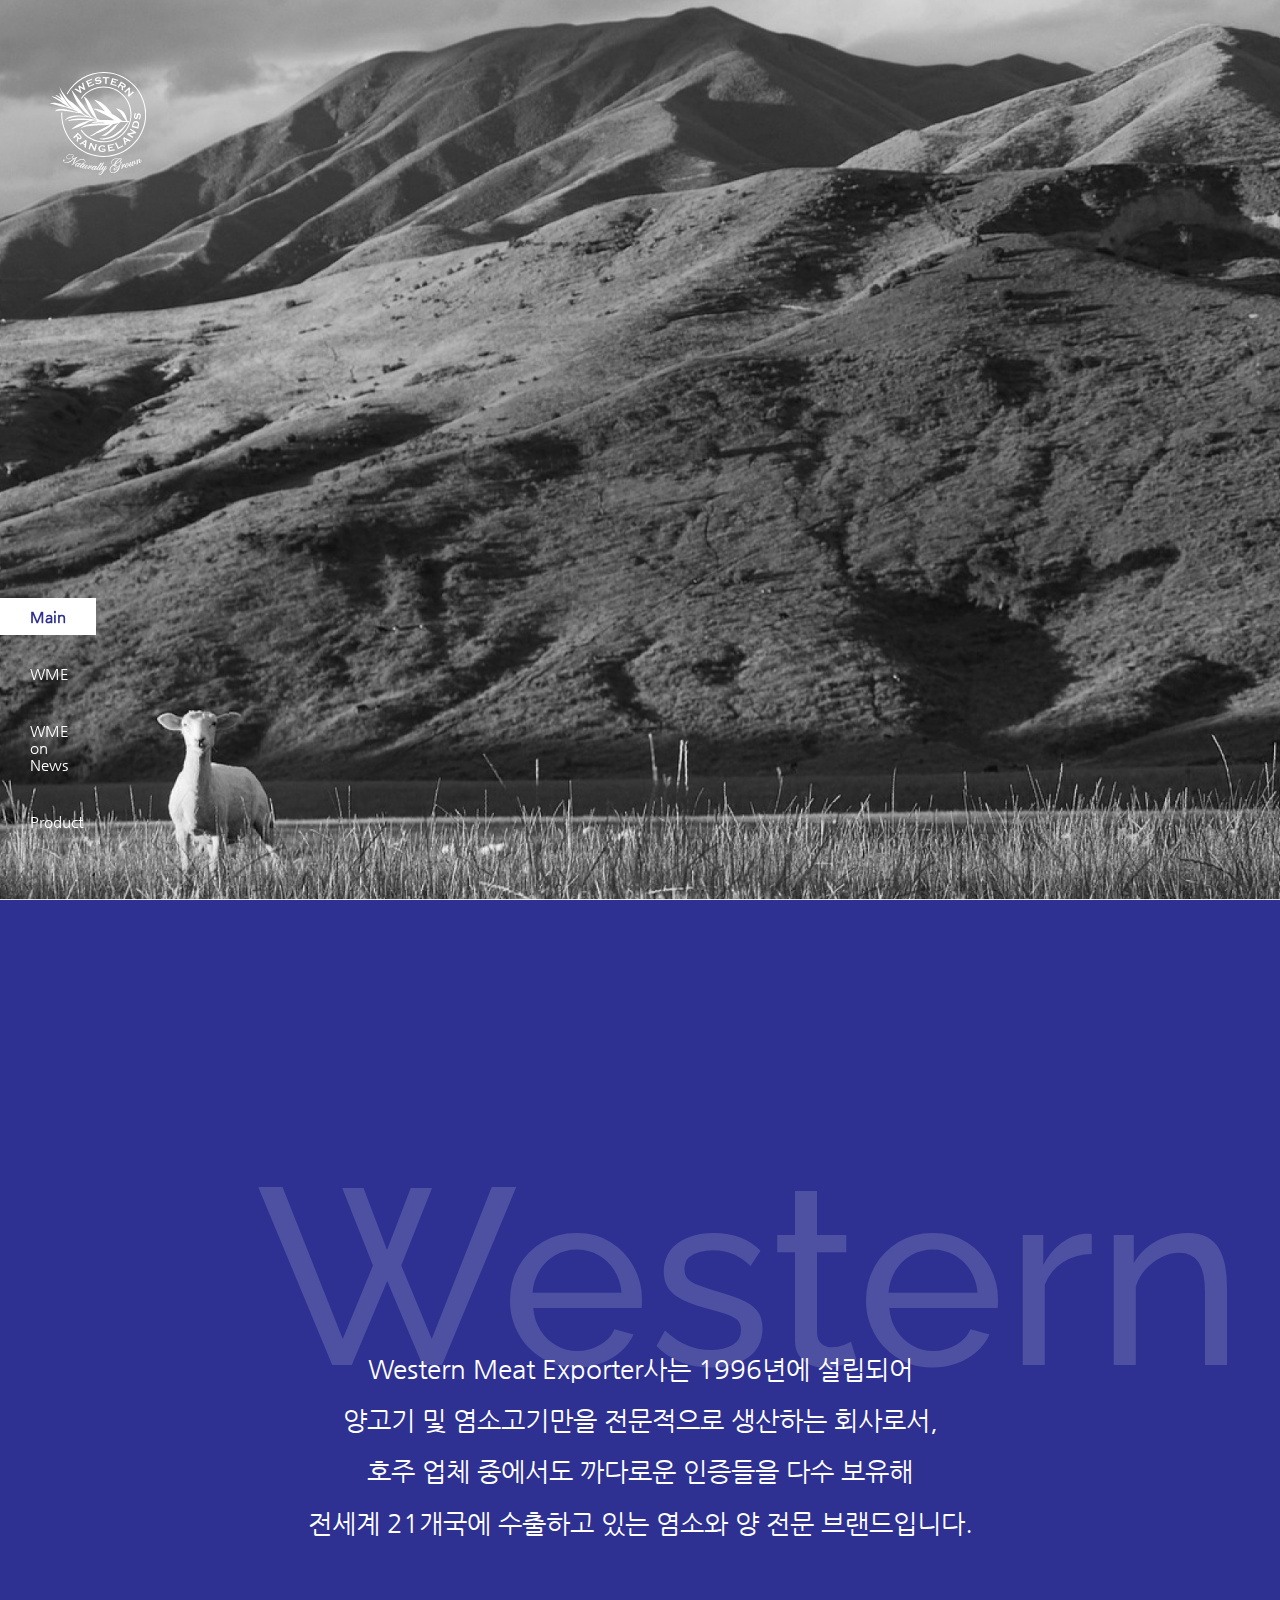
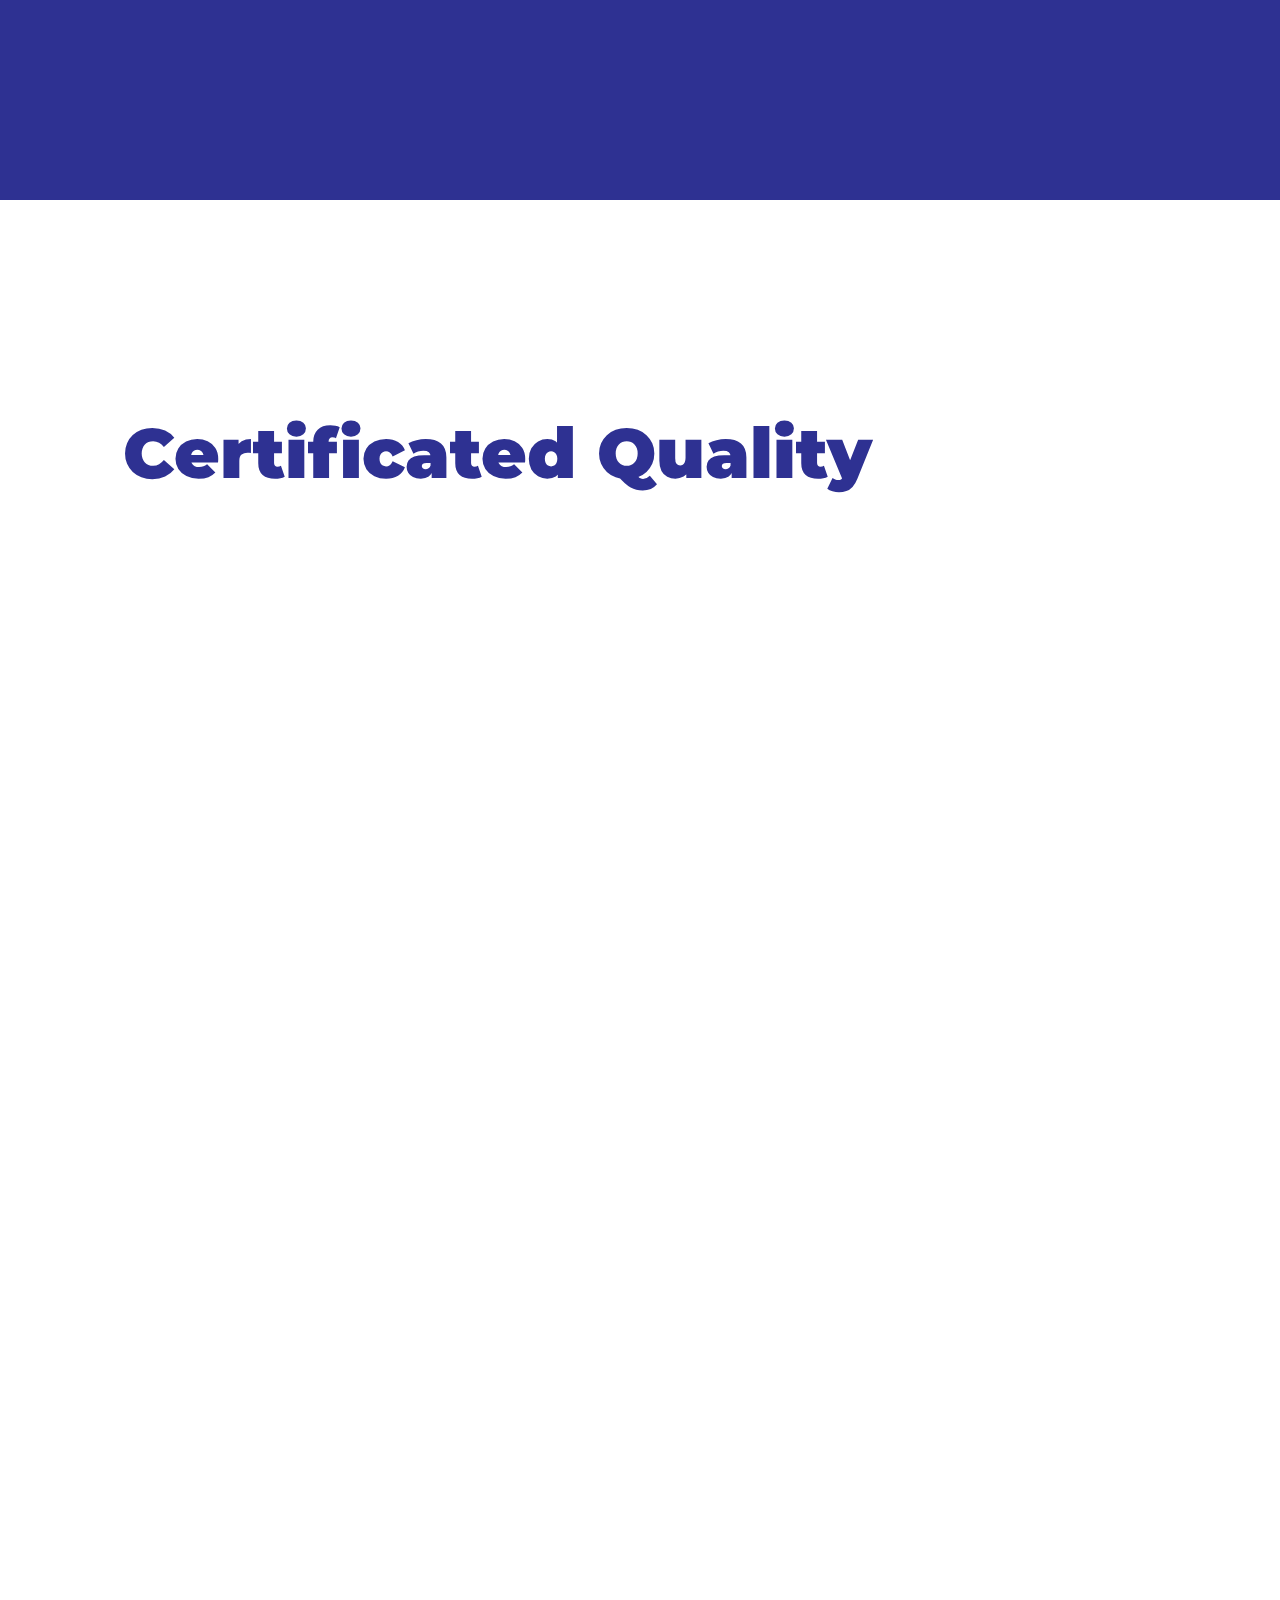
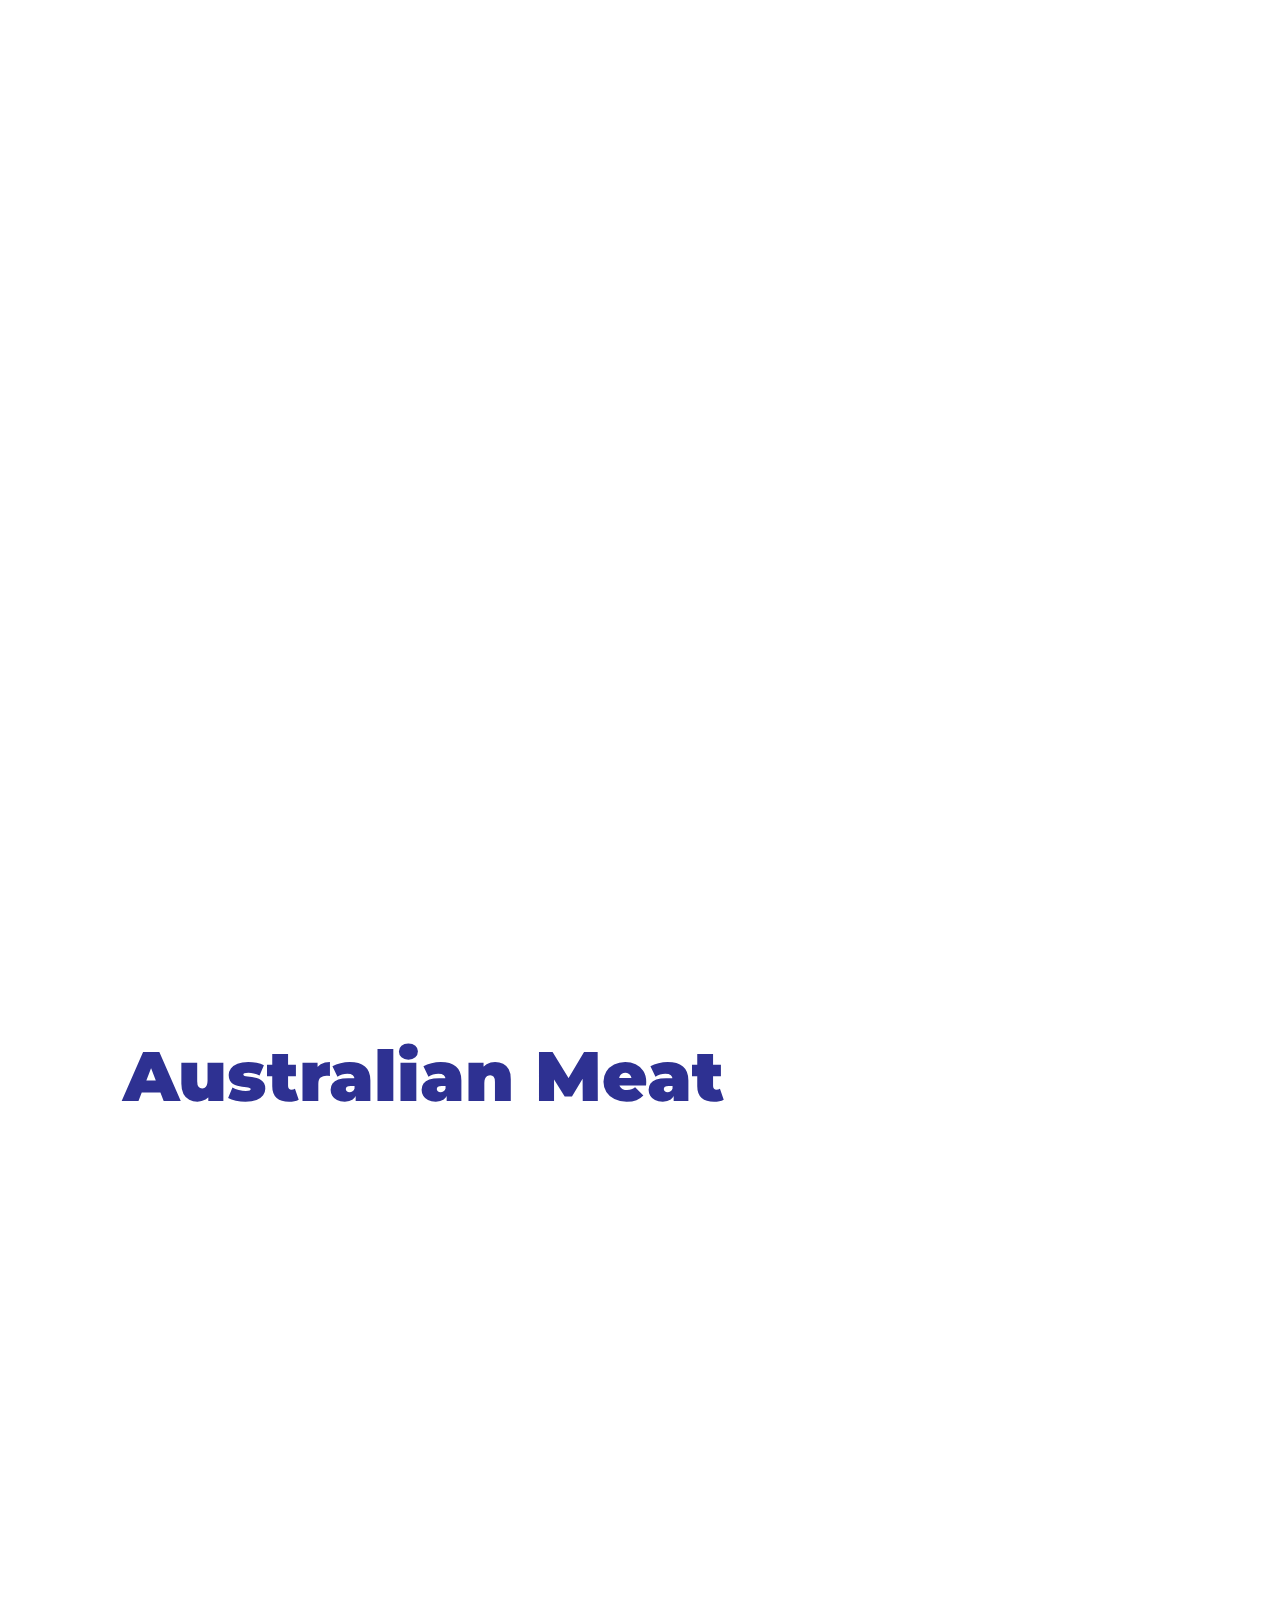
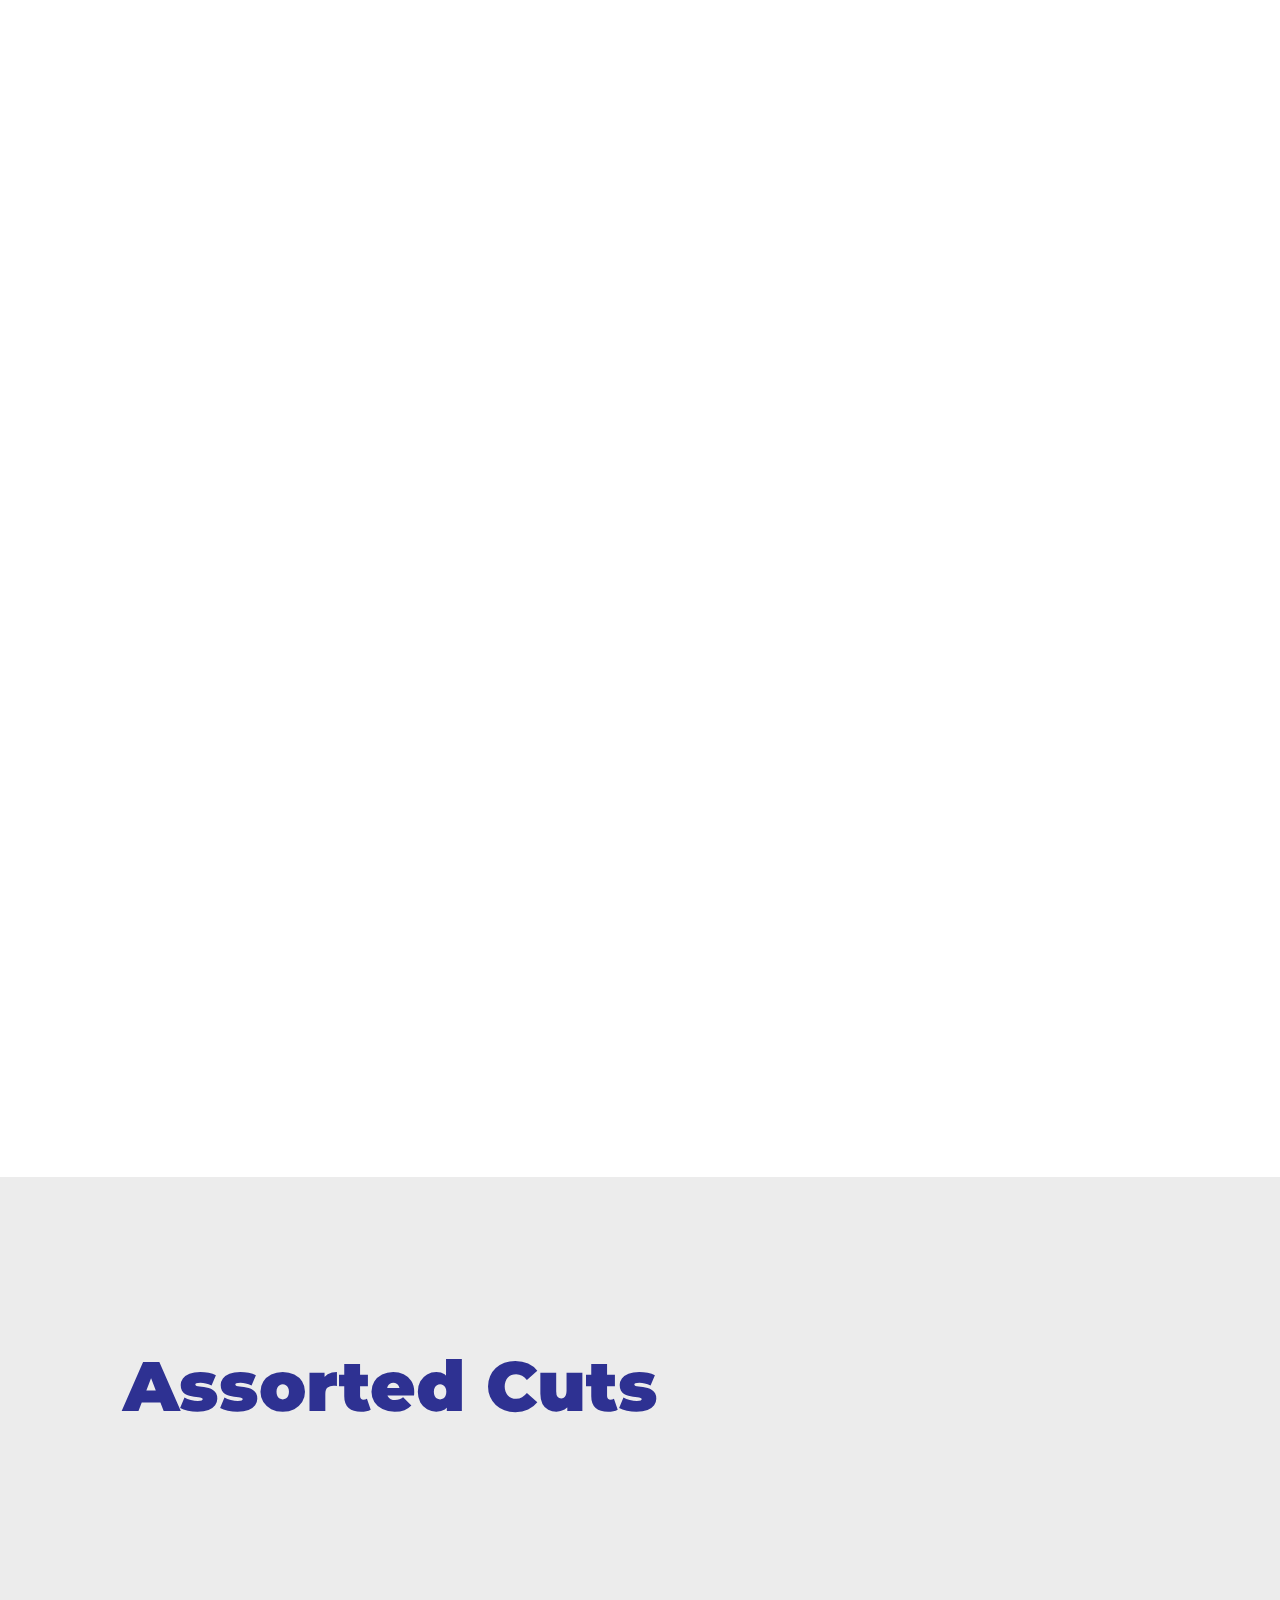
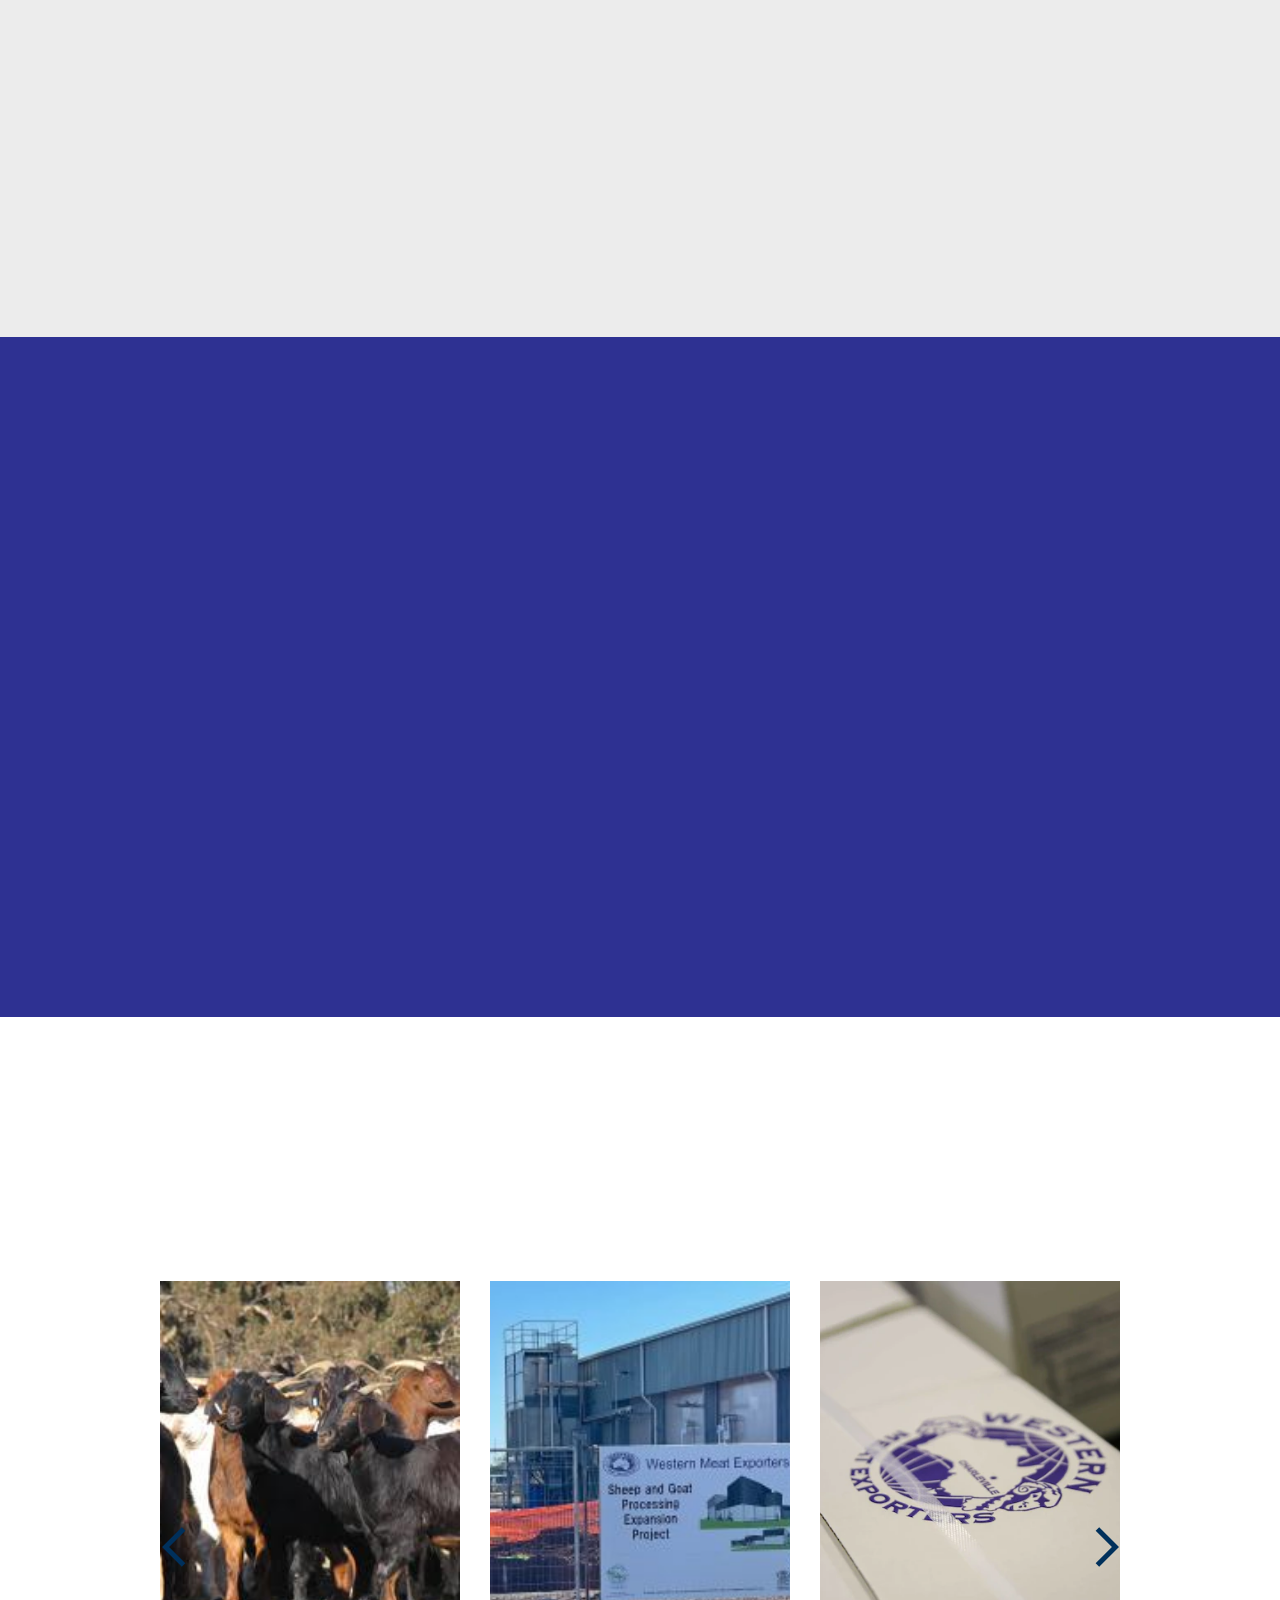
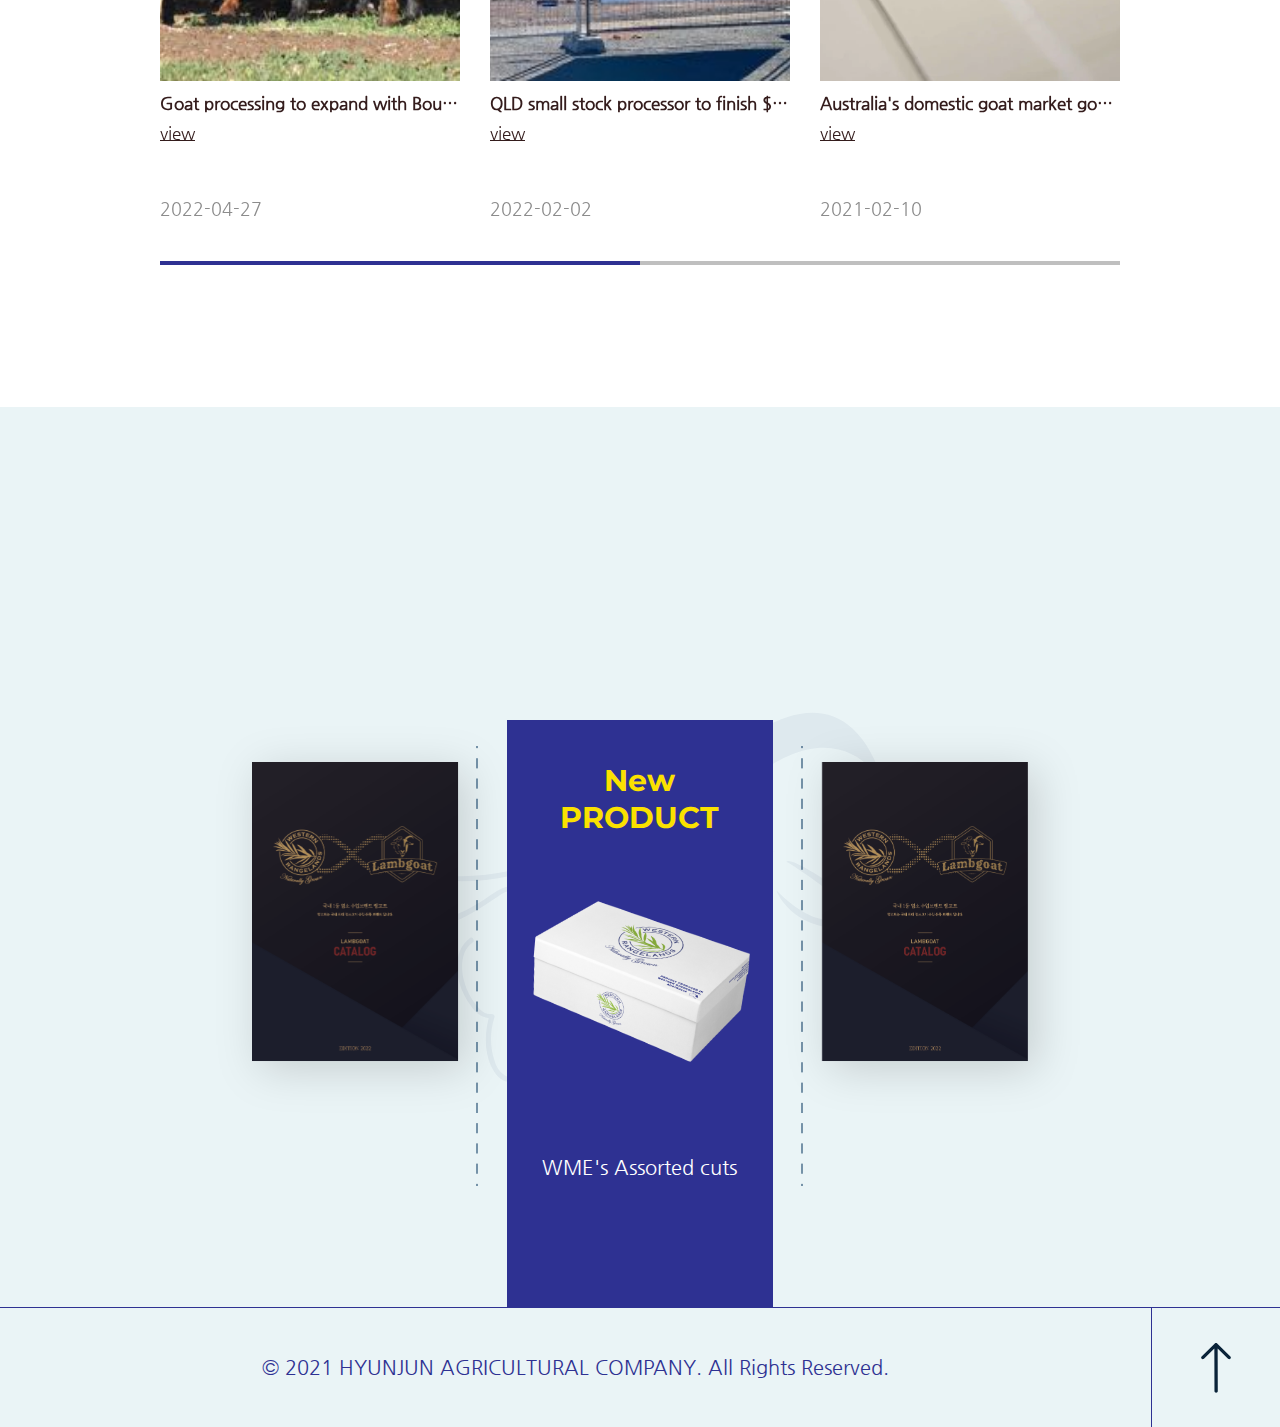
==== commit 3833c7f9: "catalog section upload" ====
--- a/index.html
+++ b/index.html
@@ -125,7 +125,7 @@
                 <div class="art2">
                     <div class="secInner">
                         <article class="verti">
-                            <h4 class="cate">Vertificated quality</h4>
+                            <h4 class="cate">Certificated Quality</h4>
                             <div class="certi_zone">
                                 <div class="verti_img" data-aos="fade-up" data-aos-duration="500">
                                     <img src="img/logo/affili.png" alt="인증마크 모음">
@@ -202,7 +202,7 @@
                                                 <p>
                                                     호주의 청정 대자연에서 
                                                     자유롭게 자란 염소들은
-                                                    스트레스가 적고, 운동량이 많기때문에 지방이 적고 살코기 많아
+                                                    스트레스가 적고, 운동량이 많기때문에 지방이 적고 살코기가 많아
                                                     담백한 맛을 
                                                     즐길 수 있습니다.
                                                 </p>
@@ -291,91 +291,6 @@
                             </article><!--  // partner-->
                         </div>
                     </div>
-                <!--<div class="secInner">
-                    <article class="intro_b">
-                        <h3 class="intro_b_tit">Affiliated Industry Organizations</h3>
-                        <div class="intro_b_cont">
-                            <div class="affi_imgBox">
-                                <ul class="affi_lists">
-                                    <li class="affi_list affi_list1">
-                                        <div></div>
-                                    </li>
-                                    <li class="affi_list affi_list2">
-                                        <div></div>
-                                    </li>
-                                    <li class="affi_list affi_list3">
-                                        <div></div>
-                                    </li>
-                                    <li class="affi_list affi_list4">
-                                        <div></div>
-                                    </li>
-                                </ul>
-                                <ul class="affi_lists">
-                                    <li class="affi_list affi_list5">
-                                        <div></div>
-                                    </li>
-                                    <li class="affi_list affi_list6">
-                                        <div></div>
-                                    </li>
-                                    <li class="affi_list affi_list7">
-                                        <div></div>
-                                    </li>
-                                    <li class="affi_list affi_list8">
-                                        <div></div>
-                                    </li>
-                                </ul>
-                                <ul class="affi_lists">
-                                    <li class="affi_list affi_list9">
-                                        <div></div>
-                                    </li>
-                                    <li class="affi_list affi_list10">
-                                        <div></div>
-                                    </li>
-                                    <li class="affi_list affi_list11">
-                                        <div></div>
-                                    </li>
-                                    <li class="affi_list affi_list12">
-                                        <div></div>
-                                    </li>
-                                </ul>
-                            </div>
-                            <div class="affi_txtBox">
-                                <p>
-                                    WME는 업체 중 최초로 염소 제품만을 생산·가공하는
-                                    생산시설을 보유하고 있으며 더욱 높은 품질의 제품을
-                                    생산하기 위하여 까다롭기로 유명한 호주의 <strong>HACCP인증</strong>에 
-                                    따른 자체 가공라인에서 제품을 생산하고 있습니다.
-                                    나아가 Charleville에 자체 물류시스템을 구축함으로 
-                                    이동과정에서의 스트레스를 최소화하여 
-                                    <strong>동물복지인증</strong>을 획득하였습니다. 
-                                </p>
-                            </div>
-                        </div>
-                    </article>
-                    <article class="boxArea">
-                        <div class="box_cont">
-                            <p data-aos="fade-up">
-                                최근, 자동화 생산시설 증설을 통하여 기존 비규격화 제품(CSS)에서 <br />
-                                야기되는 위생, 물류, 보관 등의 단점을 보완하는 <br />
-                                <strong>최초의 규격제품(Assorted cuts)</strong>을 출시하였습니다.
-                            </p>
-                            <figure data-aos="fade-left" data-aos-delay="300">
-                                <img src="img/sec2_box.png" alt="assorted cuts">
-                                <figcaption>Western 로고가 박혀있는 하얀 박스 </figcaption>
-                            </figure>
-                        </div>
-                    </article>
-                    <article class="wmeArea">
-                        <div class="wme_cont">
-                            <p data-aos="fade-up" data-aos-duration="500">
-                                이러한 WME 현재 한국, 미국 및 캐나다 등을 비롯한 <br />
-                                세계 염소 수출시장의 물량 대부분을 공급하고 있는  <br />
-                                <strong>세계적 염소 수출기업</strong>입니다
-                            </p>
-                        </div>
-                    </article>
-                </div>
-            </div>-->
         </section><!-- // sec2-->
         <section class="sec3">
             <div class="secInner">
--- a/css/index.css
+++ b/css/index.css
@@ -462,7 +462,6 @@
 }
 .art2 {
     padding: 21rem 0;
-    border: 1px solid red;
     
     color: #373737;
 }
@@ -617,7 +616,6 @@
     width: 100%;
     /* height: 100vh; */
     padding: 21rem 0 10rem;
-    border: 1px solid red;
     background: #ECECEC;
 }
 .assoCutZone {
@@ -1032,7 +1030,7 @@
     opacity: 0;
 }
 .sec4 .secInner .pro_cont .catalogBox .catalLamb_frt {
-    background-image: url("../img/bg/sec4_lamb.jpg");
+    background-image: url("../img/bg/sec4_lamb.png");
 
 }
 .sec4 .secInner .pro_cont .catalogBox .catalLamb_frt::before {
@@ -1040,7 +1038,7 @@
     left: -35%;
 }
 .sec4 .secInner .pro_cont .catalogBox .catalGoat_frt {
-    background-image: url("../img/bg/sec4_goat.jpg");
+    background-image: url("../img/bg/sec4_goat.png");
 }
 .sec4 .secInner .pro_cont .catalogBox .catalGoat_frt::before {
     content: "GOAT";
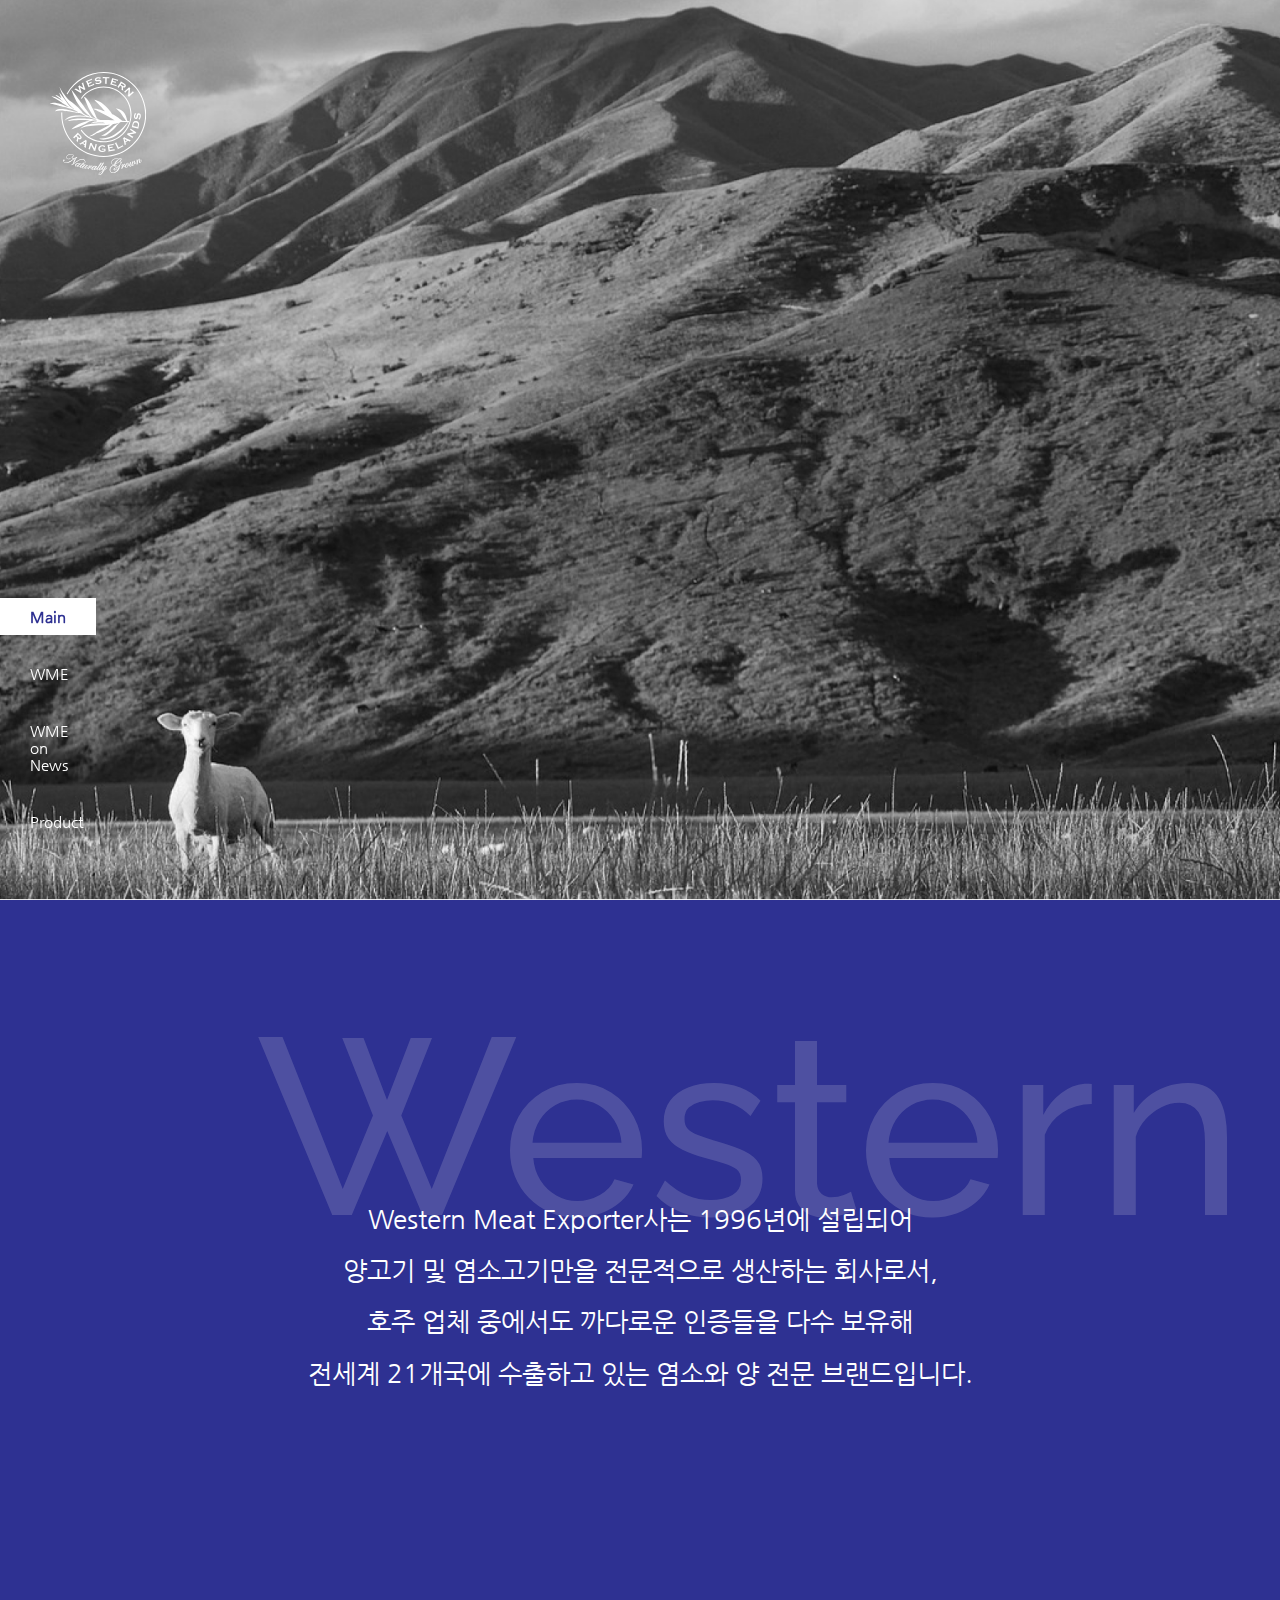
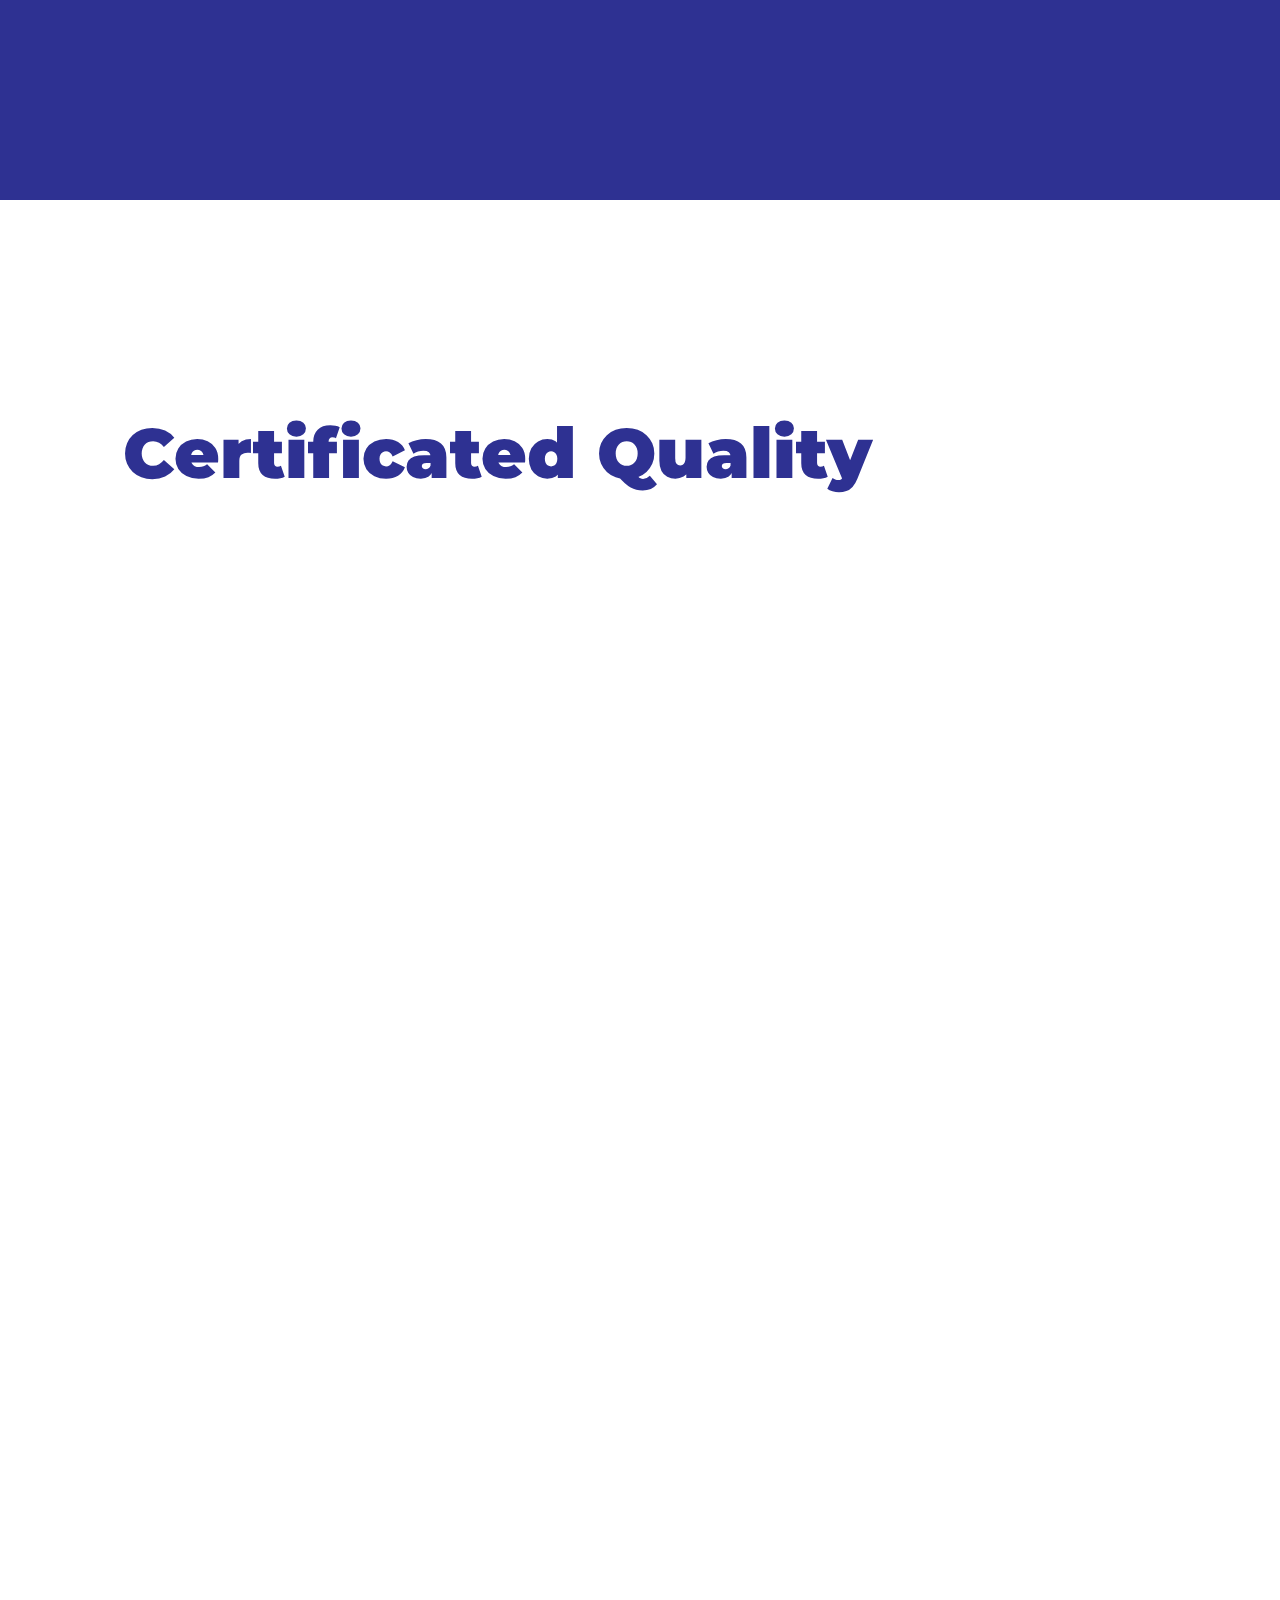
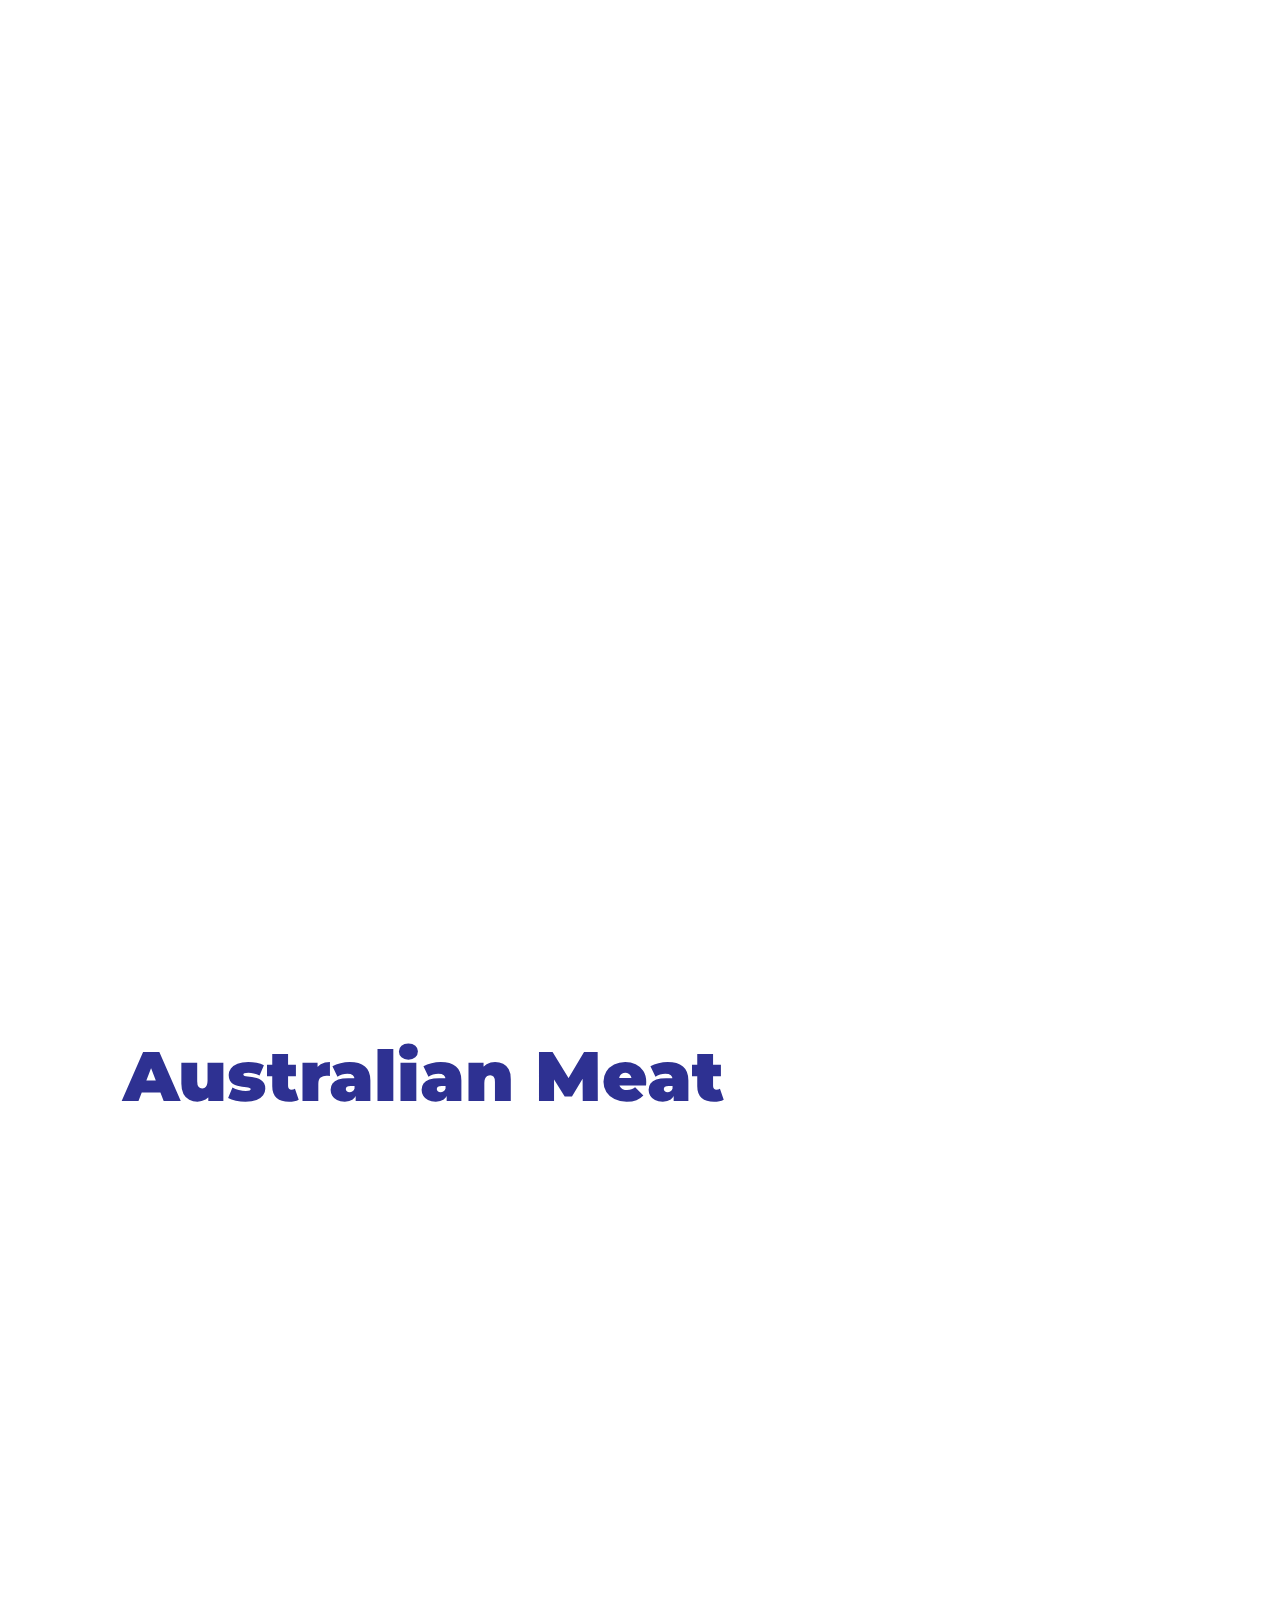
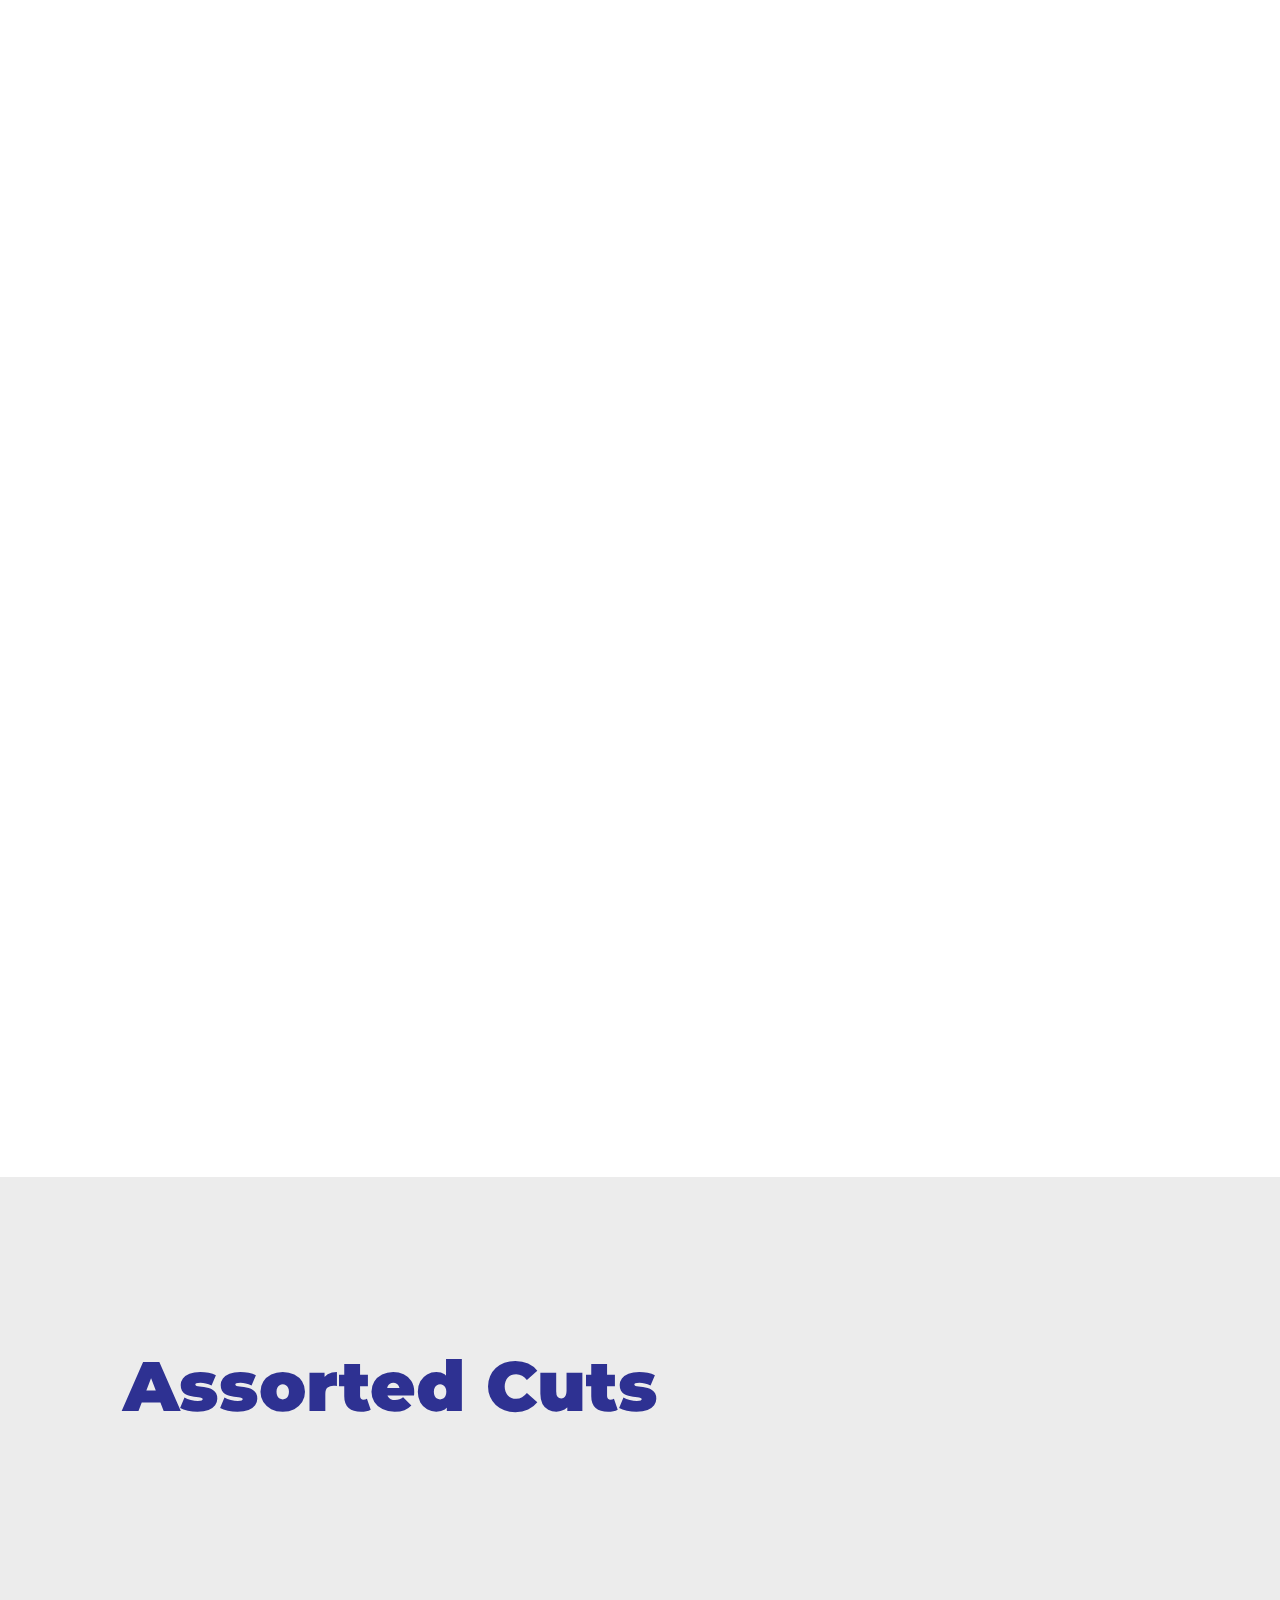
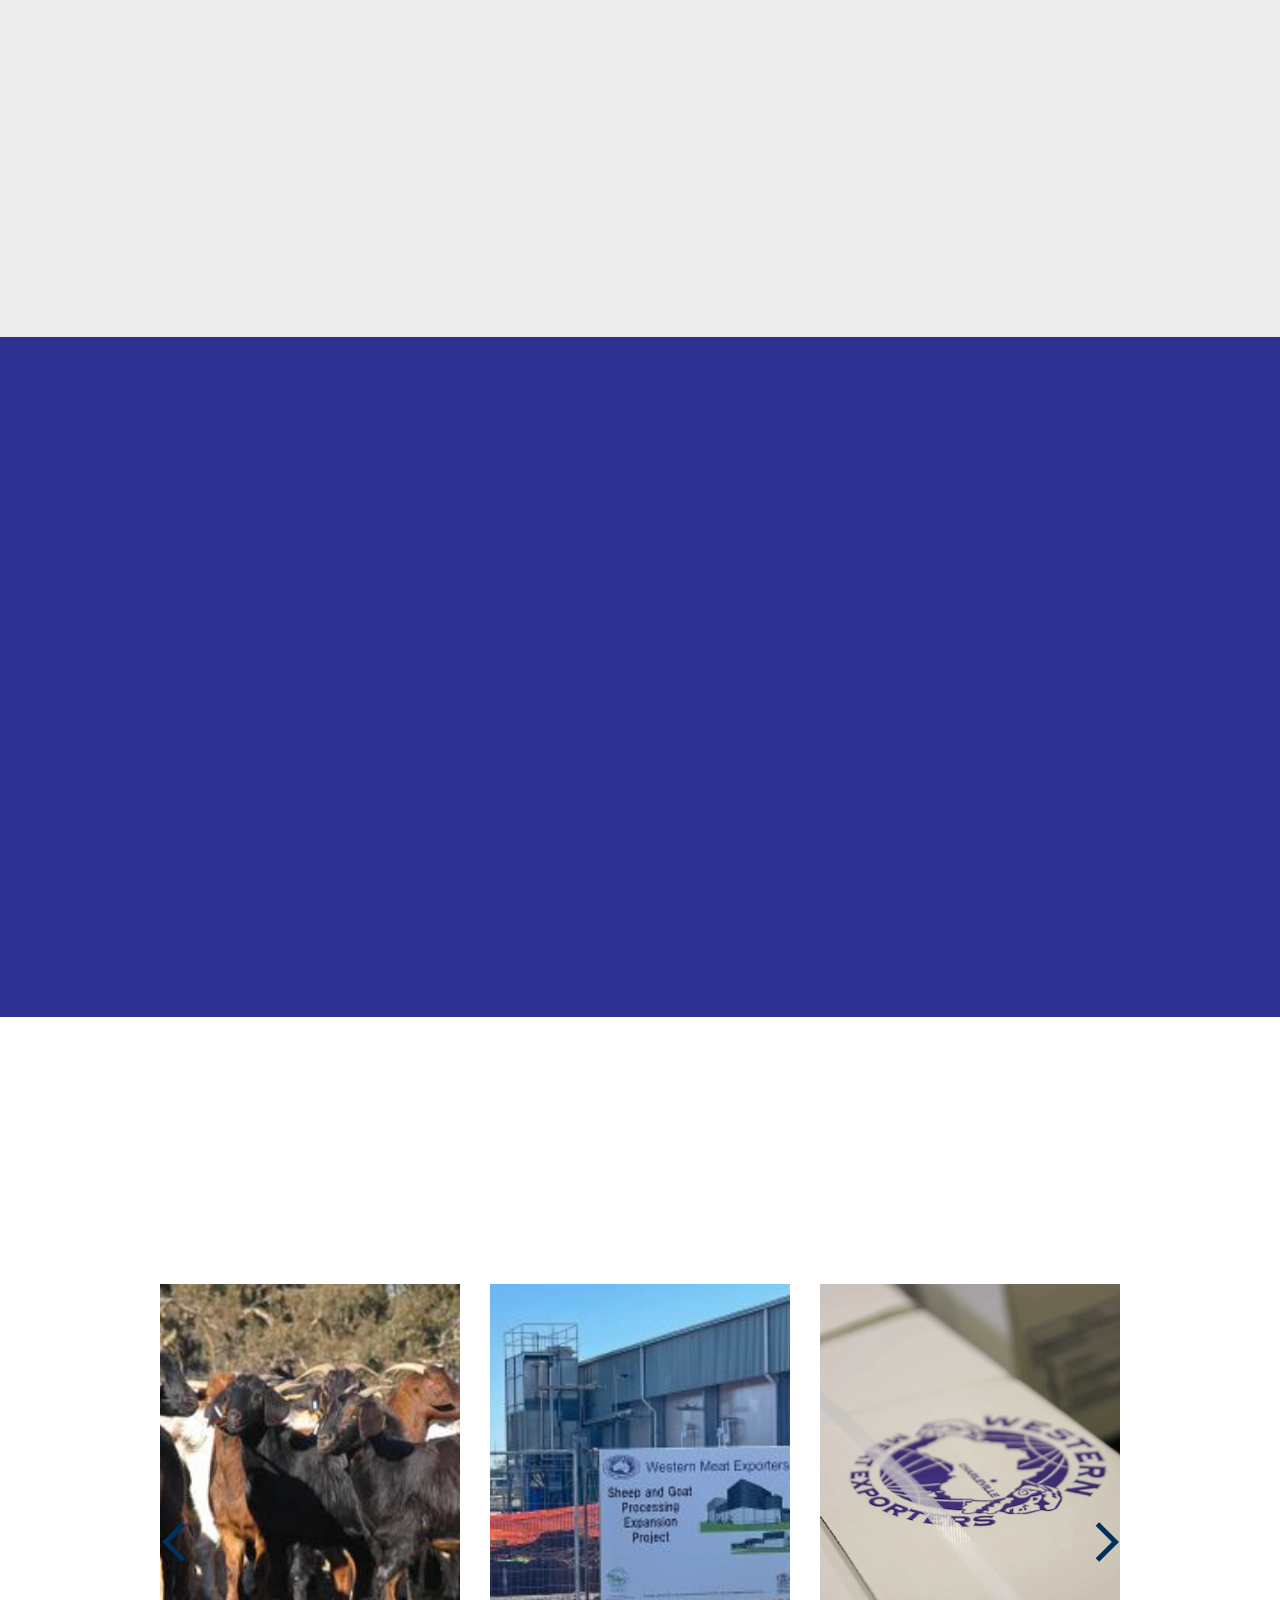
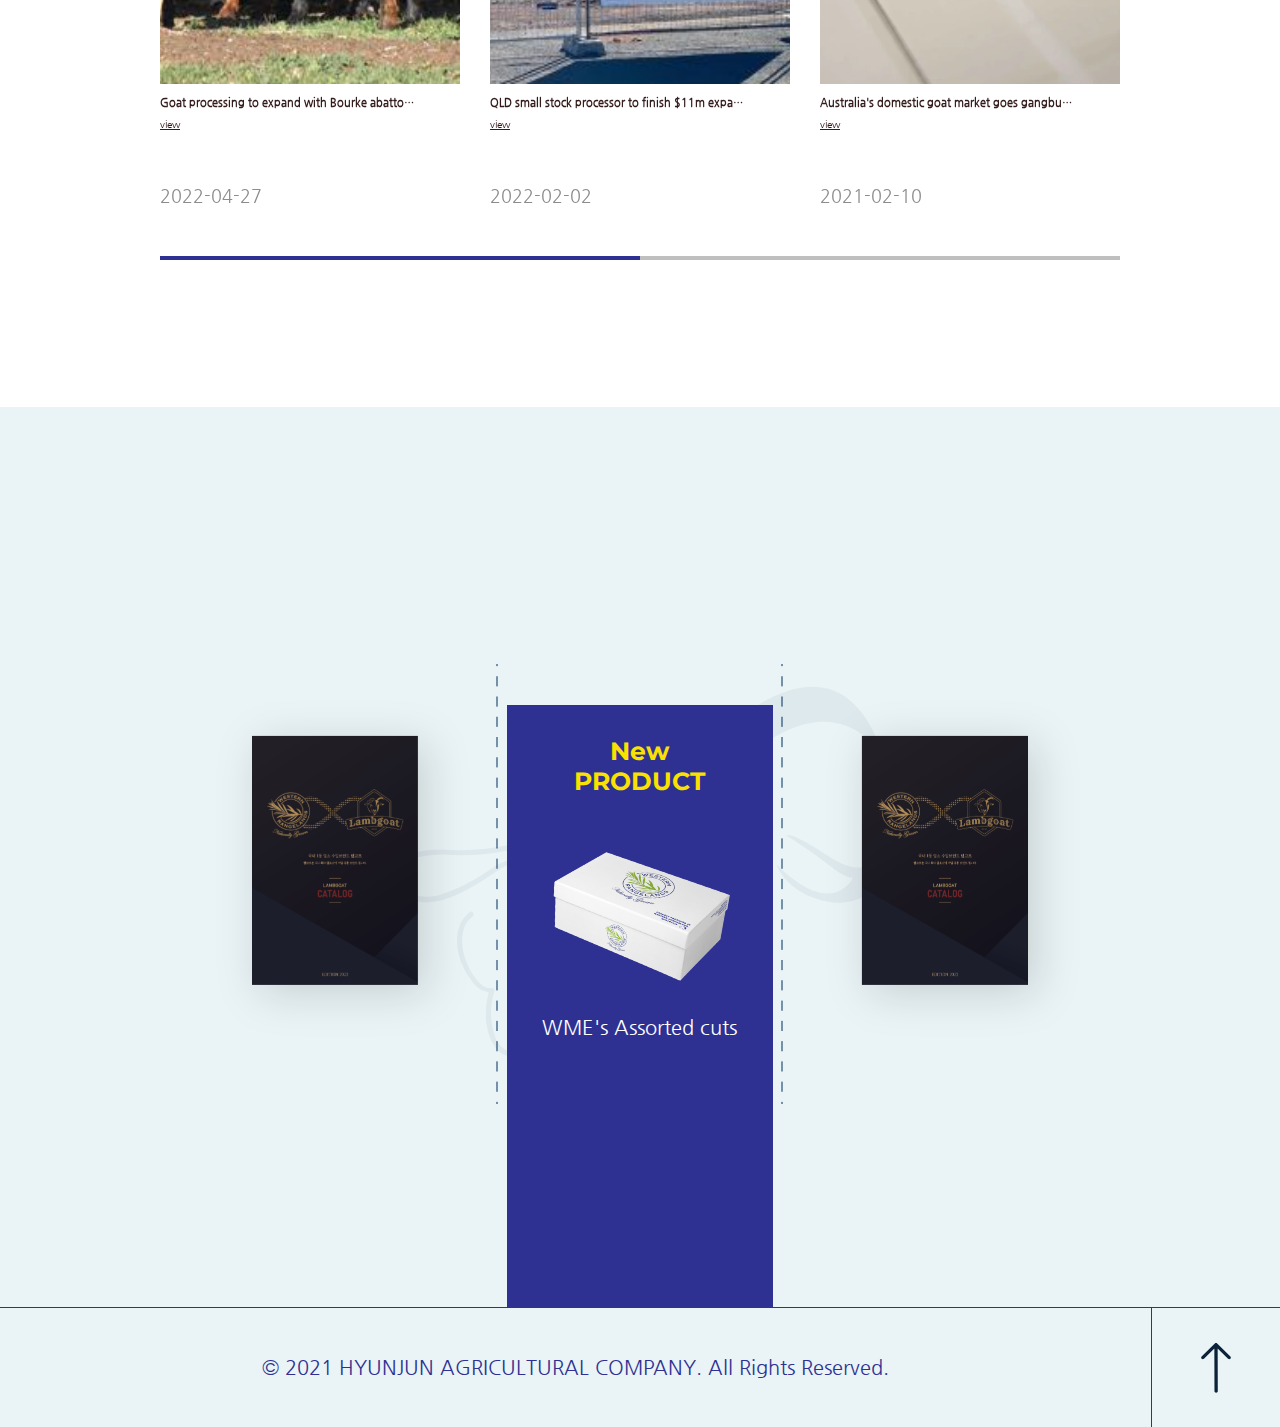
==== commit f84516e5: "table css upload" ====
--- a/index.html
+++ b/index.html
@@ -8,7 +8,7 @@
     <link href="https://unpkg.com/aos@2.3.1/dist/aos.css" rel="stylesheet">
     <link rel="stylesheet" href="https://unpkg.com/swiper/swiper-bundle.min.css"/>
     <link rel="stylesheet" type="text/css" href="css/index.css">
-    <link rel="stylesheet" type="text/css" media="(min-width: 600px) and (max-width: 1280px)" href="css/index_T.css">
+    <link rel="stylesheet" type="text/css" media="(min-width: 600px) and (max-width: 1281px)" href="css/index_T.css">
 </head>
 <body>
     <header id="header" class="header">
@@ -54,7 +54,7 @@
                         <span class="slogan_WME slogan_M">M</span>
                         <span class="slogan slogan_F">eet</span>
                         <span class="slogan_WME slogan_E">E</span>
-                        <span class="slogan slogan_F">xellent meat,</span>
+                        <span class="slogan slogan_F">xcellent meat,</span>
                     </div>
                     <div class="sloganWrap sloganWrap2">
                         <p class="slogan"><span class="sloganStr">'s</span> Premium product</p>
@@ -80,7 +80,7 @@
                         <div class="sloganWrap sloganWrap1">
                             <div class="sloganBox">
                                 <span class="slogan_WME slogan_E">E</span>
-                                <span class="slogan slogan_F">xellent meat,</span>
+                                <span class="slogan slogan_F">xcellent meat,</span>
                             </div>
                         </div>
                     </div>
@@ -131,7 +131,7 @@
                                     <img src="img/logo/affili.png" alt="인증마크 모음">
                                 </div>
                                 <div class="verti_cont" data-aos="fade-up" data-aos-duration="500">
-                                    <p>WME는HACCP(해썹) 인증, AQIS(호주식품안전성) 인증, QSF(퀸즈랜드 안전식품) 인증, <br /> AUSMEAT(호주축산물등급위원회) A+ 등급 인증, Livestock Welfare(동물복지) 인증,<br /> HALAL 인증, ACO(호주 유기농) 인증, USDA CO(미국 농림부 유기농) 인증 등을 보유하여<br /> 소비자들에게 <strong>최상의 품질</strong>을 공급합니다.</p>
+                                    <p>WME는 HACCP(해썹) 인증, AQIS(호주식품안전성) 인증, QSF(퀸즈랜드 안전식품) 인증, <br /> AUSMEAT(호주축산물등급위원회) A+ 등급 인증, Livestock Welfare(동물복지) 인증,<br /> HALAL 인증, ACO(호주 유기농) 인증, USDA CO(미국 농림부 유기농) 인증 등을 보유하여<br /> 소비자들에게 <strong>최상의 품질</strong>을 공급합니다.</p>
                                 </div>
                             </div>
                             <div class="add_zone">
@@ -202,7 +202,7 @@
                                                 <p>
                                                     호주의 청정 대자연에서 
                                                     자유롭게 자란 염소들은
-                                                    스트레스가 적고, 운동량이 많기때문에 지방이 적고 살코기가 많아
+                                                    스트레스가 적고, 운동량이 많기 때문에 지방이 적고 살코기가 많아
                                                     담백한 맛을 
                                                     즐길 수 있습니다.
                                                 </p>
@@ -237,7 +237,7 @@
                                             </div>
                                         </div>
                                     </li>
-                                    <li class="meatCard meatCard5" data-aos="flip-left" data-aos-duration="500">
+                                    <li class="meatCard meatCard5" data-aos="flip-left" data-aos-duration="500" data-aos-offset="100">
                                         <div class="cardWrap">
                                             <div class="meat_img meat_img5"></div>
                                             <div class="meat_cont">
@@ -263,7 +263,7 @@
                             <article class="assoCut">
                                 <h4 class="cate">Assorted Cuts</h4>
                                 <div class="assoCutZone">
-                                    <figure data-aos="fade-left" data-aos-delay="300">
+                                    <figure data-aos="fade-left" data-aos-delay="300" data-aos-offset="100">
                                         <img src="img/sec2_box.png" alt="assorted cuts">
                                         <figcaption>Western 로고가 박혀있는 하얀 박스 </figcaption>
                                     </figure>
--- a/css/index_T.css
+++ b/css/index_T.css
@@ -42,13 +42,13 @@
     font-size: 7vw;
 }
 .sec1 .secInner .sloganWrap .slogan_WME {
-    font-size: 12vw;
+    font-size: 10vw;
 }
 .sec1 .secInner .sloganWrap .slogan::before {
     transform: translateX(-40%) translateY(100px) scale(.7);
 }
 .sec1 .mainBox .partnerBox .partner_txt img {
-    width: 65vw;
+    width: 60vw;
 }
 .sec1 .secInner .web {
     display: none;
@@ -85,7 +85,7 @@
     display: none;
 }
 .sec1 .secInner .sloganWrap .sloganStr {
-    font-size: 11vw;
+    font-size: 8vw;
 }
 .sec1 .secInner .sloganWrap2 .slogan_WME {
     position: absolute;
@@ -104,7 +104,7 @@
     content: url("../img/logo/logo_lg.svg");
     position: absolute;
     opacity: 0;
-    transform: translateX(100%) translateY(0%) scale(.8);
+    transform: translateX(100%) translateY(0%) scale(.5);
     animation: logoRoll2 2s 6s linear forwards;
     z-index: -1;
 }
@@ -112,7 +112,7 @@
     content: url("../img/logo/logo_wme.svg");
     position: absolute;
     opacity: 0;
-    transform: translateX(40%) translateY(0%) scale(.8);
+    transform: translateX(40%) translateY(0%) scale(.5);
     animation: logoRoll 2s 9s linear forwards;
 }
 .sec1 .secInner .tab .sloganWrap1:nth-of-type(1), .sec1 .secInner .tab .sloganWrap1:nth-of-type(3) {
@@ -122,9 +122,9 @@
 .sec1 .secInner .tab .sloganWrap1:nth-of-type(3)::before {
     content: "'s";
     position: absolute;
-    left: 26%;
+    left: 18%;
     top: 90%;
-    font: 12vw "Montserrat_BB";
+    font: 10vw "Montserrat_BB";
     color: var(--main-txt);
     
 }
@@ -170,6 +170,7 @@
 }
 .art1 {
     height: 100vh;
+    padding: 0;
 }
 .cate {
     margin-bottom: 6rem;
@@ -292,21 +293,48 @@
 .sec3 .secInner .news_tit {
     margin-bottom: 3.5rem;
 }
+.sec3 .secInner .news_tit img {
+    width: 50%;
+}
+.sec3 .secInner .news_tit .news_desc {
+    font-size: 2rem;
+}
+.cont .news_name {
+    min-width: 23rem;
+    font-size: 1.1rem;
+}
+.cont .news_view {
+    font-size: 1rem;
+}
+
+.sec4 .secInner .pro_tit img {
+    width: 31%;
+}
 .sec4 .secInner .pro_cont {
-    margin-top: 12rem;
+    margin-top: 9rem;
+    gap: 2rem;
+}
+.sec4 .secInner .pro_tit .pro_desc {
+    font-size: 2rem;
 }
 .sec4 .secInner .pro_cont .catalogBox .catal_frt {
-    width: 20.6rem;
-    height: 29.9rem;
+    width: 16.6rem;
+    height: 24.9rem;
 }
 .sec4 .secInner .pro_cont .catalogBox .catal_frt::before {
-    font-size: 7rem;
+    font-size: 5rem;
 }
 .sec4 .secInner .pro_cont .pro_new {
     width: 26.6rem;
 }
 .sec4 .secInner .pro_cont .pro_new::before, .sec4 .secInner .pro_cont .pro_new::after {
     top: 49%;
+}
+.sec4 .secInner .pro_cont .pro_new::before {
+    left: -1rem;
+}
+.sec4 .secInner .pro_cont .pro_new::after {
+    right: -1rem;
 }
 .sec4 .secInner .pro_cont .pro_new .proBox::before {
     left: 0px;
@@ -314,12 +342,12 @@
     height: 63.1rem;
 }
 .sec4 .secInner .pro_cont .pro_new .proBox h4 {
-    font-size: 3rem;
+    font-size: 2.5rem;
 }
 .sec4 .secInner .pro_cont .pro_new .proBox .box_ele {
     width: 81%;
-    margin: 2rem auto 5rem;
-    height: 25rem;
+    margin: 2rem auto 0rem;
+    height: 20rem;
 }
 .sec4 .secInner .pro_cont .pro_new .proBox span {
     font-size: 2rem;
@@ -340,8 +368,8 @@
     to {top: 1%;}
 }
 @keyframes logoRoll {
-    to {opacity: .7; transform: translateX(40%) translateY(-53%) scale(.8)};
+    to {opacity: .7; transform: translateX(40%) translateY(-48%) scale(.5)};
 }
 @keyframes logoRoll2 {
-    to {opacity: .7; transform: translateX(100%) translateY(-53%) scale(.8)};
+    to {opacity: .7; transform: translateX(100%) translateY(-48%) scale(.5)};
 }